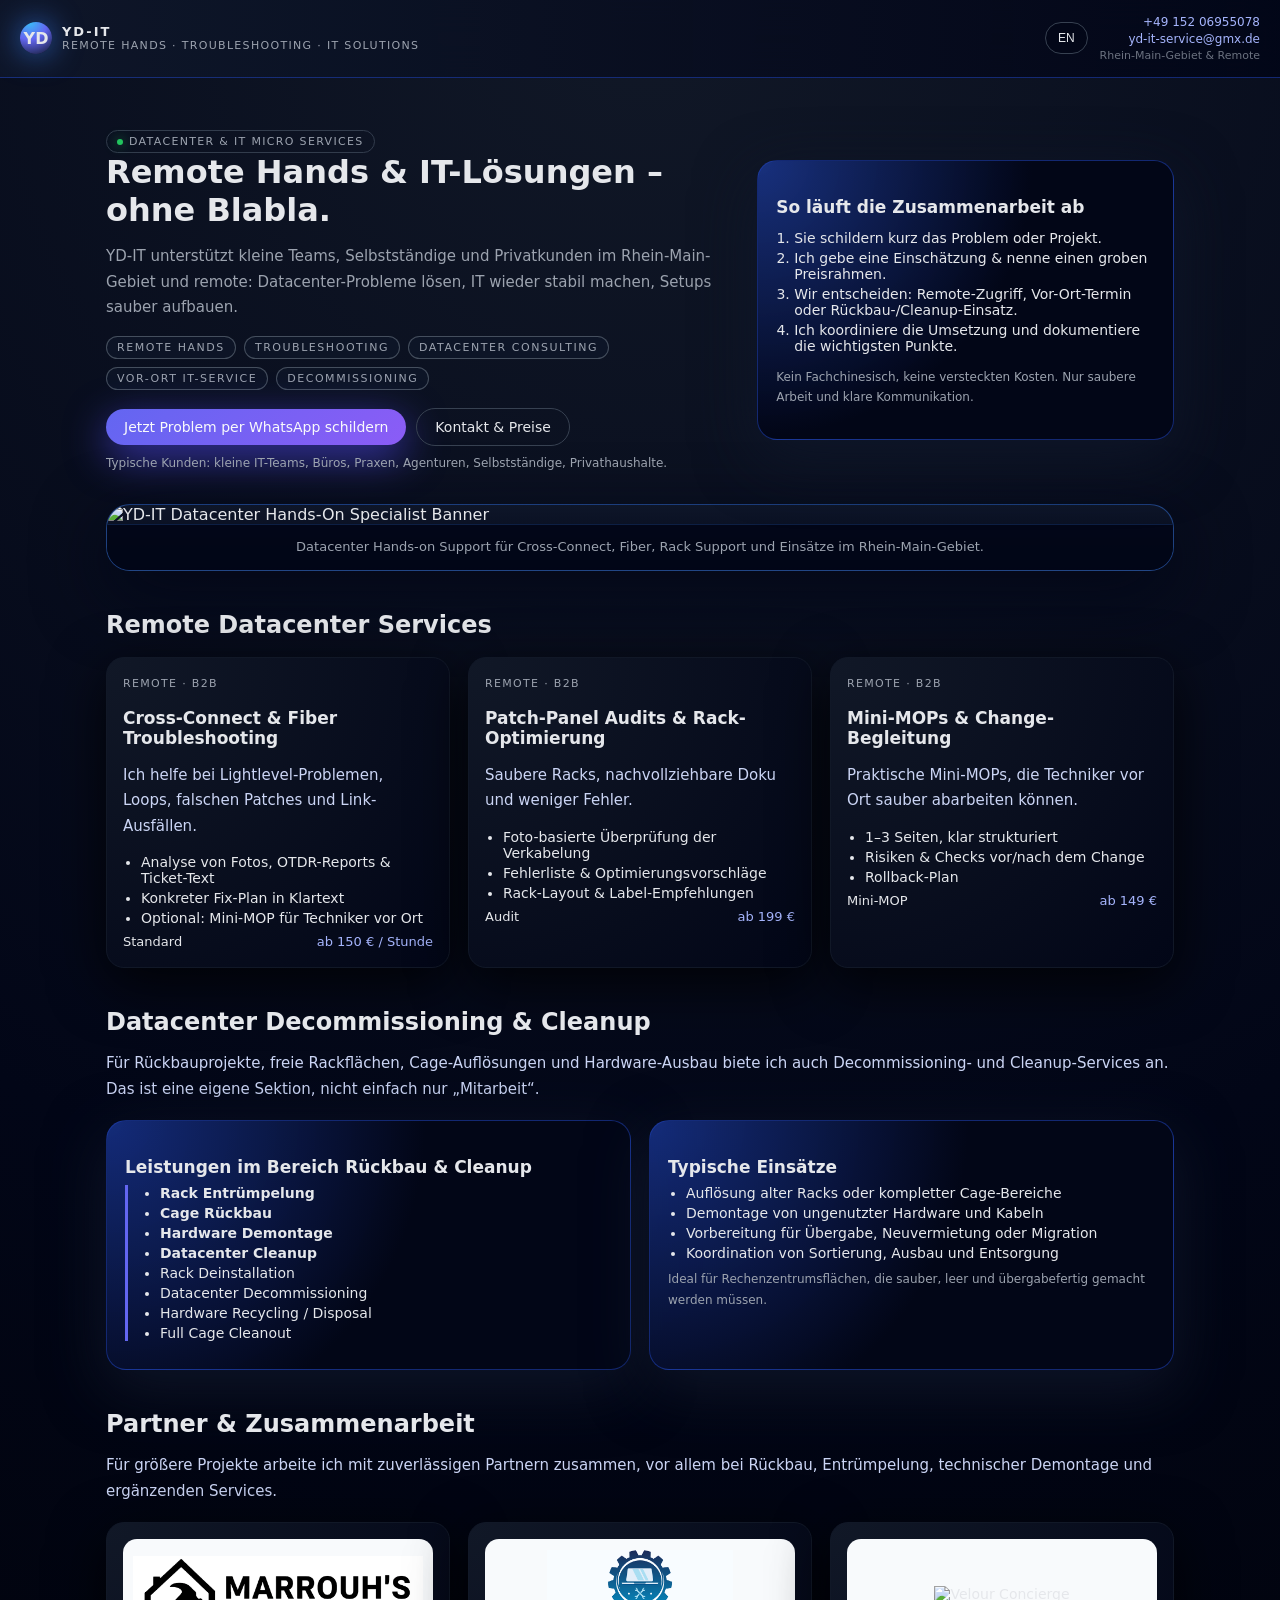
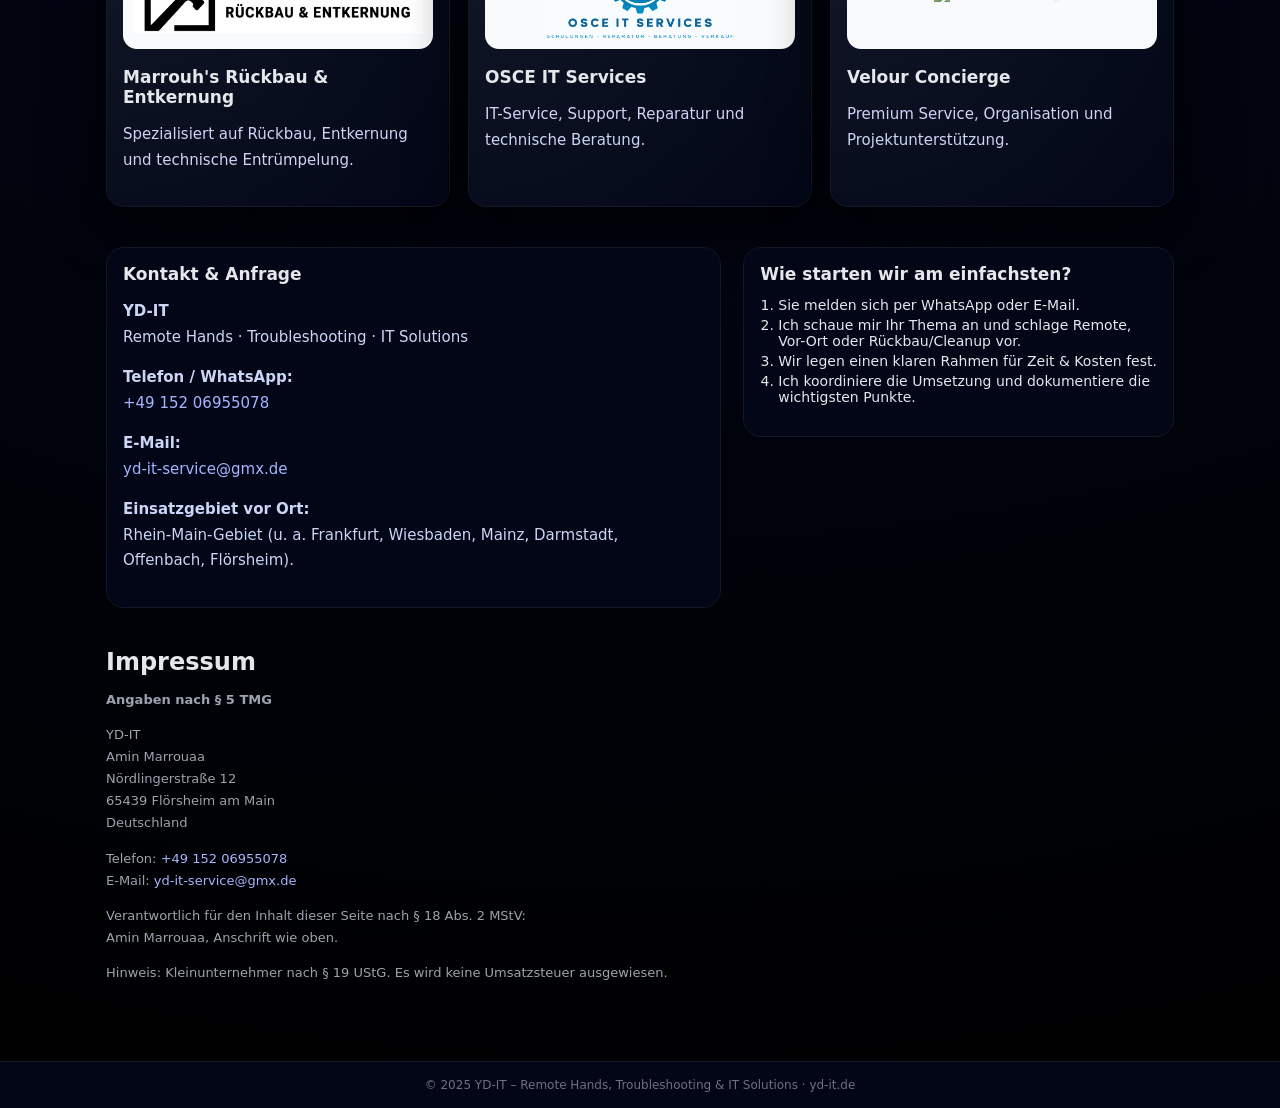
==== index.html @ 099ee05f "12.03 - 03:24" ====
<!DOCTYPE html>
<html lang="de">
<head>
  <meta charset="UTF-8" />
  <title>YD-IT – Remote Hands, Troubleshooting & IT Solutions</title>
  <meta name="viewport" content="width=device-width, initial-scale=1.0" />
  <meta name="description" content="YD-IT bietet Remote Hands, Troubleshooting, Datacenter-Consulting, Datacenter Decommissioning und IT-Lösungen im Rhein-Main-Gebiet und remote." />
  <link rel="icon" href="favicon.svg" type="image/svg+xml">
  <style>
    :root { color-scheme: dark; }
    * { box-sizing: border-box; }
    body {
      margin: 0;
      font-family: system-ui, -apple-system, BlinkMacSystemFont, "Segoe UI", sans-serif;
      background: radial-gradient(circle at top, #111827 0, #020617 45%, #000 100%);
      color: #e5e7eb;
    }
    a { color: #a5b4fc; text-decoration: none; }
    a:hover { text-decoration: underline; }
    header {
      position: sticky; top: 0; z-index: 20;
      backdrop-filter: blur(18px);
      background: linear-gradient(to right, rgba(15,23,42,0.95), rgba(2,6,23,0.9));
      border-bottom: 1px solid rgba(30,64,175,0.6);
      padding: 14px 20px;
      display: flex; align-items: center; justify-content: space-between;
      gap: 12px;
    }
    .logo-wrap { display: flex; align-items: center; gap: 10px; }
    .logo-mark {
      width: 32px; height: 32px; border-radius: 999px;
      background: radial-gradient(circle at 30% 0%, #38bdf8, #6366f1 45%, #0f172a 100%);
      display: flex; align-items: center; justify-content: center;
      box-shadow: 0 0 30px rgba(59,130,246,0.7);
      font-size: 16px; font-weight: 700;
    }
    .logo-text-main { font-weight: 700; letter-spacing: .15em; font-size: 13px; text-transform: uppercase; }
    .logo-text-sub { font-size: 11px; color: #9ca3af; letter-spacing: .12em; text-transform: uppercase; }
    .header-right { display: flex; align-items: center; gap: 12px; margin-left: auto; }
    .header-contact { text-align: right; font-size: 12px; line-height: 1.4; }
    .header-contact a { font-weight: 500; }
    .lang-btn {
      border-radius: 999px; padding: 8px 12px; font-size: 12px;
      border: 1px solid #374151; background: rgba(2,6,23,0.5);
      color: #e5e7eb; cursor: pointer; white-space: nowrap;
    }
    main { max-width: 1100px; margin: 0 auto; padding: 28px 16px 64px; }
    h1 { font-size: 32px; margin: 0 0 10px; }
    h2 { font-size: 24px; margin-top: 36px; margin-bottom: 10px; }
    h3 { font-size: 17px; margin-top: 18px; margin-bottom: 6px; }
    p { color: #cbd5f5; line-height: 1.7; font-size: 15px; }
    .tagline { font-size: 15px; color: #9ca3af; max-width: 700px; }
    .badge {
      display: inline-flex; align-items: center; gap: 6px;
      padding: 4px 10px; border-radius: 999px;
      border: 1px solid rgba(55,65,81,0.9);
      font-size: 11px; letter-spacing: .12em; text-transform: uppercase; color: #9ca3af;
    }
    .badge-dot { width: 6px; height: 6px; border-radius: 999px; background: #22c55e; box-shadow: 0 0 12px rgba(34,197,94,0.8); }
    .hero { display: grid; grid-template-columns: minmax(0, 2.1fr) minmax(0, 1.4fr); gap: 26px; margin-top: 24px; align-items: center; }
    .hero-card, .feature-card {
      border-radius: 20px; padding: 18px 18px 20px;
      background: radial-gradient(circle at top left, rgba(30,64,175,0.65), #020617 55%, #020617 100%);
      border: 1px solid rgba(30,64,175,0.6);
      box-shadow: 0 18px 60px rgba(15,23,42,0.9);
    }
    .pill-row { display: flex; flex-wrap: wrap; gap: 8px; margin-bottom: 10px; font-size: 11px; text-transform: uppercase; letter-spacing: .14em; color: #9ca3af; }
    .pill { padding: 4px 10px; border-radius: 999px; border: 1px solid rgba(75,85,99,0.9); background: rgba(15,23,42,0.7); }
    .cta-row { display: flex; flex-wrap: wrap; gap: 10px; margin-top: 18px; align-items: center; }
    .btn {
      border-radius: 999px; padding: 10px 18px; font-size: 14px; font-weight: 500;
      display: inline-flex; align-items: center; gap: 8px; border: none; cursor: pointer; text-decoration: none;
    }
    .btn-primary { background: linear-gradient(135deg, #6366f1, #8b5cf6); color: #f9fafb; box-shadow: 0 12px 40px rgba(79,70,229,0.7); }
    .btn-ghost { background: transparent; border: 1px solid #374151; color: #e5e7eb; }
    .kpi-text { margin-top: 10px; font-size: 12px; color: #9ca3af; }
    .card-grid { display: grid; grid-template-columns: repeat(auto-fit, minmax(260px, 1fr)); gap: 18px; margin-top: 18px; }
    .card {
      border-radius: 18px; padding: 16px 16px 18px;
      background: radial-gradient(circle at top left, #111827, #020617);
      border: 1px solid #111827; box-shadow: 0 16px 55px rgba(0,0,0,0.8); font-size: 14px;
    }
    .card small { font-size: 11px; color: #9ca3af; letter-spacing: .12em; text-transform: uppercase; }
    ul { padding-left: 18px; margin: 8px 0 8px; }
    li { margin-bottom: 4px; font-size: 14px; }
    .price-row { display: flex; justify-content: space-between; font-size: 13px; margin-top: 4px; color: #e5e7eb; }
    .price-row span:last-child { color: #a5b4fc; }
    .two-col { display: grid; grid-template-columns: minmax(0, 2fr) minmax(0,1.4fr); gap: 22px; margin-top: 22px; align-items: flex-start; }
    .box { border-radius: 18px; padding: 16px 16px 18px; background: #020617; border: 1px solid #111827; font-size: 14px; }
    .box h3 { margin-top: 0; }
    .meta { font-size: 12px; color: #9ca3af; margin-top: 6px; }
    .section { margin-top: 40px; }
    .partner-logo-wrap{
      background:#f8fafc; border-radius:14px; padding:10px; margin-bottom:12px;
      display:flex; align-items:center; justify-content:center; min-height:110px;
    }
    .partner-logo{
      max-width:100%; max-height:88px; object-fit:contain; display:block;
    }
    .service-highlight{
      border-left: 3px solid #6366f1;
      padding-left: 14px;
      margin-top: 8px;
    }
    .impressum p, .datenschutz p { font-size: 13px; color: #9ca3af; }

    .mid-banner-section { margin-top: 34px; }
    .mid-banner-wrap {
      border-radius: 24px;
      overflow: hidden;
      border: 1px solid rgba(59,130,246,0.45);
      box-shadow: 0 22px 70px rgba(2,6,23,0.95);
      background: linear-gradient(180deg, rgba(15,23,42,0.95), rgba(2,6,23,1));
    }
    .mid-banner-wrap img {
      width: 100%;
      display: block;
      height: auto;
    }
    .mid-banner-caption {
      padding: 14px 18px 16px;
      text-align: center;
      font-size: 13px;
      color: #9ca3af;
      background: rgba(2,6,23,0.92);
      border-top: 1px solid rgba(59,130,246,0.2);
    }
    footer { border-top: 1px solid #111827; padding: 16px; font-size: 12px; color: #6b7280; text-align: center; background: #020617; }
    #content-en { display:none; }
    @media (max-width: 840px) {
      header { flex-direction: column; align-items: flex-start; }
      .header-right { width: 100%; justify-content: space-between; }
      .hero, .two-col { grid-template-columns: minmax(0, 1fr); }
      main { padding: 20px 14px 40px; }
      h1 { font-size: 26px; }
      .header-contact { text-align: left; }
    }
  </style>
</head>
<body>
  <header>
    <div class="logo-wrap">
      <div class="logo-mark">YD</div>
      <div>
        <div class="logo-text-main">YD-IT</div>
        <div class="logo-text-sub">Remote Hands · Troubleshooting · IT Solutions</div>
      </div>
    </div>
    <div class="header-right">
      <button class="lang-btn" id="langToggle" type="button">EN</button>
      <div class="header-contact">
        <div><a href="tel:+4915206955078">+49 152 06955078</a></div>
        <div><a href="mailto:yd-it-service@gmx.de">yd-it-service@gmx.de</a></div>
        <div style="color:#6b7280;font-size:11px;" id="regionLine">Rhein-Main-Gebiet & Remote</div>
      </div>
    </div>
  </header>

  <main id="content-de">
    <section class="hero">
      <div>
        <span class="badge"><span class="badge-dot"></span> Datacenter & IT Micro Services</span>
        <h1>Remote Hands & IT-Lösungen – ohne Blabla.</h1>
        <p class="tagline">
          YD-IT unterstützt kleine Teams, Selbstständige und Privatkunden im Rhein-Main-Gebiet und remote:
          Datacenter-Probleme lösen, IT wieder stabil machen, Setups sauber aufbauen.
        </p>
        <div class="pill-row">
          <span class="pill">Remote Hands</span>
          <span class="pill">Troubleshooting</span>
          <span class="pill">Datacenter Consulting</span>
          <span class="pill">Vor-Ort IT-Service</span>
          <span class="pill">Decommissioning</span>
        </div>
        <div class="cta-row">
          <a href="https://wa.me/4915206955078" class="btn btn-primary">Jetzt Problem per WhatsApp schildern</a>
          <a href="#kontakt" class="btn btn-ghost">Kontakt & Preise</a>
        </div>
        <div class="kpi-text">Typische Kunden: kleine IT-Teams, Büros, Praxen, Agenturen, Selbstständige, Privathaushalte.</div>
      </div>
      <div class="hero-card">
        <h3>So läuft die Zusammenarbeit ab</h3>
        <ol style="padding-left:18px;font-size:13px;color:#e5e7eb;">
          <li>Sie schildern kurz das Problem oder Projekt.</li>
          <li>Ich gebe eine Einschätzung & nenne einen groben Preisrahmen.</li>
          <li>Wir entscheiden: Remote-Zugriff, Vor-Ort-Termin oder Rückbau-/Cleanup-Einsatz.</li>
          <li>Ich koordiniere die Umsetzung und dokumentiere die wichtigsten Punkte.</li>
        </ol>
        <p class="meta">Kein Fachchinesisch, keine versteckten Kosten. Nur saubere Arbeit und klare Kommunikation.</p>
      </div>
    </section>

    <section class="section mid-banner-section">
      <div class="mid-banner-wrap">
        <img src="yd-it-banner.png" alt="YD-IT Datacenter Hands-On Specialist Banner">
        <div class="mid-banner-caption">Datacenter Hands-on Support für Cross-Connect, Fiber, Rack Support und Einsätze im Rhein-Main-Gebiet.</div>
      </div>
    </section>

    <section class="section">
      <h2>Remote Datacenter Services</h2>
      <div class="card-grid">
        <div class="card">
          <small>Remote · B2B</small>
          <h3>Cross-Connect & Fiber Troubleshooting</h3>
          <p>Ich helfe bei Lightlevel-Problemen, Loops, falschen Patches und Link-Ausfällen.</p>
          <ul>
            <li>Analyse von Fotos, OTDR-Reports & Ticket-Text</li>
            <li>Konkreter Fix-Plan in Klartext</li>
            <li>Optional: Mini-MOP für Techniker vor Ort</li>
          </ul>
          <div class="price-row"><span>Standard</span><span>ab 150 € / Stunde</span></div>
        </div>
        <div class="card">
          <small>Remote · B2B</small>
          <h3>Patch-Panel Audits & Rack-Optimierung</h3>
          <p>Saubere Racks, nachvollziehbare Doku und weniger Fehler.</p>
          <ul>
            <li>Foto-basierte Überprüfung der Verkabelung</li>
            <li>Fehlerliste & Optimierungsvorschläge</li>
            <li>Rack-Layout & Label-Empfehlungen</li>
          </ul>
          <div class="price-row"><span>Audit</span><span>ab 199 €</span></div>
        </div>
        <div class="card">
          <small>Remote · B2B</small>
          <h3>Mini-MOPs & Change-Begleitung</h3>
          <p>Praktische Mini-MOPs, die Techniker vor Ort sauber abarbeiten können.</p>
          <ul>
            <li>1–3 Seiten, klar strukturiert</li>
            <li>Risiken & Checks vor/nach dem Change</li>
            <li>Rollback-Plan</li>
          </ul>
          <div class="price-row"><span>Mini-MOP</span><span>ab 149 €</span></div>
        </div>
      </div>
    </section>

    <section class="section" id="decommissioning">
      <h2>Datacenter Decommissioning & Cleanup</h2>
      <p>
        Für Rückbauprojekte, freie Rackflächen, Cage-Auflösungen und Hardware-Ausbau biete ich auch
        Decommissioning- und Cleanup-Services an. Das ist eine eigene Sektion, nicht einfach nur „Mitarbeit“.
      </p>
      <div class="card-grid">
        <div class="feature-card">
          <h3>Leistungen im Bereich Rückbau & Cleanup</h3>
          <div class="service-highlight">
            <ul>
              <li><strong>Rack Entrümpelung</strong></li>
              <li><strong>Cage Rückbau</strong></li>
              <li><strong>Hardware Demontage</strong></li>
              <li><strong>Datacenter Cleanup</strong></li>
              <li>Rack Deinstallation</li>
              <li>Datacenter Decommissioning</li>
              <li>Hardware Recycling / Disposal</li>
              <li>Full Cage Cleanout</li>
            </ul>
          </div>
        </div>
        <div class="feature-card">
          <h3>Typische Einsätze</h3>
          <ul>
            <li>Auflösung alter Racks oder kompletter Cage-Bereiche</li>
            <li>Demontage von ungenutzter Hardware und Kabeln</li>
            <li>Vorbereitung für Übergabe, Neuvermietung oder Migration</li>
            <li>Koordination von Sortierung, Ausbau und Entsorgung</li>
          </ul>
          <p class="meta">Ideal für Rechenzentrumsflächen, die sauber, leer und übergabefertig gemacht werden müssen.</p>
        </div>
      </div>
    </section>

    <section class="section" id="partner">
      <h2>Partner & Zusammenarbeit</h2>
      <p>
        Für größere Projekte arbeite ich mit zuverlässigen Partnern zusammen, vor allem bei Rückbau,
        Entrümpelung, technischer Demontage und ergänzenden Services.
      </p>

      <div class="card-grid">
        <div class="card">
          <div class="partner-logo-wrap">
            <img src="partner-marrouh.webp" alt="Marrouh's Rückbau & Entkernung" class="partner-logo">
          </div>
          <h3>Marrouh's Rückbau & Entkernung</h3>
          <p>Spezialisiert auf Rückbau, Entkernung und technische Entrümpelung.</p>
        </div>

        <div class="card">
          <div class="partner-logo-wrap">
            <img src="partner-osce.webp" alt="OSCE IT Services" class="partner-logo">
          </div>
          <h3>OSCE IT Services</h3>
          <p>IT-Service, Support, Reparatur und technische Beratung.</p>
        </div>

        <div class="card">
          <div class="partner-logo-wrap">
            <img src="partner-velour.png" alt="Velour Concierge" class="partner-logo">
          </div>
          <h3>Velour Concierge</h3>
          <p>Premium Service, Organisation und Projektunterstützung.</p>
        </div>
      </div>
    </section>

    <section class="section two-col" id="kontakt">
      <div class="box">
        <h3>Kontakt & Anfrage</h3>
        <p><strong>YD-IT</strong><br/>Remote Hands · Troubleshooting · IT Solutions</p>
        <p><strong>Telefon / WhatsApp:</strong><br/><a href="tel:+4915206955078">+49 152 06955078</a></p>
        <p><strong>E-Mail:</strong><br/><a href="mailto:yd-it-service@gmx.de">yd-it-service@gmx.de</a></p>
        <p><strong>Einsatzgebiet vor Ort:</strong><br/>Rhein-Main-Gebiet (u. a. Frankfurt, Wiesbaden, Mainz, Darmstadt, Offenbach, Flörsheim).</p>
      </div>
      <div class="box">
        <h3>Wie starten wir am einfachsten?</h3>
        <ol style="padding-left:18px;font-size:13px;color:#e5e7eb;">
          <li>Sie melden sich per WhatsApp oder E-Mail.</li>
          <li>Ich schaue mir Ihr Thema an und schlage Remote, Vor-Ort oder Rückbau/Cleanup vor.</li>
          <li>Wir legen einen klaren Rahmen für Zeit & Kosten fest.</li>
          <li>Ich koordiniere die Umsetzung und dokumentiere die wichtigsten Punkte.</li>
        </ol>
      </div>
    </section>

    <section class="section impressum" id="impressum">
      <h2>Impressum</h2>
      <p><strong>Angaben nach § 5 TMG</strong></p>
      <p>YD-IT<br/>Amin Marrouaa<br/>Nördlingerstraße 12<br/>65439 Flörsheim am Main<br/>Deutschland</p>
      <p>Telefon: <a href="tel:+4915206955078">+49 152 06955078</a><br/>E-Mail: <a href="mailto:yd-it-service@gmx.de">yd-it-service@gmx.de</a></p>
      <p>Verantwortlich für den Inhalt dieser Seite nach § 18 Abs. 2 MStV:<br/>Amin Marrouaa, Anschrift wie oben.</p>
      <p>Hinweis: Kleinunternehmer nach § 19 UStG. Es wird keine Umsatzsteuer ausgewiesen.</p>
    </section>
  </main>

  <main id="content-en">
    <section class="hero">
      <div>
        <span class="badge"><span class="badge-dot"></span> Datacenter & IT Micro Services</span>
        <h1>Remote Hands & IT Solutions — no fluff.</h1>
        <p class="tagline">
          YD-IT supports small teams, freelancers and private clients in the Rhine-Main area and remotely:
          fixing datacenter issues, stabilizing IT, and handling cleanup and decommissioning projects.
        </p>
        <div class="pill-row">
          <span class="pill">Remote Hands</span>
          <span class="pill">Troubleshooting</span>
          <span class="pill">Datacenter Consulting</span>
          <span class="pill">On-site IT Service</span>
          <span class="pill">Decommissioning</span>
        </div>
        <div class="cta-row">
          <a href="https://wa.me/4915206955078" class="btn btn-primary">Send your issue via WhatsApp</a>
          <a href="#contact-en" class="btn btn-ghost">Contact & pricing</a>
        </div>
      </div>
      <div class="hero-card">
        <h3>How it works</h3>
        <ol style="padding-left:18px;font-size:13px;color:#e5e7eb;">
          <li>You describe the issue or project.</li>
          <li>I give a quick assessment and a price range.</li>
          <li>We choose remote support, on-site service, or decommissioning/cleanup.</li>
          <li>I coordinate the work and document the key points.</li>
        </ol>
        <p class="meta">No buzzwords, no hidden fees. Just clean work and clear communication.</p>
      </div>
    </section>

    <section class="section mid-banner-section">
      <div class="mid-banner-wrap">
        <img src="yd-it-banner.png" alt="YD-IT Datacenter Hands-On Specialist Banner">
        <div class="mid-banner-caption">Hands-on datacenter support for cross-connects, fiber, rack support and Rhine-Main on-site jobs.</div>
      </div>
    </section>

    <section class="section">
      <h2>Remote Datacenter Services</h2>
      <div class="card-grid">
        <div class="card">
          <small>Remote · B2B</small>
          <h3>Cross-Connect & Fiber Troubleshooting</h3>
          <p>Help with light-level issues, loops, wrong patching and link failures.</p>
        </div>
        <div class="card">
          <small>Remote · B2B</small>
          <h3>Patch-Panel Audits & Rack Optimization</h3>
          <p>Cleaner racks, better documentation, fewer mistakes.</p>
        </div>
        <div class="card">
          <small>Remote · B2B</small>
          <h3>Mini-MOPs & Change Support</h3>
          <p>Clear change plans for on-site technicians.</p>
        </div>
      </div>
    </section>

    <section class="section">
      <h2>Datacenter Decommissioning & Cleanup</h2>
      <p>
        For rack shutdowns, cage clear-outs and hardware removal, I also provide dedicated
        decommissioning and cleanup services.
      </p>
      <div class="card-grid">
        <div class="feature-card">
          <h3>Included tasks</h3>
          <ul>
            <li><strong>Rack cleanout</strong></li>
            <li><strong>Cage dismantling</strong></li>
            <li><strong>Hardware removal</strong></li>
            <li><strong>Datacenter cleanup</strong></li>
            <li>Rack deinstallation</li>
            <li>Datacenter decommissioning</li>
            <li>Hardware recycling / disposal</li>
            <li>Full cage cleanout</li>
          </ul>
        </div>
        <div class="feature-card">
          <h3>Typical use cases</h3>
          <ul>
            <li>Closing old racks or full cage areas</li>
            <li>Removing unused hardware and cabling</li>
            <li>Preparing spaces for handover, migration or re-rental</li>
            <li>Coordinating sorting, removal and disposal</li>
          </ul>
        </div>
      </div>
    </section>

    <section class="section">
      <h2>Partners</h2>
      <p>For larger projects, I work with reliable partners for dismantling, cleanup, technical removal and related services.</p>
      <div class="card-grid">
        <div class="card">
          <div class="partner-logo-wrap"><img src="partner-marrouh.webp" alt="Marrouh's Rückbau & Entkernung" class="partner-logo"></div>
          <h3>Marrouh's Rückbau & Entkernung</h3>
          <p>Dismantling, strip-out and technical cleanout support.</p>
        </div>
        <div class="card">
          <div class="partner-logo-wrap"><img src="partner-osce.webp" alt="OSCE IT Services" class="partner-logo"></div>
          <h3>OSCE IT Services</h3>
          <p>IT support, repair and technical consulting.</p>
        </div>
        <div class="card">
          <div class="partner-logo-wrap"><img src="partner-velour.png" alt="Velour Concierge" class="partner-logo"></div>
          <h3>Velour Concierge</h3>
          <p>Premium service, organization and project support.</p>
        </div>
      </div>
    </section>

    <section class="section two-col" id="contact-en">
      <div class="box">
        <h3>Contact</h3>
        <p><strong>YD-IT</strong><br/>Remote Hands · Troubleshooting · IT Solutions</p>
        <p><strong>Phone / WhatsApp:</strong><br/><a href="tel:+4915206955078">+49 152 06955078</a></p>
        <p><strong>Email:</strong><br/><a href="mailto:yd-it-service@gmx.de">yd-it-service@gmx.de</a></p>
      </div>
      <div class="box">
        <h3>Getting started</h3>
        <ol style="padding-left:18px;font-size:13px;color:#e5e7eb;">
          <li>Message me via WhatsApp or email.</li>
          <li>I review your case and propose remote, on-site or cleanup/decommissioning support.</li>
          <li>We define a clear scope for time & cost.</li>
          <li>I coordinate the work and document the key points.</li>
        </ol>
      </div>
    </section>
  </main>

  <footer>© 2025 YD-IT – Remote Hands, Troubleshooting & IT Solutions · yd-it.de</footer>

  <script>
    const btn = document.getElementById('langToggle');
    const de = document.getElementById('content-de');
    const en = document.getElementById('content-en');
    const region = document.getElementById('regionLine');

    function setLang(lang){
      const isEN = lang === 'en';
      de.style.display = isEN ? 'none' : 'block';
      en.style.display = isEN ? 'block' : 'none';
      document.documentElement.lang = isEN ? 'en' : 'de';
      btn.textContent = isEN ? 'DE' : 'EN';
      region.textContent = isEN ? 'Rhine-Main area & Remote' : 'Rhein-Main-Gebiet & Remote';
      localStorage.setItem('yd_lang', lang);
    }

    btn.addEventListener('click', () => {
      const current = localStorage.getItem('yd_lang') || 'de';
      setLang(current === 'de' ? 'en' : 'de');
    });

    setLang(localStorage.getItem('yd_lang') || 'de');
  </script>
</body>
</html>
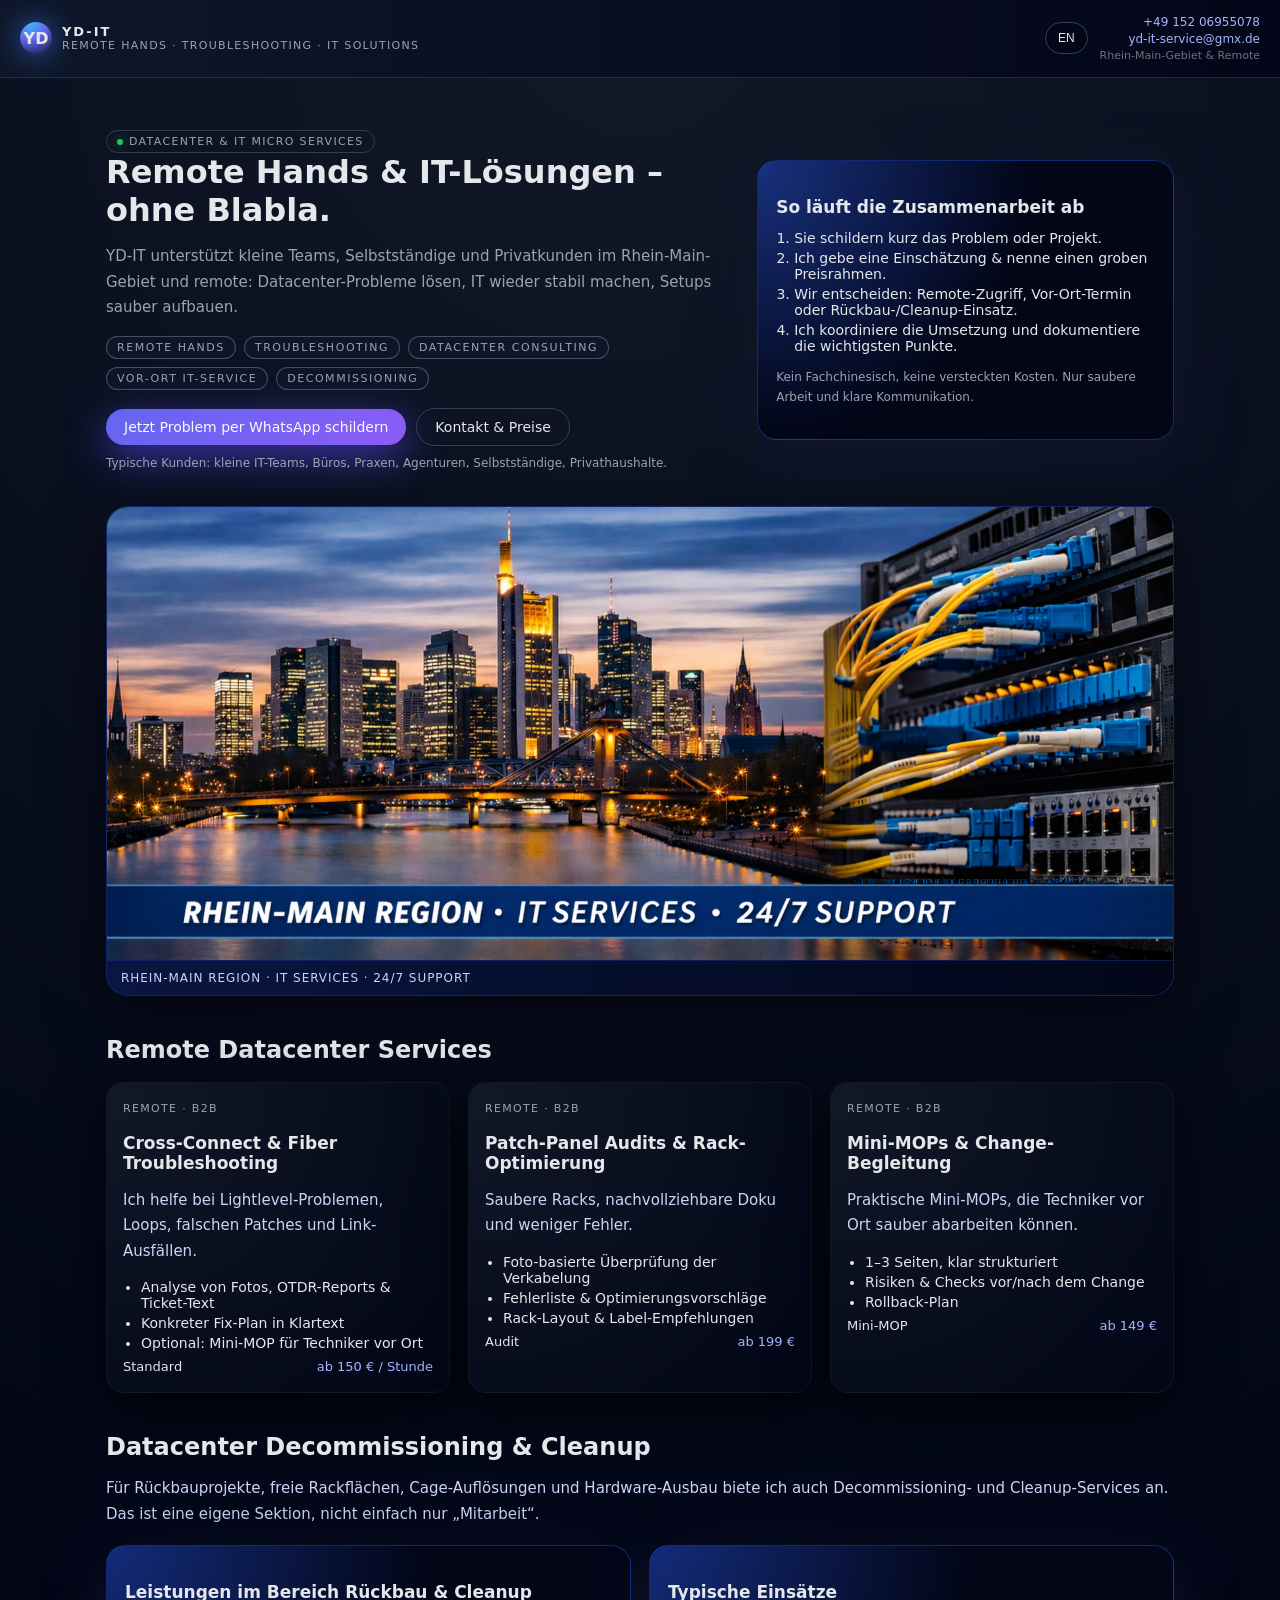
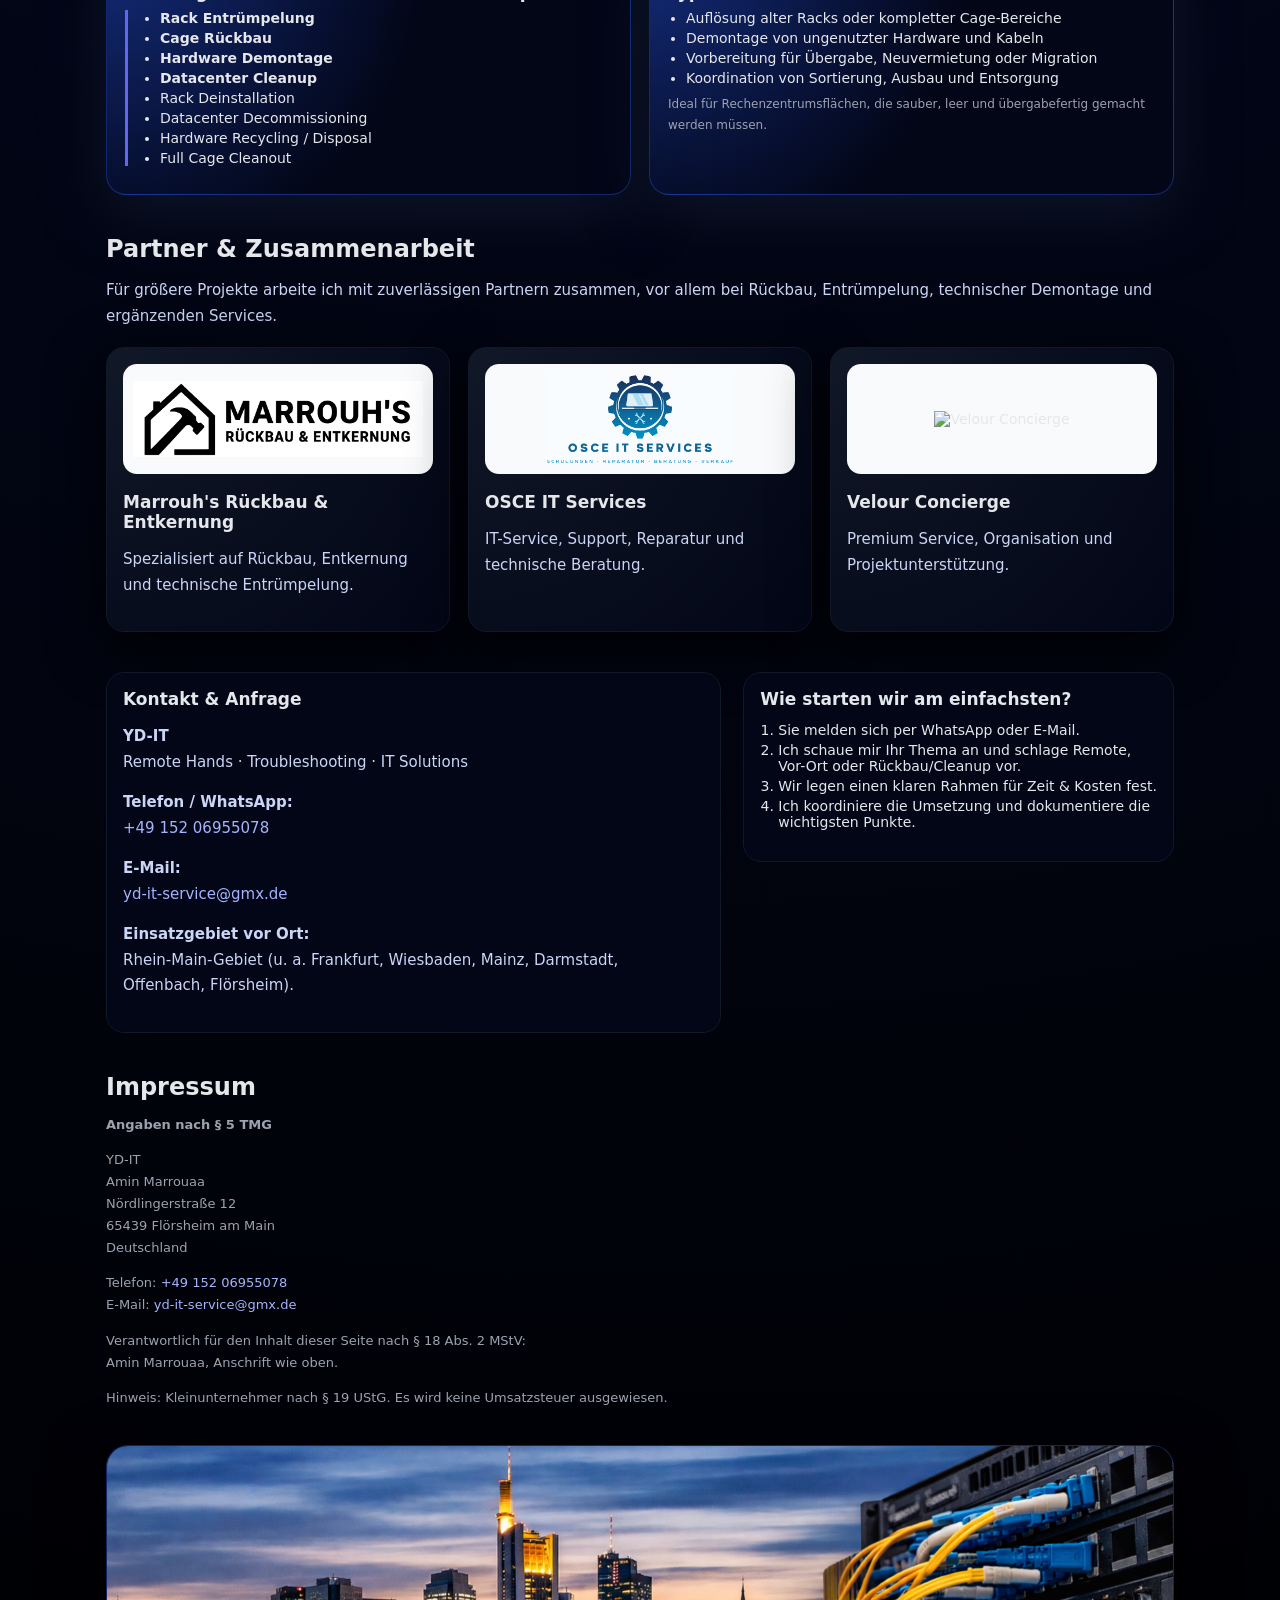
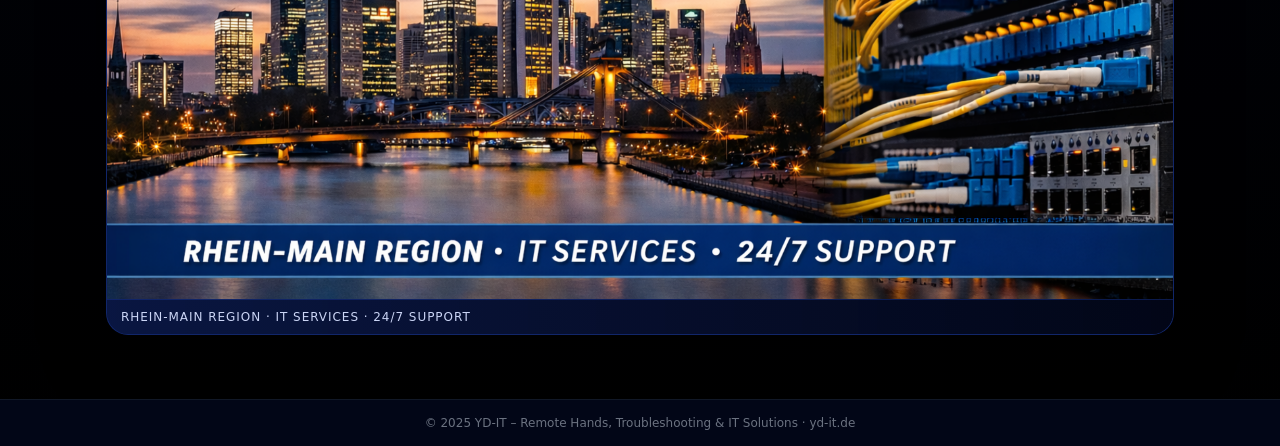
==== commit 58bb72ff: "Add files via upload" ====
--- a/index.html
+++ b/index.html
@@ -7,6 +7,29 @@
   <meta name="description" content="YD-IT bietet Remote Hands, Troubleshooting, Datacenter-Consulting, Datacenter Decommissioning und IT-Lösungen im Rhein-Main-Gebiet und remote." />
   <link rel="icon" href="favicon.svg" type="image/svg+xml">
   <style>
+
+    .footer-banner-wrap {
+      margin-top: 36px;
+      border-radius: 22px;
+      overflow: hidden;
+      border: 1px solid rgba(30,64,175,0.55);
+      box-shadow: 0 18px 60px rgba(0,0,0,0.55);
+      background: #020617;
+    }
+    .footer-banner {
+      display: block;
+      width: 100%;
+      height: auto;
+    }
+    .footer-banner-caption {
+      padding: 10px 14px;
+      font-size: 12px;
+      letter-spacing: .08em;
+      text-transform: uppercase;
+      color: #cbd5f5;
+      background: linear-gradient(to right, rgba(30,64,175,0.28), rgba(2,6,23,0.95));
+      border-top: 1px solid rgba(30,64,175,0.35);
+    }
     :root { color-scheme: dark; }
     * { box-sizing: border-box; }
     body {
@@ -103,28 +126,6 @@
       margin-top: 8px;
     }
     .impressum p, .datenschutz p { font-size: 13px; color: #9ca3af; }
-
-    .mid-banner-section { margin-top: 34px; }
-    .mid-banner-wrap {
-      border-radius: 24px;
-      overflow: hidden;
-      border: 1px solid rgba(59,130,246,0.45);
-      box-shadow: 0 22px 70px rgba(2,6,23,0.95);
-      background: linear-gradient(180deg, rgba(15,23,42,0.95), rgba(2,6,23,1));
-    }
-    .mid-banner-wrap img {
-      width: 100%;
-      display: block;
-      height: auto;
-    }
-    .mid-banner-caption {
-      padding: 14px 18px 16px;
-      text-align: center;
-      font-size: 13px;
-      color: #9ca3af;
-      background: rgba(2,6,23,0.92);
-      border-top: 1px solid rgba(59,130,246,0.2);
-    }
     footer { border-top: 1px solid #111827; padding: 16px; font-size: 12px; color: #6b7280; text-align: center; background: #020617; }
     #content-en { display:none; }
     @media (max-width: 840px) {
@@ -190,12 +191,12 @@
       </div>
     </section>
 
-    <section class="section mid-banner-section">
-      <div class="mid-banner-wrap">
-        <img src="yd-it-banner.png" alt="YD-IT Datacenter Hands-On Specialist Banner">
-        <div class="mid-banner-caption">Datacenter Hands-on Support für Cross-Connect, Fiber, Rack Support und Einsätze im Rhein-Main-Gebiet.</div>
-      </div>
-    </section>
+    <div class="footer-banner-wrap">
+      <img src="yd-it-banner.png.png" alt="YD-IT Banner Rhein-Main Region IT Services 24/7 Support" class="footer-banner" />
+      <div class="footer-banner-caption">Rhein-Main Region · IT Services · 24/7 Support</div>
+    </div>
+
+
 
     <section class="section">
       <h2>Remote Datacenter Services</h2>
@@ -332,6 +333,12 @@
       <p>Verantwortlich für den Inhalt dieser Seite nach § 18 Abs. 2 MStV:<br/>Amin Marrouaa, Anschrift wie oben.</p>
       <p>Hinweis: Kleinunternehmer nach § 19 UStG. Es wird keine Umsatzsteuer ausgewiesen.</p>
     </section>
+
+    <div class="footer-banner-wrap">
+      <img src="yd-it-banner.png.png" alt="YD-IT Banner Rhein-Main Region IT Services 24/7 Support" class="footer-banner" />
+      <div class="footer-banner-caption">Rhein-Main Region · IT Services · 24/7 Support</div>
+    </div>
+
   </main>
 
   <main id="content-en">
@@ -367,13 +374,6 @@
       </div>
     </section>
 
-    <section class="section mid-banner-section">
-      <div class="mid-banner-wrap">
-        <img src="yd-it-banner.png" alt="YD-IT Datacenter Hands-On Specialist Banner">
-        <div class="mid-banner-caption">Hands-on datacenter support for cross-connects, fiber, rack support and Rhine-Main on-site jobs.</div>
-      </div>
-    </section>
-
     <section class="section">
       <h2>Remote Datacenter Services</h2>
       <div class="card-grid">
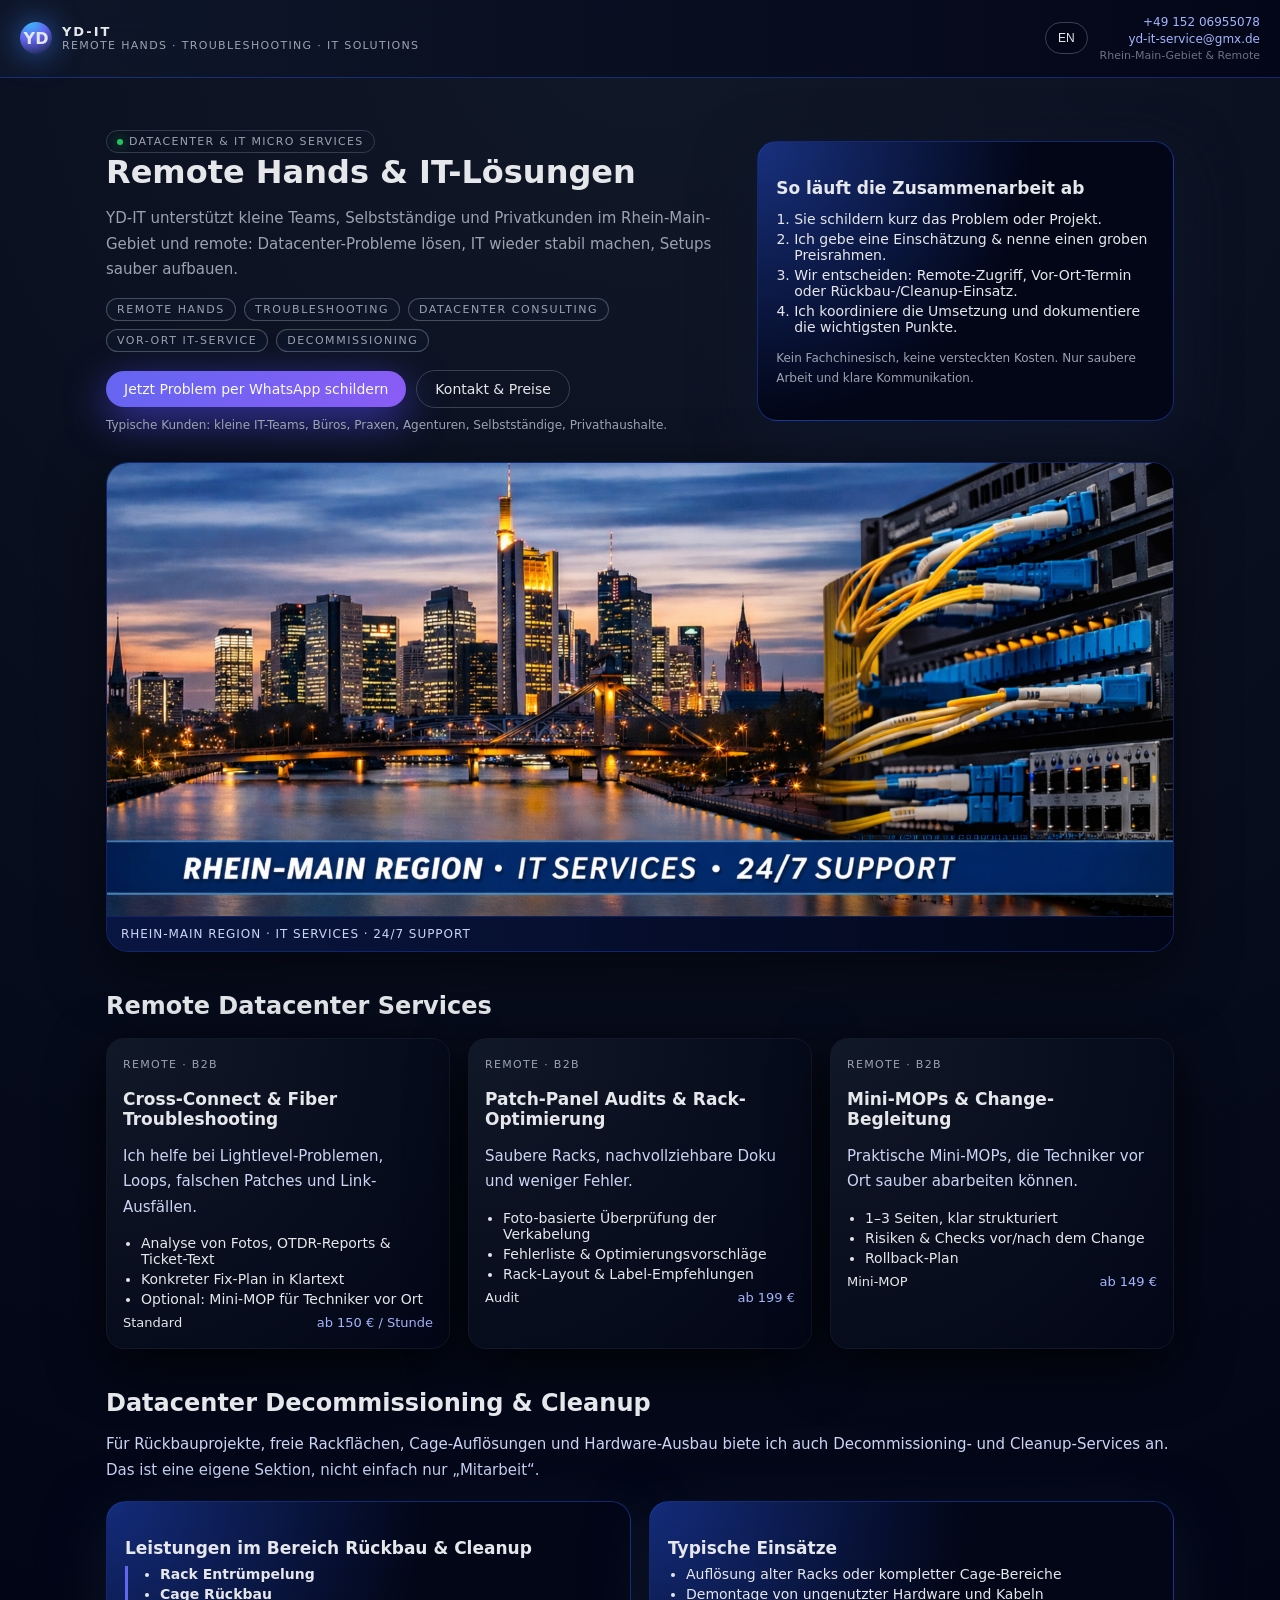
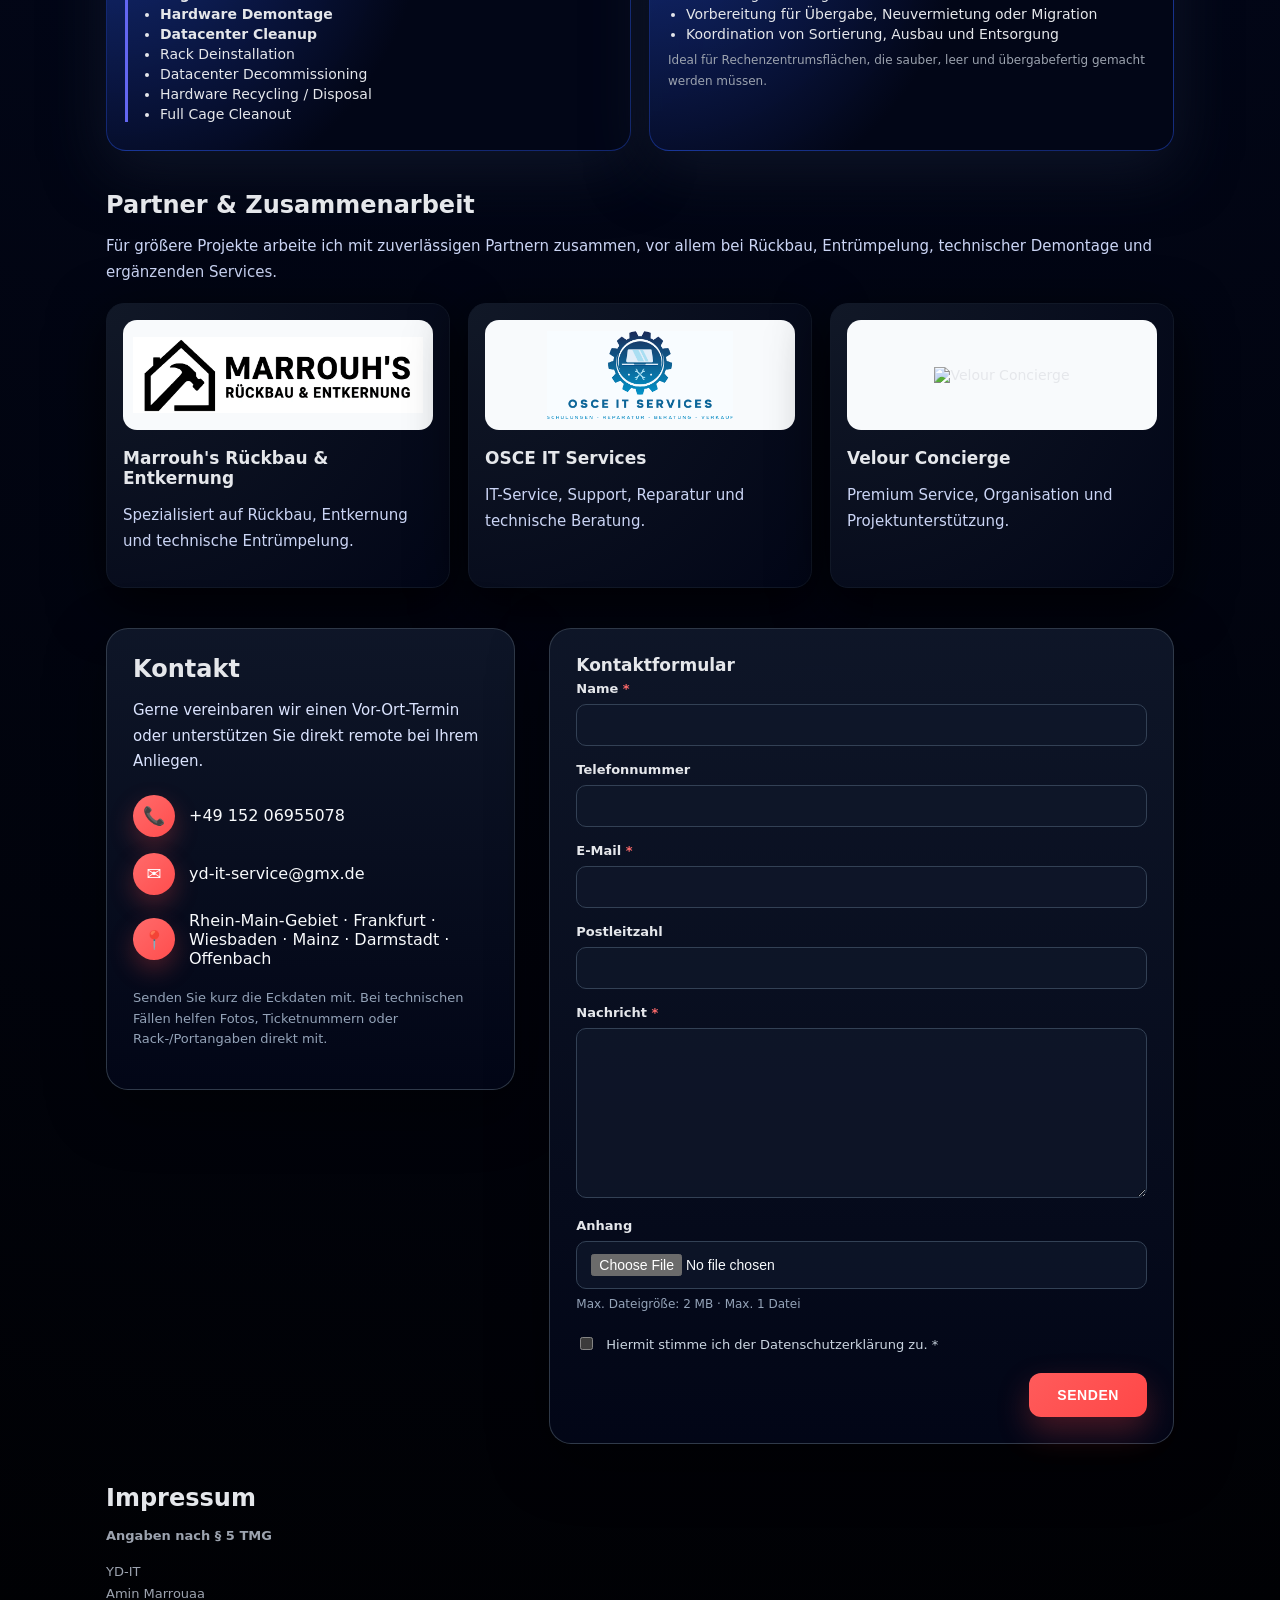
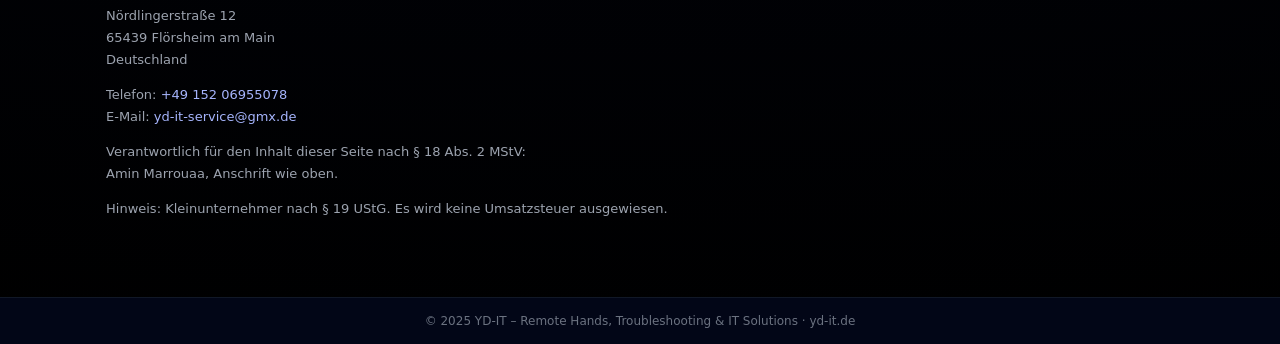
==== commit a5363a6e: "Add files via upload" ====
--- a/index.html
+++ b/index.html
@@ -9,7 +9,7 @@
   <style>
 
     .footer-banner-wrap {
-      margin-top: 36px;
+      margin: 30px 0 10px;
       border-radius: 22px;
       overflow: hidden;
       border: 1px solid rgba(30,64,175,0.55);
@@ -30,6 +30,157 @@
       background: linear-gradient(to right, rgba(30,64,175,0.28), rgba(2,6,23,0.95));
       border-top: 1px solid rgba(30,64,175,0.35);
     }
+    .contact-section {
+      display: grid;
+      grid-template-columns: minmax(280px, 0.95fr) minmax(0, 1.45fr);
+      gap: 34px;
+      margin-top: 28px;
+      align-items: start;
+    }
+    .contact-panel,
+    .contact-form-panel {
+      border-radius: 22px;
+      padding: 26px;
+      background: linear-gradient(180deg, rgba(15,23,42,0.94), rgba(2,6,23,0.98));
+      border: 1px solid rgba(55,65,81,0.85);
+      box-shadow: 0 18px 60px rgba(0,0,0,0.45);
+    }
+    .contact-panel h2,
+    .contact-form-panel h3 {
+      margin-top: 0;
+    }
+    .contact-intro {
+      font-size: 15px;
+      color: #dbe4ff;
+      margin-bottom: 20px;
+    }
+    .contact-list {
+      display: grid;
+      gap: 16px;
+      margin-top: 18px;
+    }
+    .contact-item {
+      display: flex;
+      align-items: center;
+      gap: 14px;
+      color: #f8fafc;
+      font-size: 16px;
+    }
+    .contact-icon {
+      width: 42px;
+      height: 42px;
+      border-radius: 999px;
+      display: inline-flex;
+      align-items: center;
+      justify-content: center;
+      background: linear-gradient(135deg, #ff6b6b, #ff4d4d);
+      color: #fff;
+      font-size: 18px;
+      flex: 0 0 42px;
+      box-shadow: 0 10px 24px rgba(255,77,77,0.28);
+    }
+    .contact-item a {
+      color: #f8fafc;
+      text-decoration: none;
+    }
+    .contact-item a:hover {
+      text-decoration: underline;
+    }
+    .contact-subnote {
+      margin-top: 20px;
+      font-size: 13px;
+      color: #94a3b8;
+      line-height: 1.6;
+    }
+    .styled-form {
+      margin-top: 4px;
+    }
+    .form-grid {
+      display: grid;
+      grid-template-columns: 1fr;
+      gap: 16px;
+    }
+    .form-field label {
+      display: block;
+      margin-bottom: 8px;
+      font-size: 13px;
+      color: #e5e7eb;
+      font-weight: 600;
+    }
+    .form-field .req {
+      color: #ff6b6b;
+    }
+    .styled-form input[type="text"],
+    .styled-form input[type="email"],
+    .styled-form input[type="tel"],
+    .styled-form textarea,
+    .styled-form input[type="file"] {
+      width: 100%;
+      border-radius: 10px;
+      border: 1px solid #334155;
+      background: rgba(15,23,42,0.75);
+      color: #f8fafc;
+      padding: 12px 14px;
+      font-size: 14px;
+      outline: none;
+    }
+    .styled-form input:focus,
+    .styled-form textarea:focus {
+      border-color: #6366f1;
+      box-shadow: 0 0 0 3px rgba(99,102,241,0.18);
+    }
+    .styled-form textarea {
+      min-height: 170px;
+      resize: vertical;
+    }
+    .file-note {
+      margin-top: 6px;
+      font-size: 12px;
+      color: #94a3b8;
+      line-height: 1.5;
+    }
+    .checkbox-row {
+      display: flex;
+      gap: 10px;
+      align-items: flex-start;
+      margin-top: 6px;
+      font-size: 13px;
+      color: #cbd5e1;
+      line-height: 1.55;
+    }
+    .checkbox-row input {
+      margin-top: 2px;
+    }
+    .submit-row {
+      display: flex;
+      justify-content: flex-end;
+      margin-top: 18px;
+    }
+    .submit-btn {
+      border: 0;
+      border-radius: 12px;
+      background: linear-gradient(135deg, #ff5b5b, #ff4747);
+      color: white;
+      padding: 14px 28px;
+      font-weight: 700;
+      font-size: 14px;
+      letter-spacing: .04em;
+      cursor: pointer;
+      box-shadow: 0 14px 32px rgba(255,71,71,0.28);
+    }
+    .submit-btn:hover { filter: brightness(1.05); }
+    @media (max-width: 840px) {
+      .contact-section {
+        grid-template-columns: 1fr;
+        gap: 18px;
+      }
+      .contact-panel,
+      .contact-form-panel {
+        padding: 20px;
+      }
+      .submit-btn { width: 100%; }
+    }
+
     :root { color-scheme: dark; }
     * { box-sizing: border-box; }
     body {
@@ -161,7 +312,7 @@
     <section class="hero">
       <div>
         <span class="badge"><span class="badge-dot"></span> Datacenter & IT Micro Services</span>
-        <h1>Remote Hands & IT-Lösungen – ohne Blabla.</h1>
+        <h1>Remote Hands & IT-Lösungen</h1>
         <p class="tagline">
           YD-IT unterstützt kleine Teams, Selbstständige und Privatkunden im Rhein-Main-Gebiet und remote:
           Datacenter-Probleme lösen, IT wieder stabil machen, Setups sauber aufbauen.
@@ -195,7 +346,6 @@
       <img src="yd-it-banner.png.png" alt="YD-IT Banner Rhein-Main Region IT Services 24/7 Support" class="footer-banner" />
       <div class="footer-banner-caption">Rhein-Main Region · IT Services · 24/7 Support</div>
     </div>
-
 
 
     <section class="section">
@@ -306,22 +456,72 @@
       </div>
     </section>
 
-    <section class="section two-col" id="kontakt">
-      <div class="box">
-        <h3>Kontakt & Anfrage</h3>
-        <p><strong>YD-IT</strong><br/>Remote Hands · Troubleshooting · IT Solutions</p>
-        <p><strong>Telefon / WhatsApp:</strong><br/><a href="tel:+4915206955078">+49 152 06955078</a></p>
-        <p><strong>E-Mail:</strong><br/><a href="mailto:yd-it-service@gmx.de">yd-it-service@gmx.de</a></p>
-        <p><strong>Einsatzgebiet vor Ort:</strong><br/>Rhein-Main-Gebiet (u. a. Frankfurt, Wiesbaden, Mainz, Darmstadt, Offenbach, Flörsheim).</p>
-      </div>
-      <div class="box">
-        <h3>Wie starten wir am einfachsten?</h3>
-        <ol style="padding-left:18px;font-size:13px;color:#e5e7eb;">
-          <li>Sie melden sich per WhatsApp oder E-Mail.</li>
-          <li>Ich schaue mir Ihr Thema an und schlage Remote, Vor-Ort oder Rückbau/Cleanup vor.</li>
-          <li>Wir legen einen klaren Rahmen für Zeit & Kosten fest.</li>
-          <li>Ich koordiniere die Umsetzung und dokumentiere die wichtigsten Punkte.</li>
-        </ol>
+    
+
+    
+    <section class="section" id="kontakt">
+      <div class="contact-section">
+        <div class="contact-panel">
+          <h2>Kontakt</h2>
+          <p class="contact-intro">Gerne vereinbaren wir einen Vor-Ort-Termin oder unterstützen Sie direkt remote bei Ihrem Anliegen.</p>
+          <div class="contact-list">
+            <div class="contact-item">
+              <span class="contact-icon">📞</span>
+              <a href="tel:+4915206955078">+49 152 06955078</a>
+            </div>
+            <div class="contact-item">
+              <span class="contact-icon">✉️</span>
+              <a href="mailto:yd-it-service@gmx.de">yd-it-service@gmx.de</a>
+            </div>
+            <div class="contact-item">
+              <span class="contact-icon">📍</span>
+              <span>Rhein-Main-Gebiet · Frankfurt · Wiesbaden · Mainz · Darmstadt · Offenbach</span>
+            </div>
+          </div>
+          <p class="contact-subnote">Senden Sie kurz die Eckdaten mit. Bei technischen Fällen helfen Fotos, Ticketnummern oder Rack-/Portangaben direkt mit.</p>
+        </div>
+        <div class="contact-form-panel">
+          <h3>Kontaktformular</h3>
+          <form class="styled-form" action="https://api.web3forms.com/submit" method="POST" enctype="multipart/form-data">
+            <input type="hidden" name="access_key" value="388847ca-49d5-41a4-97cc-47607b22eb28">
+            <input type="hidden" name="subject" value="Neue Anfrage über yd-it.de">
+            <input type="hidden" name="from_name" value="YD-IT Website">
+            <div class="form-grid">
+              <div class="form-field">
+                <label for="name">Name <span class="req">*</span></label>
+                <input id="name" type="text" name="name" required>
+              </div>
+              <div class="form-field">
+                <label for="phone">Telefonnummer</label>
+                <input id="phone" type="tel" name="phone">
+              </div>
+              <div class="form-field">
+                <label for="email">E-Mail <span class="req">*</span></label>
+                <input id="email" type="email" name="email" required>
+              </div>
+              <div class="form-field">
+                <label for="postal_code">Postleitzahl</label>
+                <input id="postal_code" type="text" name="postal_code">
+              </div>
+              <div class="form-field">
+                <label for="message">Nachricht <span class="req">*</span></label>
+                <textarea id="message" name="message" required></textarea>
+              </div>
+              <div class="form-field">
+                <label for="attachment">Anhang</label>
+                <input id="attachment" type="file" name="attachment" accept=".pdf,.jpg,.jpeg,.png,.webp,.txt">
+                <div class="file-note">Max. Dateigröße: 2 MB · Max. 1 Datei</div>
+              </div>
+              <label class="checkbox-row">
+                <input type="checkbox" name="privacy_consent" required>
+                <span>Hiermit stimme ich der Datenschutzerklärung zu. <span class="req">*</span></span>
+              </label>
+            </div>
+            <div class="submit-row">
+              <button type="submit" class="submit-btn">SENDEN</button>
+            </div>
+          </form>
+        </div>
       </div>
     </section>
 
@@ -333,19 +533,13 @@
       <p>Verantwortlich für den Inhalt dieser Seite nach § 18 Abs. 2 MStV:<br/>Amin Marrouaa, Anschrift wie oben.</p>
       <p>Hinweis: Kleinunternehmer nach § 19 UStG. Es wird keine Umsatzsteuer ausgewiesen.</p>
     </section>
-
-    <div class="footer-banner-wrap">
-      <img src="yd-it-banner.png.png" alt="YD-IT Banner Rhein-Main Region IT Services 24/7 Support" class="footer-banner" />
-      <div class="footer-banner-caption">Rhein-Main Region · IT Services · 24/7 Support</div>
-    </div>
-
   </main>
 
   <main id="content-en">
     <section class="hero">
       <div>
         <span class="badge"><span class="badge-dot"></span> Datacenter & IT Micro Services</span>
-        <h1>Remote Hands & IT Solutions — no fluff.</h1>
+        <h1>Remote Hands & IT Solutions</h1>
         <p class="tagline">
           YD-IT supports small teams, freelancers and private clients in the Rhine-Main area and remotely:
           fixing datacenter issues, stabilizing IT, and handling cleanup and decommissioning projects.
@@ -449,23 +643,74 @@
       </div>
     </section>
 
-    <section class="section two-col" id="contact-en">
-      <div class="box">
-        <h3>Contact</h3>
-        <p><strong>YD-IT</strong><br/>Remote Hands · Troubleshooting · IT Solutions</p>
-        <p><strong>Phone / WhatsApp:</strong><br/><a href="tel:+4915206955078">+49 152 06955078</a></p>
-        <p><strong>Email:</strong><br/><a href="mailto:yd-it-service@gmx.de">yd-it-service@gmx.de</a></p>
-      </div>
-      <div class="box">
-        <h3>Getting started</h3>
-        <ol style="padding-left:18px;font-size:13px;color:#e5e7eb;">
-          <li>Message me via WhatsApp or email.</li>
-          <li>I review your case and propose remote, on-site or cleanup/decommissioning support.</li>
-          <li>We define a clear scope for time & cost.</li>
-          <li>I coordinate the work and document the key points.</li>
-        </ol>
-      </div>
-    </section>
+    
+  
+    <section class="section" id="contact-en">
+      <div class="contact-section">
+        <div class="contact-panel">
+          <h2>Contact</h2>
+          <p class="contact-intro">We can arrange an on-site appointment or help you remotely right away, depending on the case.</p>
+          <div class="contact-list">
+            <div class="contact-item">
+              <span class="contact-icon">📞</span>
+              <a href="tel:+4915206955078">+49 152 06955078</a>
+            </div>
+            <div class="contact-item">
+              <span class="contact-icon">✉️</span>
+              <a href="mailto:yd-it-service@gmx.de">yd-it-service@gmx.de</a>
+            </div>
+            <div class="contact-item">
+              <span class="contact-icon">📍</span>
+              <span>Rhine-Main area · Frankfurt · Wiesbaden · Mainz · Darmstadt · Offenbach</span>
+            </div>
+          </div>
+          <p class="contact-subnote">Feel free to include photos, ticket IDs, rack labels or port details. That usually speeds things up immediately.</p>
+        </div>
+        <div class="contact-form-panel">
+          <h3>Contact form</h3>
+          <form class="styled-form" action="https://api.web3forms.com/submit" method="POST" enctype="multipart/form-data">
+            <input type="hidden" name="access_key" value="388847ca-49d5-41a4-97cc-47607b22eb28">
+            <input type="hidden" name="subject" value="New inquiry via yd-it.de">
+            <input type="hidden" name="from_name" value="YD-IT Website">
+            <div class="form-grid">
+              <div class="form-field">
+                <label for="name-en">Name <span class="req">*</span></label>
+                <input id="name-en" type="text" name="name" required>
+              </div>
+              <div class="form-field">
+                <label for="phone-en">Phone number</label>
+                <input id="phone-en" type="tel" name="phone">
+              </div>
+              <div class="form-field">
+                <label for="email-en">Email <span class="req">*</span></label>
+                <input id="email-en" type="email" name="email" required>
+              </div>
+              <div class="form-field">
+                <label for="postal_code-en">Postal code</label>
+                <input id="postal_code-en" type="text" name="postal_code">
+              </div>
+              <div class="form-field">
+                <label for="message-en">Message <span class="req">*</span></label>
+                <textarea id="message-en" name="message" required></textarea>
+              </div>
+              <div class="form-field">
+                <label for="attachment-en">Attachment</label>
+                <input id="attachment-en" type="file" name="attachment" accept=".pdf,.jpg,.jpeg,.png,.webp,.txt">
+                <div class="file-note">Max file size: 2 MB · Max 1 file</div>
+              </div>
+              <label class="checkbox-row">
+                <input type="checkbox" name="privacy_consent" required>
+                <span>I agree to the privacy policy. <span class="req">*</span></span>
+              </label>
+            </div>
+            <div class="submit-row">
+              <button type="submit" class="submit-btn">SEND</button>
+            </div>
+          </form>
+        </div>
+      </div>
+    </section>
+
   </main>
 
   <footer>© 2025 YD-IT – Remote Hands, Troubleshooting & IT Solutions · yd-it.de</footer>
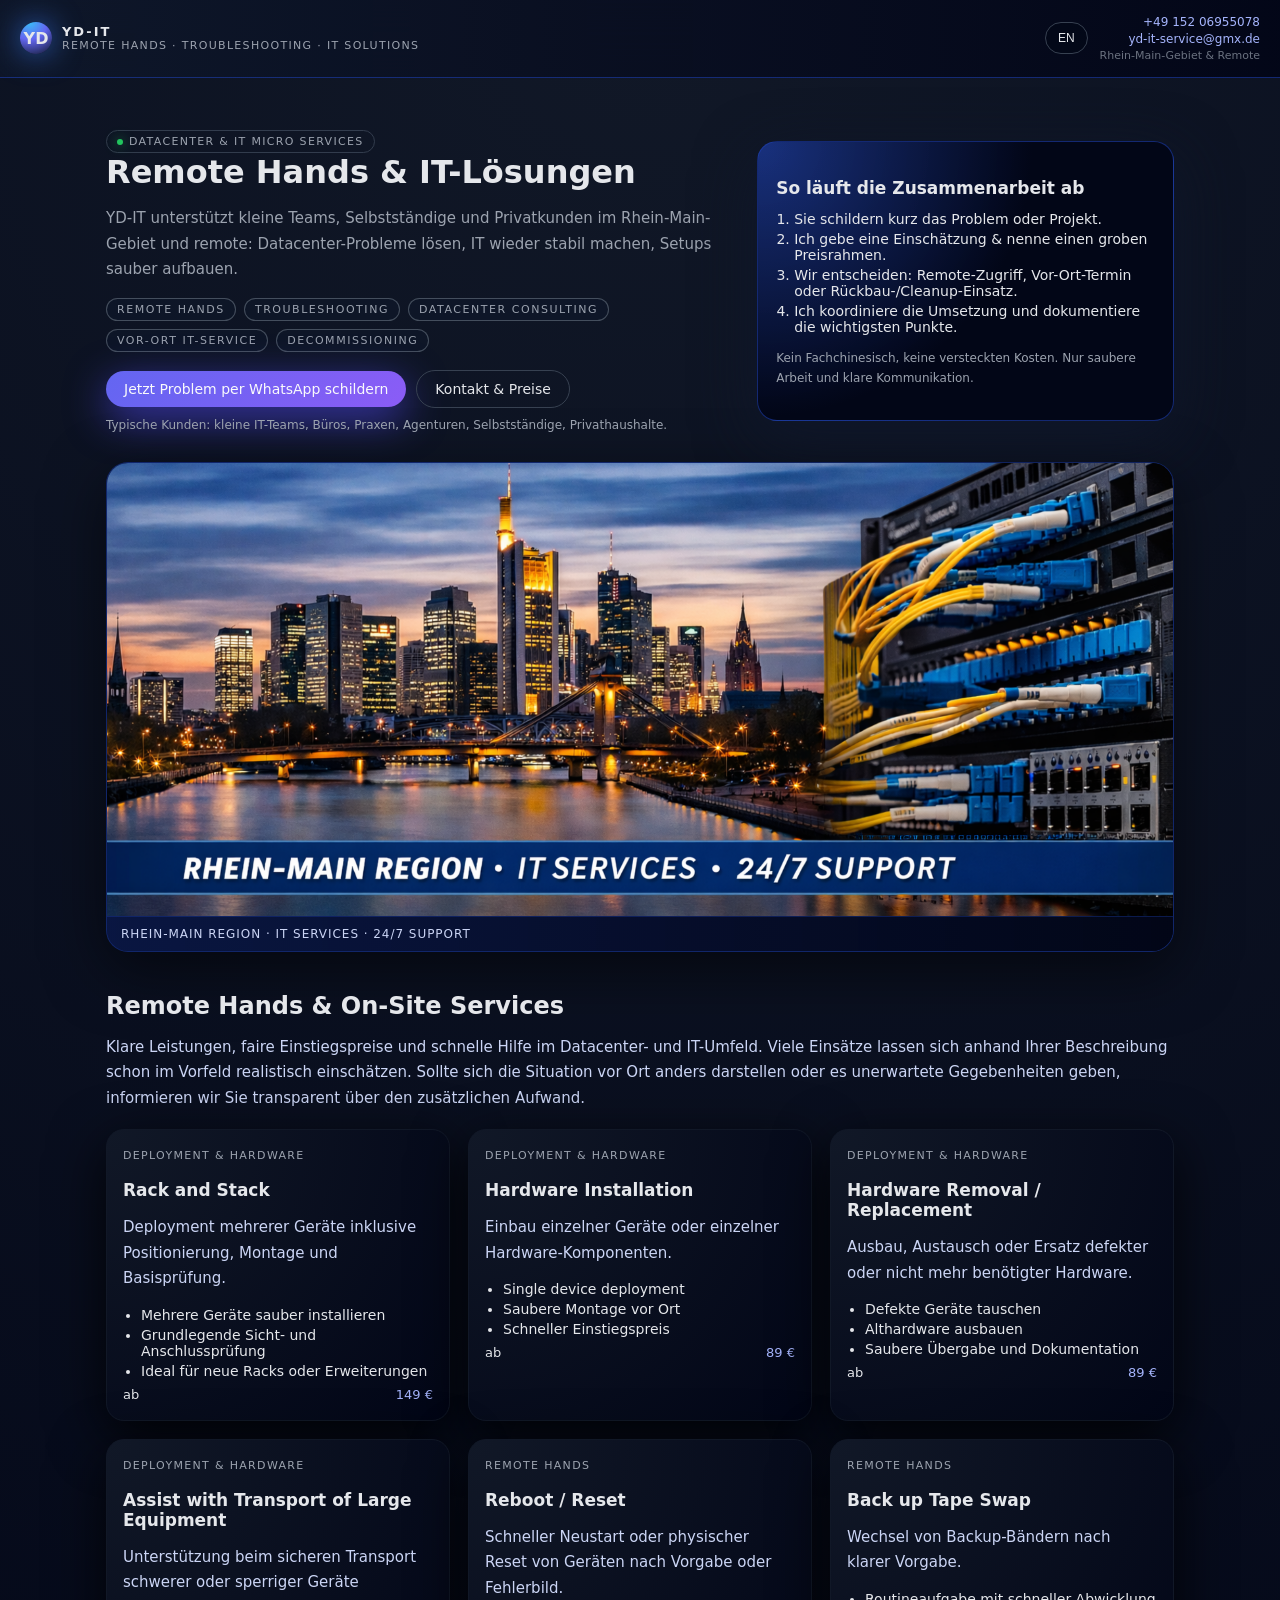
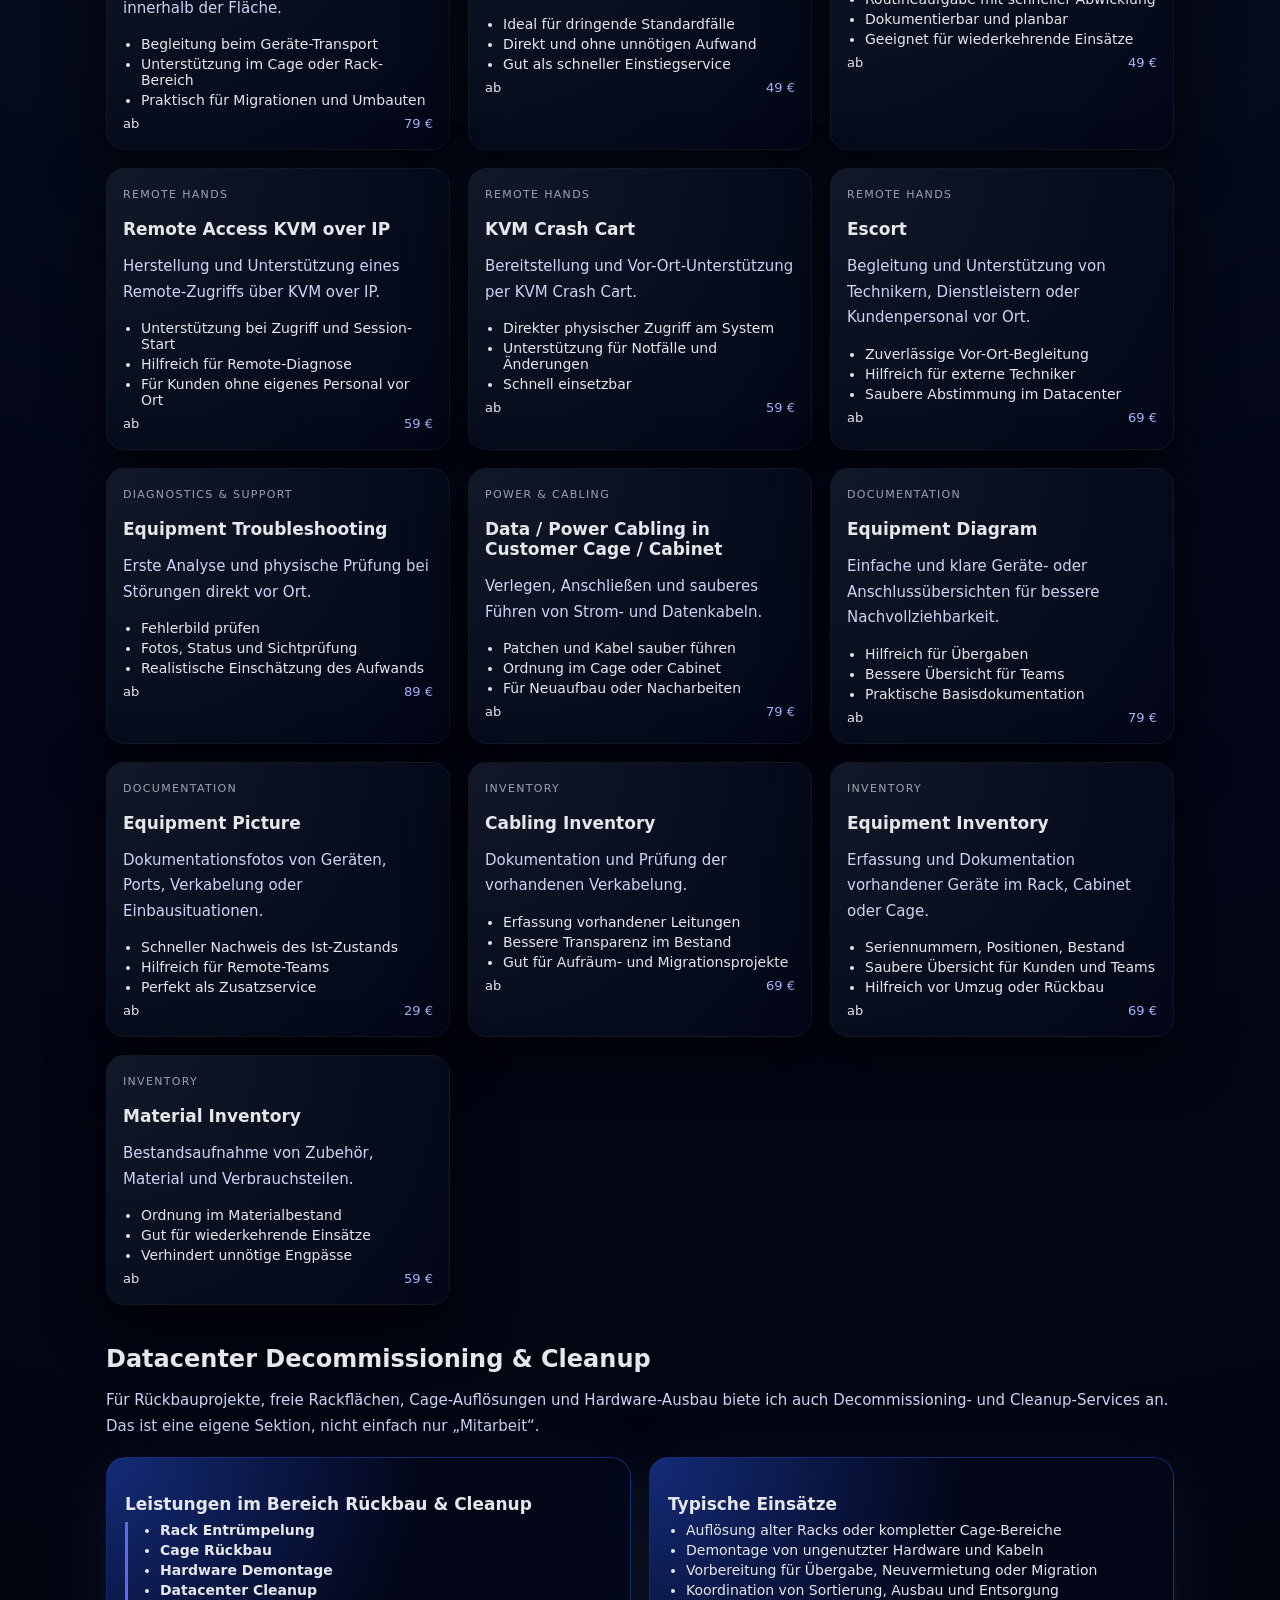
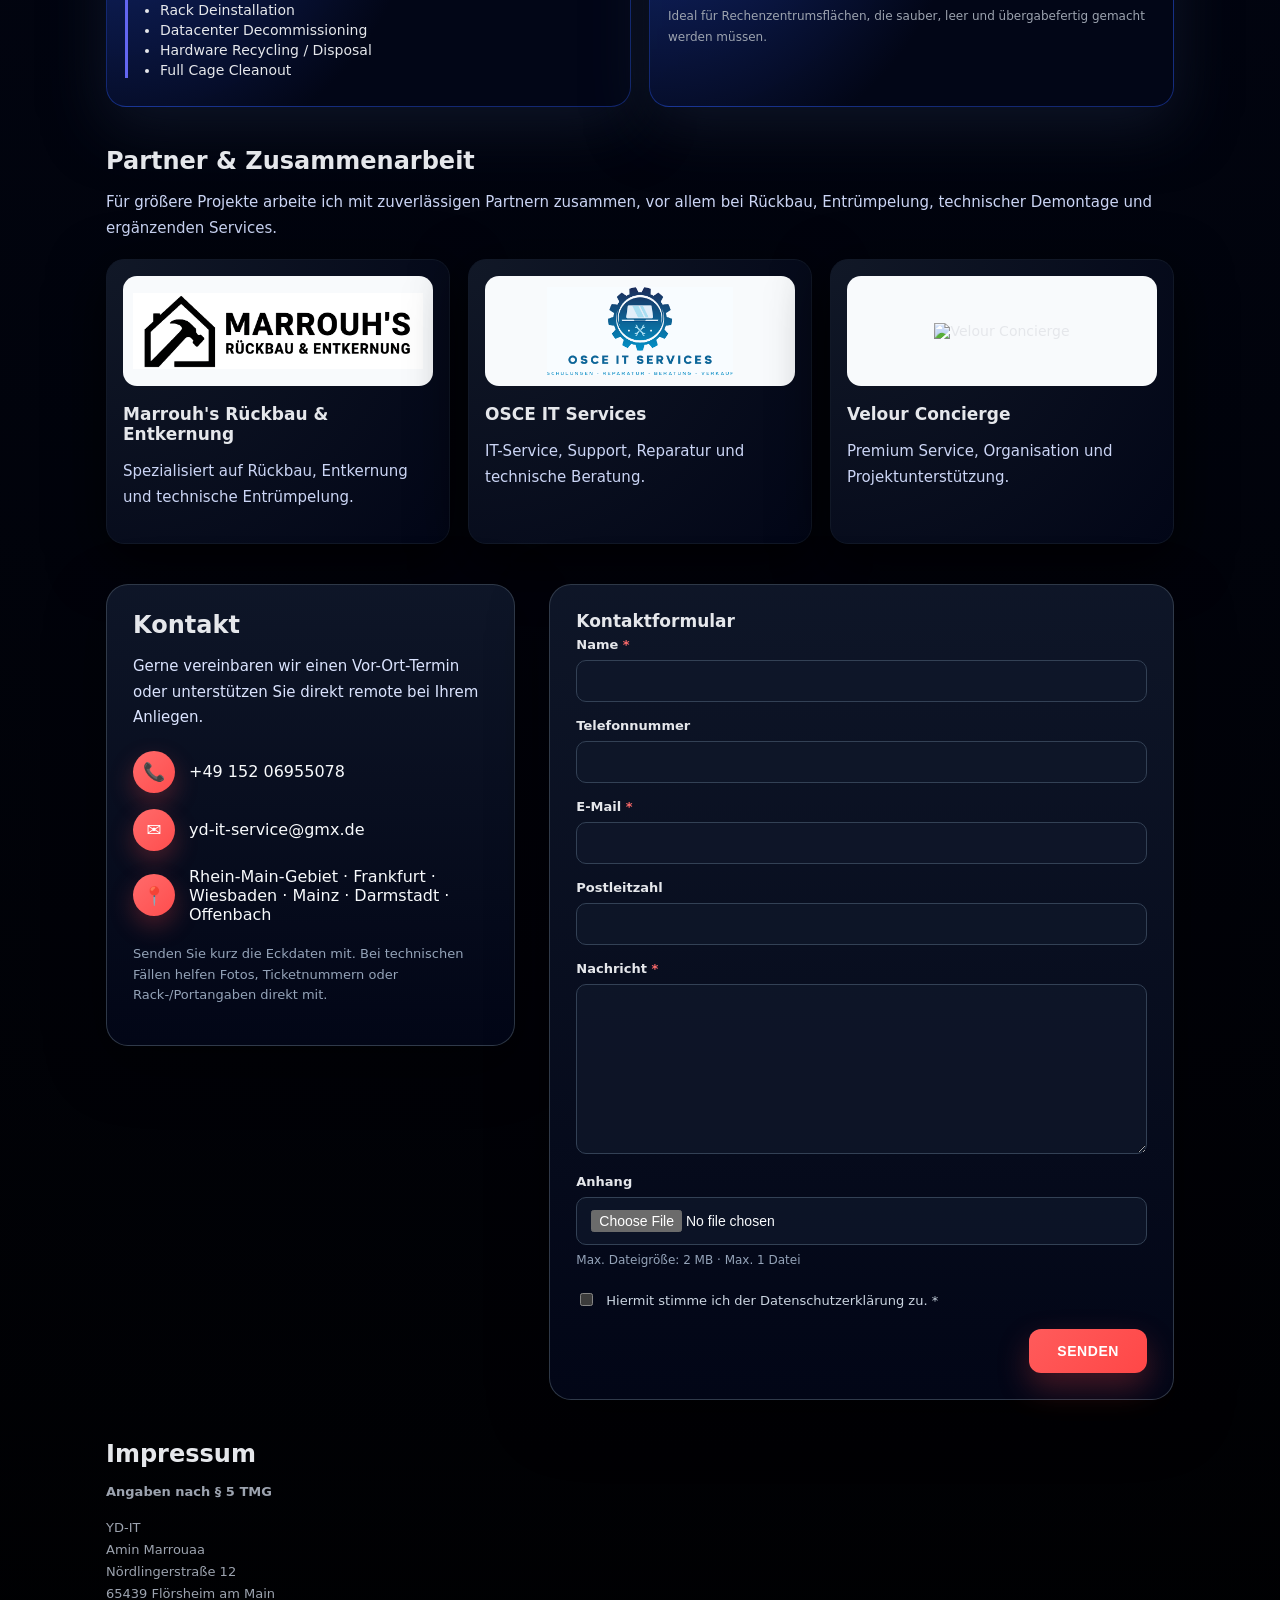
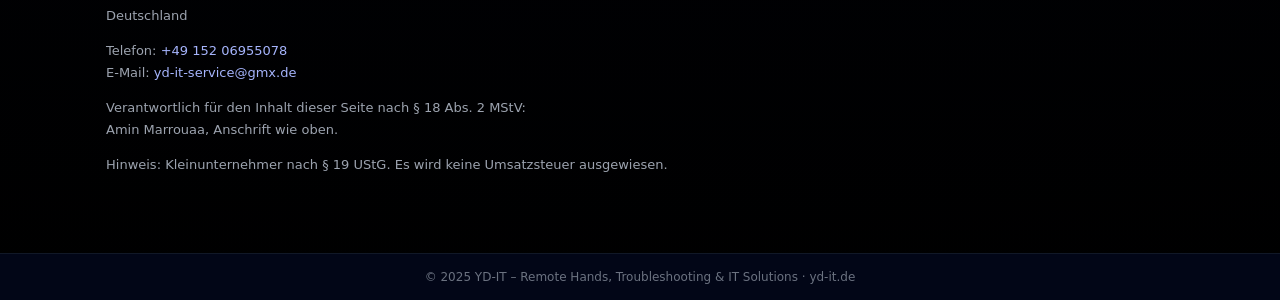
==== commit 8705159f: "Add files via upload" ====
--- a/index.html
+++ b/index.html
@@ -349,40 +349,189 @@
 
 
     <section class="section">
-      <h2>Remote Datacenter Services</h2>
+      <h2>Remote Hands & On-Site Services</h2>
+      <p>
+        Klare Leistungen, faire Einstiegspreise und schnelle Hilfe im Datacenter- und IT-Umfeld.
+        Viele Einsätze lassen sich anhand Ihrer Beschreibung schon im Vorfeld realistisch einschätzen.
+        Sollte sich die Situation vor Ort anders darstellen oder es unerwartete Gegebenheiten geben,
+        informieren wir Sie transparent über den zusätzlichen Aufwand.
+      </p>
       <div class="card-grid">
         <div class="card">
-          <small>Remote · B2B</small>
-          <h3>Cross-Connect & Fiber Troubleshooting</h3>
-          <p>Ich helfe bei Lightlevel-Problemen, Loops, falschen Patches und Link-Ausfällen.</p>
-          <ul>
-            <li>Analyse von Fotos, OTDR-Reports & Ticket-Text</li>
-            <li>Konkreter Fix-Plan in Klartext</li>
-            <li>Optional: Mini-MOP für Techniker vor Ort</li>
-          </ul>
-          <div class="price-row"><span>Standard</span><span>ab 150 € / Stunde</span></div>
-        </div>
-        <div class="card">
-          <small>Remote · B2B</small>
-          <h3>Patch-Panel Audits & Rack-Optimierung</h3>
-          <p>Saubere Racks, nachvollziehbare Doku und weniger Fehler.</p>
-          <ul>
-            <li>Foto-basierte Überprüfung der Verkabelung</li>
-            <li>Fehlerliste & Optimierungsvorschläge</li>
-            <li>Rack-Layout & Label-Empfehlungen</li>
-          </ul>
-          <div class="price-row"><span>Audit</span><span>ab 199 €</span></div>
-        </div>
-        <div class="card">
-          <small>Remote · B2B</small>
-          <h3>Mini-MOPs & Change-Begleitung</h3>
-          <p>Praktische Mini-MOPs, die Techniker vor Ort sauber abarbeiten können.</p>
-          <ul>
-            <li>1–3 Seiten, klar strukturiert</li>
-            <li>Risiken & Checks vor/nach dem Change</li>
-            <li>Rollback-Plan</li>
-          </ul>
-          <div class="price-row"><span>Mini-MOP</span><span>ab 149 €</span></div>
+          <small>Deployment & Hardware</small>
+          <h3>Rack and Stack</h3>
+          <p>Deployment mehrerer Geräte inklusive Positionierung, Montage und Basisprüfung.</p>
+          <ul>
+            <li>Mehrere Geräte sauber installieren</li>
+            <li>Grundlegende Sicht- und Anschlussprüfung</li>
+            <li>Ideal für neue Racks oder Erweiterungen</li>
+          </ul>
+          <div class="price-row"><span>ab</span><span>149 €</span></div>
+        </div>
+        <div class="card">
+          <small>Deployment & Hardware</small>
+          <h3>Hardware Installation</h3>
+          <p>Einbau einzelner Geräte oder einzelner Hardware-Komponenten.</p>
+          <ul>
+            <li>Single device deployment</li>
+            <li>Saubere Montage vor Ort</li>
+            <li>Schneller Einstiegspreis</li>
+          </ul>
+          <div class="price-row"><span>ab</span><span>89 €</span></div>
+        </div>
+        <div class="card">
+          <small>Deployment & Hardware</small>
+          <h3>Hardware Removal / Replacement</h3>
+          <p>Ausbau, Austausch oder Ersatz defekter oder nicht mehr benötigter Hardware.</p>
+          <ul>
+            <li>Defekte Geräte tauschen</li>
+            <li>Althardware ausbauen</li>
+            <li>Saubere Übergabe und Dokumentation</li>
+          </ul>
+          <div class="price-row"><span>ab</span><span>89 €</span></div>
+        </div>
+        <div class="card">
+          <small>Deployment & Hardware</small>
+          <h3>Assist with Transport of Large Equipment</h3>
+          <p>Unterstützung beim sicheren Transport schwerer oder sperriger Geräte innerhalb der Fläche.</p>
+          <ul>
+            <li>Begleitung beim Geräte-Transport</li>
+            <li>Unterstützung im Cage oder Rack-Bereich</li>
+            <li>Praktisch für Migrationen und Umbauten</li>
+          </ul>
+          <div class="price-row"><span>ab</span><span>79 €</span></div>
+        </div>
+        <div class="card">
+          <small>Remote Hands</small>
+          <h3>Reboot / Reset</h3>
+          <p>Schneller Neustart oder physischer Reset von Geräten nach Vorgabe oder Fehlerbild.</p>
+          <ul>
+            <li>Ideal für dringende Standardfälle</li>
+            <li>Direkt und ohne unnötigen Aufwand</li>
+            <li>Gut als schneller Einstiegservice</li>
+          </ul>
+          <div class="price-row"><span>ab</span><span>49 €</span></div>
+        </div>
+        <div class="card">
+          <small>Remote Hands</small>
+          <h3>Back up Tape Swap</h3>
+          <p>Wechsel von Backup-Bändern nach klarer Vorgabe.</p>
+          <ul>
+            <li>Routineaufgabe mit schneller Abwicklung</li>
+            <li>Dokumentierbar und planbar</li>
+            <li>Geeignet für wiederkehrende Einsätze</li>
+          </ul>
+          <div class="price-row"><span>ab</span><span>49 €</span></div>
+        </div>
+        <div class="card">
+          <small>Remote Hands</small>
+          <h3>Remote Access KVM over IP</h3>
+          <p>Herstellung und Unterstützung eines Remote-Zugriffs über KVM over IP.</p>
+          <ul>
+            <li>Unterstützung bei Zugriff und Session-Start</li>
+            <li>Hilfreich für Remote-Diagnose</li>
+            <li>Für Kunden ohne eigenes Personal vor Ort</li>
+          </ul>
+          <div class="price-row"><span>ab</span><span>59 €</span></div>
+        </div>
+        <div class="card">
+          <small>Remote Hands</small>
+          <h3>KVM Crash Cart</h3>
+          <p>Bereitstellung und Vor-Ort-Unterstützung per KVM Crash Cart.</p>
+          <ul>
+            <li>Direkter physischer Zugriff am System</li>
+            <li>Unterstützung für Notfälle und Änderungen</li>
+            <li>Schnell einsetzbar</li>
+          </ul>
+          <div class="price-row"><span>ab</span><span>59 €</span></div>
+        </div>
+        <div class="card">
+          <small>Remote Hands</small>
+          <h3>Escort</h3>
+          <p>Begleitung und Unterstützung von Technikern, Dienstleistern oder Kundenpersonal vor Ort.</p>
+          <ul>
+            <li>Zuverlässige Vor-Ort-Begleitung</li>
+            <li>Hilfreich für externe Techniker</li>
+            <li>Saubere Abstimmung im Datacenter</li>
+          </ul>
+          <div class="price-row"><span>ab</span><span>69 €</span></div>
+        </div>
+        <div class="card">
+          <small>Diagnostics & Support</small>
+          <h3>Equipment Troubleshooting</h3>
+          <p>Erste Analyse und physische Prüfung bei Störungen direkt vor Ort.</p>
+          <ul>
+            <li>Fehlerbild prüfen</li>
+            <li>Fotos, Status und Sichtprüfung</li>
+            <li>Realistische Einschätzung des Aufwands</li>
+          </ul>
+          <div class="price-row"><span>ab</span><span>89 €</span></div>
+        </div>
+        <div class="card">
+          <small>Power & Cabling</small>
+          <h3>Data / Power Cabling in Customer Cage / Cabinet</h3>
+          <p>Verlegen, Anschließen und sauberes Führen von Strom- und Datenkabeln.</p>
+          <ul>
+            <li>Patchen und Kabel sauber führen</li>
+            <li>Ordnung im Cage oder Cabinet</li>
+            <li>Für Neuaufbau oder Nacharbeiten</li>
+          </ul>
+          <div class="price-row"><span>ab</span><span>79 €</span></div>
+        </div>
+        <div class="card">
+          <small>Documentation</small>
+          <h3>Equipment Diagram</h3>
+          <p>Einfache und klare Geräte- oder Anschlussübersichten für bessere Nachvollziehbarkeit.</p>
+          <ul>
+            <li>Hilfreich für Übergaben</li>
+            <li>Bessere Übersicht für Teams</li>
+            <li>Praktische Basisdokumentation</li>
+          </ul>
+          <div class="price-row"><span>ab</span><span>79 €</span></div>
+        </div>
+        <div class="card">
+          <small>Documentation</small>
+          <h3>Equipment Picture</h3>
+          <p>Dokumentationsfotos von Geräten, Ports, Verkabelung oder Einbausituationen.</p>
+          <ul>
+            <li>Schneller Nachweis des Ist-Zustands</li>
+            <li>Hilfreich für Remote-Teams</li>
+            <li>Perfekt als Zusatzservice</li>
+          </ul>
+          <div class="price-row"><span>ab</span><span>29 €</span></div>
+        </div>
+        <div class="card">
+          <small>Inventory</small>
+          <h3>Cabling Inventory</h3>
+          <p>Dokumentation und Prüfung der vorhandenen Verkabelung.</p>
+          <ul>
+            <li>Erfassung vorhandener Leitungen</li>
+            <li>Bessere Transparenz im Bestand</li>
+            <li>Gut für Aufräum- und Migrationsprojekte</li>
+          </ul>
+          <div class="price-row"><span>ab</span><span>69 €</span></div>
+        </div>
+        <div class="card">
+          <small>Inventory</small>
+          <h3>Equipment Inventory</h3>
+          <p>Erfassung und Dokumentation vorhandener Geräte im Rack, Cabinet oder Cage.</p>
+          <ul>
+            <li>Seriennummern, Positionen, Bestand</li>
+            <li>Saubere Übersicht für Kunden und Teams</li>
+            <li>Hilfreich vor Umzug oder Rückbau</li>
+          </ul>
+          <div class="price-row"><span>ab</span><span>69 €</span></div>
+        </div>
+        <div class="card">
+          <small>Inventory</small>
+          <h3>Material Inventory</h3>
+          <p>Bestandsaufnahme von Zubehör, Material und Verbrauchsteilen.</p>
+          <ul>
+            <li>Ordnung im Materialbestand</li>
+            <li>Gut für wiederkehrende Einsätze</li>
+            <li>Verhindert unnötige Engpässe</li>
+          </ul>
+          <div class="price-row"><span>ab</span><span>59 €</span></div>
         </div>
       </div>
     </section>
@@ -569,22 +718,188 @@
     </section>
 
     <section class="section">
-      <h2>Remote Datacenter Services</h2>
+      <h2>Remote Hands & On-Site Services</h2>
+      <p>
+        Clear service blocks, fair entry-level pricing and fast support for datacenter and IT tasks.
+        In many cases, we can give a realistic estimate of the expected duration based on your description.
+        If unexpected conditions are found on site, we will communicate any additional effort clearly and transparently.
+      </p>
       <div class="card-grid">
         <div class="card">
-          <small>Remote · B2B</small>
-          <h3>Cross-Connect & Fiber Troubleshooting</h3>
-          <p>Help with light-level issues, loops, wrong patching and link failures.</p>
-        </div>
-        <div class="card">
-          <small>Remote · B2B</small>
-          <h3>Patch-Panel Audits & Rack Optimization</h3>
-          <p>Cleaner racks, better documentation, fewer mistakes.</p>
-        </div>
-        <div class="card">
-          <small>Remote · B2B</small>
-          <h3>Mini-MOPs & Change Support</h3>
-          <p>Clear change plans for on-site technicians.</p>
+          <small>Deployment & Hardware</small>
+          <h3>Rack and Stack</h3>
+          <p>Deployment of multiple devices including positioning, mounting and basic checks.</p>
+          <ul>
+            <li>Clean installation of multiple units</li>
+            <li>Basic visual and connection checks</li>
+            <li>Ideal for new racks or expansions</li>
+          </ul>
+          <div class="price-row"><span>from</span><span>149 €</span></div>
+        </div>
+        <div class="card">
+          <small>Deployment & Hardware</small>
+          <h3>Hardware Installation</h3>
+          <p>Installation of single devices or individual hardware components.</p>
+          <ul>
+            <li>Single device deployment</li>
+            <li>Clean on-site installation</li>
+            <li>Low-friction entry price</li>
+          </ul>
+          <div class="price-row"><span>from</span><span>89 €</span></div>
+        </div>
+        <div class="card">
+          <small>Deployment & Hardware</small>
+          <h3>Hardware Removal / Replacement</h3>
+          <p>Removal, swap or replacement of faulty or no longer needed hardware.</p>
+          <ul>
+            <li>Replace failed units</li>
+            <li>Remove old hardware</li>
+            <li>Clean handover and documentation</li>
+          </ul>
+          <div class="price-row"><span>from</span><span>89 €</span></div>
+        </div>
+        <div class="card">
+          <small>Deployment & Hardware</small>
+          <h3>Assist with Transport of Large Equipment</h3>
+          <p>Support with the safe movement of heavy or bulky equipment within the facility.</p>
+          <ul>
+            <li>Help with moving equipment</li>
+            <li>Support inside cage and rack areas</li>
+            <li>Useful for migrations and rebuilds</li>
+          </ul>
+          <div class="price-row"><span>from</span><span>79 €</span></div>
+        </div>
+        <div class="card">
+          <small>Remote Hands</small>
+          <h3>Reboot / Reset</h3>
+          <p>Fast device reboot or physical reset based on instructions or issue symptoms.</p>
+          <ul>
+            <li>Ideal for urgent standard cases</li>
+            <li>Direct and efficient</li>
+            <li>Good quick-turn entry service</li>
+          </ul>
+          <div class="price-row"><span>from</span><span>49 €</span></div>
+        </div>
+        <div class="card">
+          <small>Remote Hands</small>
+          <h3>Back up Tape Swap</h3>
+          <p>Tape exchange based on clear customer instructions.</p>
+          <ul>
+            <li>Routine task with fast turnaround</li>
+            <li>Easy to document and schedule</li>
+            <li>Suitable for recurring jobs</li>
+          </ul>
+          <div class="price-row"><span>from</span><span>49 €</span></div>
+        </div>
+        <div class="card">
+          <small>Remote Hands</small>
+          <h3>Remote Access KVM over IP</h3>
+          <p>Setup and support for remote access via KVM over IP.</p>
+          <ul>
+            <li>Support for access and session setup</li>
+            <li>Useful for remote diagnostics</li>
+            <li>Ideal when no staff is on site</li>
+          </ul>
+          <div class="price-row"><span>from</span><span>59 €</span></div>
+        </div>
+        <div class="card">
+          <small>Remote Hands</small>
+          <h3>KVM Crash Cart</h3>
+          <p>On-site access and support using a KVM crash cart.</p>
+          <ul>
+            <li>Direct physical console access</li>
+            <li>Helpful for incidents and changes</li>
+            <li>Fast to deploy</li>
+          </ul>
+          <div class="price-row"><span>from</span><span>59 €</span></div>
+        </div>
+        <div class="card">
+          <small>Remote Hands</small>
+          <h3>Escort</h3>
+          <p>On-site escort and support for technicians, vendors or customer staff.</p>
+          <ul>
+            <li>Reliable on-site guidance</li>
+            <li>Helpful for external technicians</li>
+            <li>Clear coordination inside the datacenter</li>
+          </ul>
+          <div class="price-row"><span>from</span><span>69 €</span></div>
+        </div>
+        <div class="card">
+          <small>Diagnostics & Support</small>
+          <h3>Equipment Troubleshooting</h3>
+          <p>Initial analysis and physical checks for equipment issues directly on site.</p>
+          <ul>
+            <li>Review symptoms and status</li>
+            <li>Photos, checks and first findings</li>
+            <li>Realistic estimate of the effort required</li>
+          </ul>
+          <div class="price-row"><span>from</span><span>89 €</span></div>
+        </div>
+        <div class="card">
+          <small>Power & Cabling</small>
+          <h3>Data / Power Cabling in Customer Cage / Cabinet</h3>
+          <p>Routing, connecting and organizing data and power cabling inside cages and cabinets.</p>
+          <ul>
+            <li>Patching and neat cable routing</li>
+            <li>Cleaner cage or cabinet layouts</li>
+            <li>Ideal for new installs or rework</li>
+          </ul>
+          <div class="price-row"><span>from</span><span>79 €</span></div>
+        </div>
+        <div class="card">
+          <small>Documentation</small>
+          <h3>Equipment Diagram</h3>
+          <p>Simple and clear equipment or connection overviews for better visibility.</p>
+          <ul>
+            <li>Helpful for handovers</li>
+            <li>Better visibility for teams</li>
+            <li>Practical baseline documentation</li>
+          </ul>
+          <div class="price-row"><span>from</span><span>79 €</span></div>
+        </div>
+        <div class="card">
+          <small>Documentation</small>
+          <h3>Equipment Picture</h3>
+          <p>Documentation photos of equipment, ports, cabling or installation details.</p>
+          <ul>
+            <li>Fast proof of current condition</li>
+            <li>Useful for remote teams</li>
+            <li>Perfect add-on service</li>
+          </ul>
+          <div class="price-row"><span>from</span><span>29 €</span></div>
+        </div>
+        <div class="card">
+          <small>Inventory</small>
+          <h3>Cabling Inventory</h3>
+          <p>Documentation and review of existing cabling.</p>
+          <ul>
+            <li>Capture existing cabling assets</li>
+            <li>Better visibility into the environment</li>
+            <li>Useful for cleanups and migrations</li>
+          </ul>
+          <div class="price-row"><span>from</span><span>69 €</span></div>
+        </div>
+        <div class="card">
+          <small>Inventory</small>
+          <h3>Equipment Inventory</h3>
+          <p>Recording and documenting installed equipment in racks, cabinets or cages.</p>
+          <ul>
+            <li>Serials, positions and asset overview</li>
+            <li>Clear overview for customers and teams</li>
+            <li>Helpful before moves or decommissioning</li>
+          </ul>
+          <div class="price-row"><span>from</span><span>69 €</span></div>
+        </div>
+        <div class="card">
+          <small>Inventory</small>
+          <h3>Material Inventory</h3>
+          <p>Inventory of accessories, materials and consumables.</p>
+          <ul>
+            <li>Better material control</li>
+            <li>Useful for recurring site work</li>
+            <li>Helps avoid unnecessary shortages</li>
+          </ul>
+          <div class="price-row"><span>from</span><span>59 €</span></div>
         </div>
       </div>
     </section>
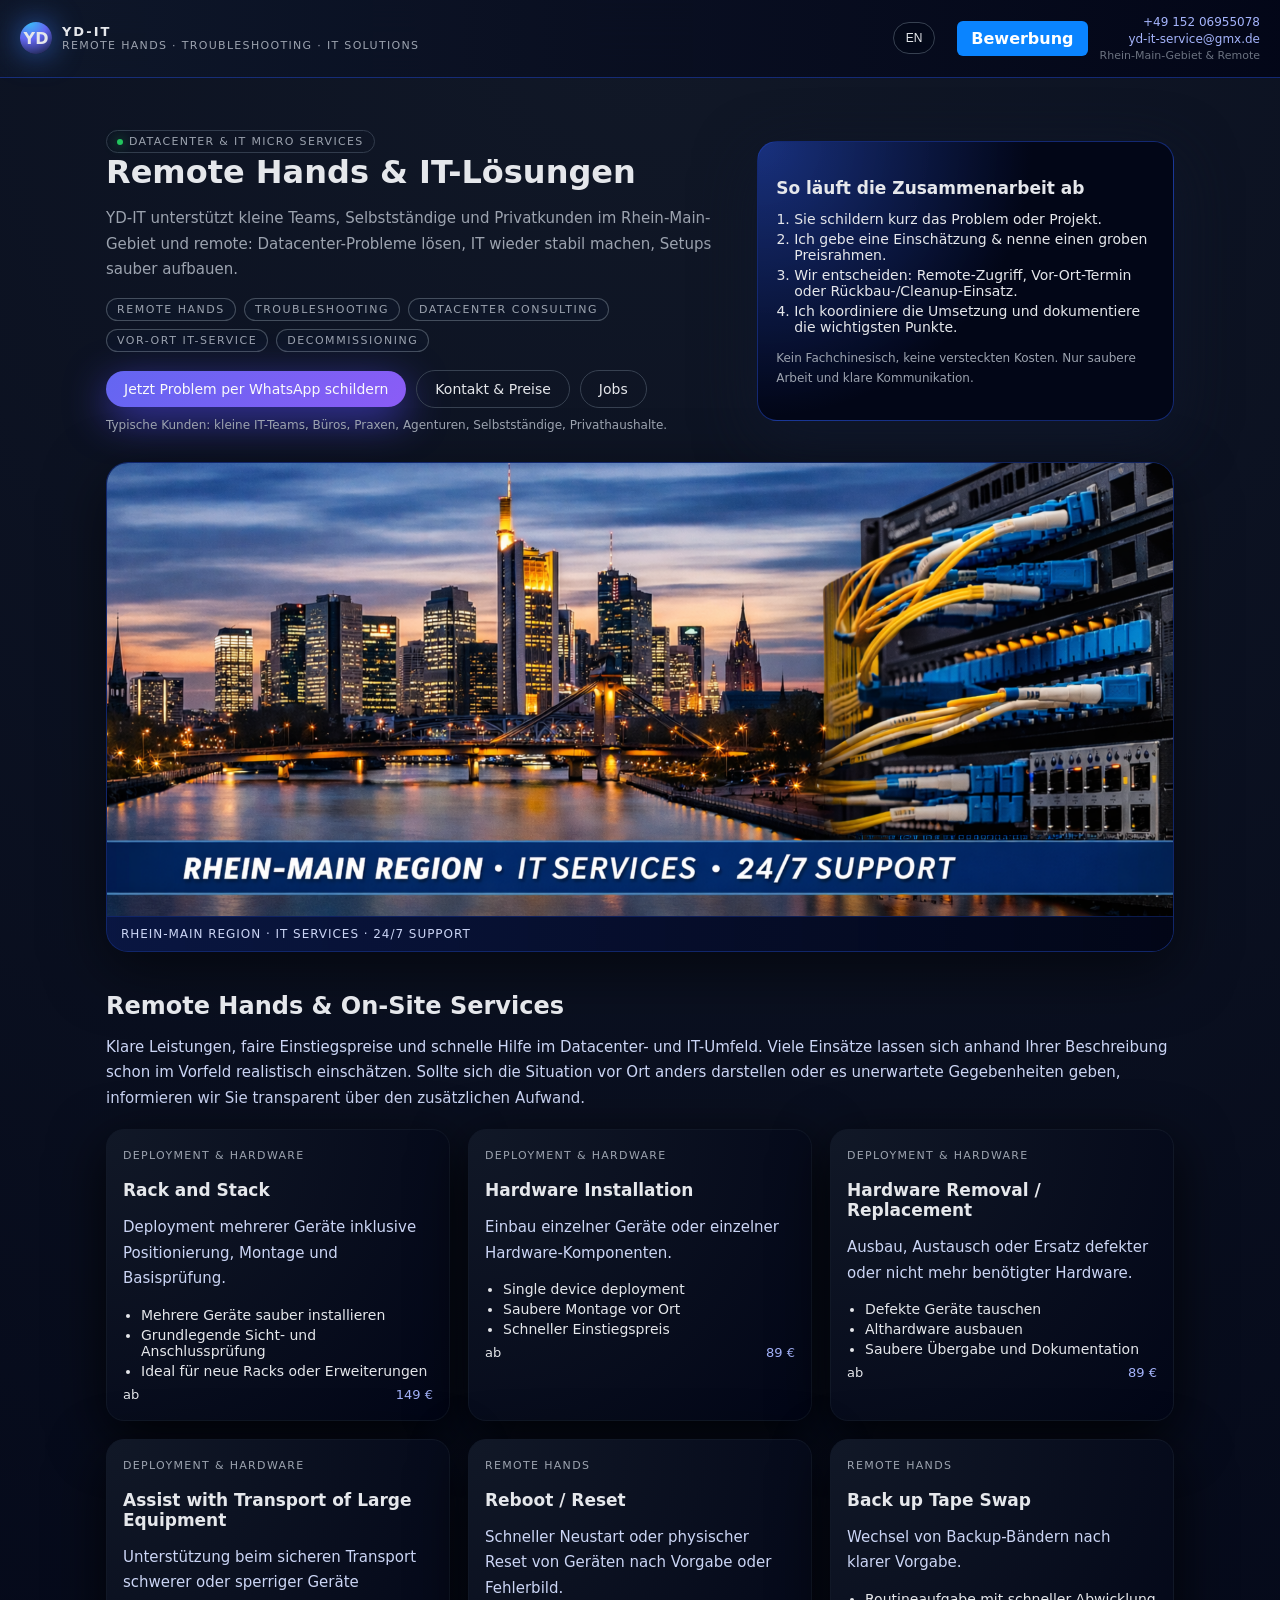
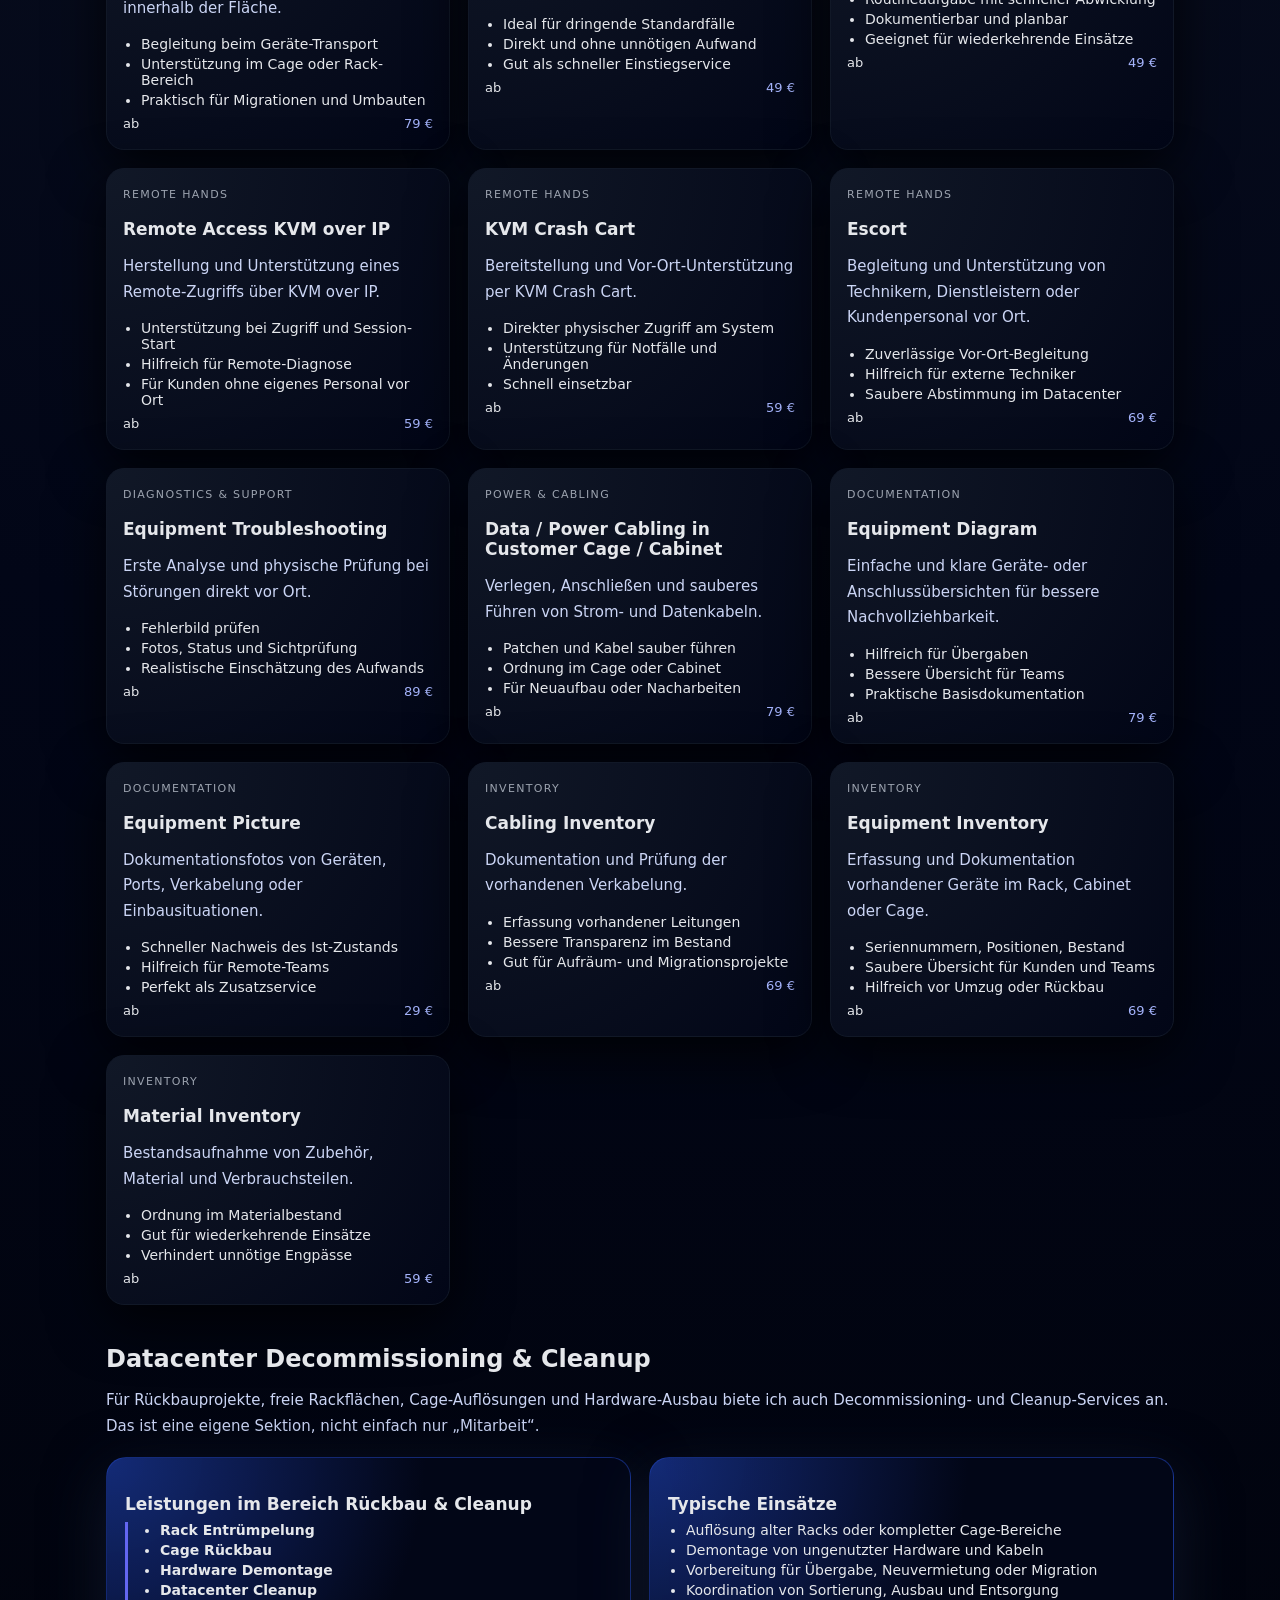
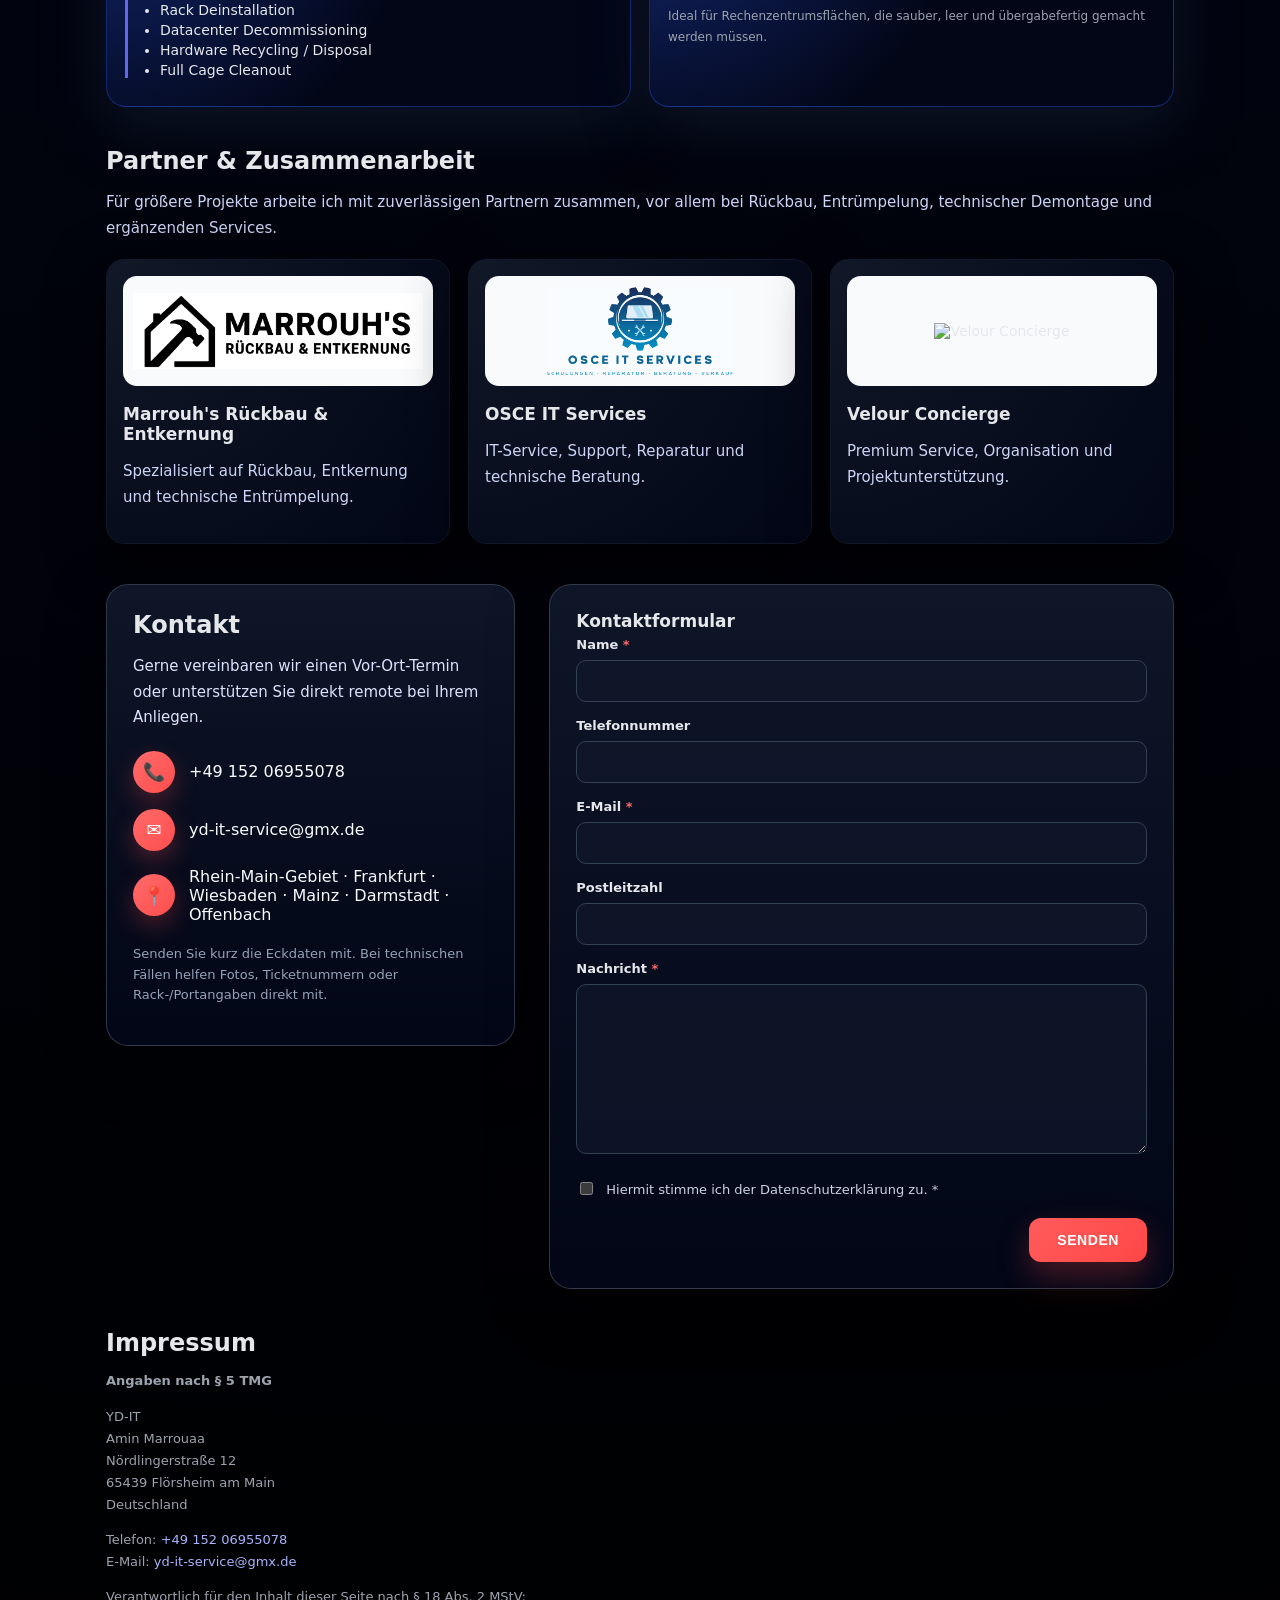
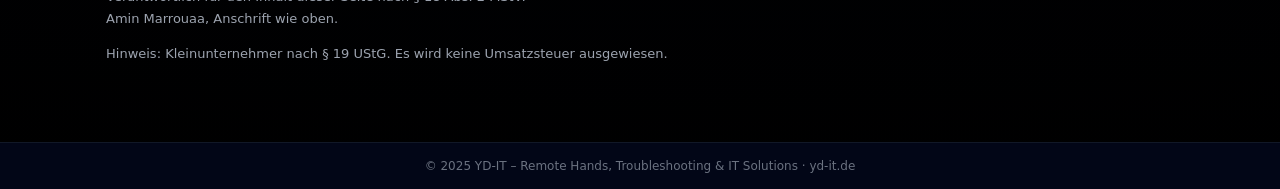
==== commit 9fb49322: "Add files via upload" ====
--- a/index.html
+++ b/index.html
@@ -1,12 +1,13 @@
 <!DOCTYPE html>
+
 <html lang="de">
 <head>
-  <meta charset="UTF-8" />
-  <title>YD-IT – Remote Hands, Troubleshooting & IT Solutions</title>
-  <meta name="viewport" content="width=device-width, initial-scale=1.0" />
-  <meta name="description" content="YD-IT bietet Remote Hands, Troubleshooting, Datacenter-Consulting, Datacenter Decommissioning und IT-Lösungen im Rhein-Main-Gebiet und remote." />
-  <link rel="icon" href="favicon.svg" type="image/svg+xml">
-  <style>
+<meta charset="utf-8"/>
+<title>YD-IT – Remote Hands, Troubleshooting &amp; IT Solutions</title>
+<meta content="width=device-width, initial-scale=1.0" name="viewport"/>
+<meta content="YD-IT bietet Remote Hands, Troubleshooting, Datacenter-Consulting, Datacenter Decommissioning und IT-Lösungen im Rhein-Main-Gebiet und remote." name="description"/>
+<link href="favicon.svg" rel="icon" type="image/svg+xml"/>
+<style>
 
     .footer-banner-wrap {
       margin: 30px 0 10px;
@@ -290,747 +291,719 @@
   </style>
 </head>
 <body>
-  <header>
-    <div class="logo-wrap">
-      <div class="logo-mark">YD</div>
-      <div>
-        <div class="logo-text-main">YD-IT</div>
-        <div class="logo-text-sub">Remote Hands · Troubleshooting · IT Solutions</div>
-      </div>
-    </div>
-    <div class="header-right">
-      <button class="lang-btn" id="langToggle" type="button">EN</button>
-      <div class="header-contact">
-        <div><a href="tel:+4915206955078">+49 152 06955078</a></div>
-        <div><a href="mailto:yd-it-service@gmx.de">yd-it-service@gmx.de</a></div>
-        <div style="color:#6b7280;font-size:11px;" id="regionLine">Rhein-Main-Gebiet & Remote</div>
-      </div>
-    </div>
-  </header>
-
-  <main id="content-de">
-    <section class="hero">
-      <div>
-        <span class="badge"><span class="badge-dot"></span> Datacenter & IT Micro Services</span>
-        <h1>Remote Hands & IT-Lösungen</h1>
-        <p class="tagline">
+<header>
+<div class="logo-wrap">
+<div class="logo-mark">YD</div>
+<div>
+<div class="logo-text-main">YD-IT</div>
+<div class="logo-text-sub">Remote Hands · Troubleshooting · IT Solutions</div>
+</div>
+</div>
+<div class="header-right">
+<button class="lang-btn" id="langToggle" type="button">EN</button><a href="jobs.html" style="margin-left:10px;padding:8px 14px;background:#0a84ff;color:white;border-radius:6px;text-decoration:none;font-weight:600;">Bewerbung</a>
+<div class="header-contact">
+<div><a href="tel:+4915206955078">+49 152 06955078</a></div>
+<div><a href="mailto:yd-it-service@gmx.de">yd-it-service@gmx.de</a></div>
+<div id="regionLine" style="color:#6b7280;font-size:11px;">Rhein-Main-Gebiet &amp; Remote</div>
+</div>
+</div>
+</header>
+<main id="content-de">
+<section class="hero">
+<div>
+<span class="badge"><span class="badge-dot"></span> Datacenter &amp; IT Micro Services</span>
+<h1>Remote Hands &amp; IT-Lösungen</h1>
+<p class="tagline">
           YD-IT unterstützt kleine Teams, Selbstständige und Privatkunden im Rhein-Main-Gebiet und remote:
           Datacenter-Probleme lösen, IT wieder stabil machen, Setups sauber aufbauen.
         </p>
-        <div class="pill-row">
-          <span class="pill">Remote Hands</span>
-          <span class="pill">Troubleshooting</span>
-          <span class="pill">Datacenter Consulting</span>
-          <span class="pill">Vor-Ort IT-Service</span>
-          <span class="pill">Decommissioning</span>
-        </div>
-        <div class="cta-row">
-          <a href="https://wa.me/4915206955078" class="btn btn-primary">Jetzt Problem per WhatsApp schildern</a>
-          <a href="#kontakt" class="btn btn-ghost">Kontakt & Preise</a>
-        </div>
-        <div class="kpi-text">Typische Kunden: kleine IT-Teams, Büros, Praxen, Agenturen, Selbstständige, Privathaushalte.</div>
-      </div>
-      <div class="hero-card">
-        <h3>So läuft die Zusammenarbeit ab</h3>
-        <ol style="padding-left:18px;font-size:13px;color:#e5e7eb;">
-          <li>Sie schildern kurz das Problem oder Projekt.</li>
-          <li>Ich gebe eine Einschätzung & nenne einen groben Preisrahmen.</li>
-          <li>Wir entscheiden: Remote-Zugriff, Vor-Ort-Termin oder Rückbau-/Cleanup-Einsatz.</li>
-          <li>Ich koordiniere die Umsetzung und dokumentiere die wichtigsten Punkte.</li>
-        </ol>
-        <p class="meta">Kein Fachchinesisch, keine versteckten Kosten. Nur saubere Arbeit und klare Kommunikation.</p>
-      </div>
-    </section>
-
-    <div class="footer-banner-wrap">
-      <img src="yd-it-banner.png.png" alt="YD-IT Banner Rhein-Main Region IT Services 24/7 Support" class="footer-banner" />
-      <div class="footer-banner-caption">Rhein-Main Region · IT Services · 24/7 Support</div>
-    </div>
-
-
-    <section class="section">
-      <h2>Remote Hands & On-Site Services</h2>
-      <p>
+<div class="pill-row">
+<span class="pill">Remote Hands</span>
+<span class="pill">Troubleshooting</span>
+<span class="pill">Datacenter Consulting</span>
+<span class="pill">Vor-Ort IT-Service</span>
+<span class="pill">Decommissioning</span>
+</div>
+<div class="cta-row">
+<a class="btn btn-primary" href="https://wa.me/4915206955078">Jetzt Problem per WhatsApp schildern</a>
+<a class="btn btn-ghost" href="#kontakt">Kontakt &amp; Preise</a>
+<a class="btn btn-ghost" href="jobs.html">Jobs</a>
+</div>
+<div class="kpi-text">Typische Kunden: kleine IT-Teams, Büros, Praxen, Agenturen, Selbstständige, Privathaushalte.</div>
+</div>
+<div class="hero-card">
+<h3>So läuft die Zusammenarbeit ab</h3>
+<ol style="padding-left:18px;font-size:13px;color:#e5e7eb;">
+<li>Sie schildern kurz das Problem oder Projekt.</li>
+<li>Ich gebe eine Einschätzung &amp; nenne einen groben Preisrahmen.</li>
+<li>Wir entscheiden: Remote-Zugriff, Vor-Ort-Termin oder Rückbau-/Cleanup-Einsatz.</li>
+<li>Ich koordiniere die Umsetzung und dokumentiere die wichtigsten Punkte.</li>
+</ol>
+<p class="meta">Kein Fachchinesisch, keine versteckten Kosten. Nur saubere Arbeit und klare Kommunikation.</p>
+</div>
+</section>
+<div class="footer-banner-wrap">
+<img alt="YD-IT Banner Rhein-Main Region IT Services 24/7 Support" class="footer-banner" src="yd-it-banner.png.png"/>
+<div class="footer-banner-caption">Rhein-Main Region · IT Services · 24/7 Support</div>
+</div>
+<section class="section">
+<h2>Remote Hands &amp; On-Site Services</h2>
+<p>
         Klare Leistungen, faire Einstiegspreise und schnelle Hilfe im Datacenter- und IT-Umfeld.
         Viele Einsätze lassen sich anhand Ihrer Beschreibung schon im Vorfeld realistisch einschätzen.
         Sollte sich die Situation vor Ort anders darstellen oder es unerwartete Gegebenheiten geben,
         informieren wir Sie transparent über den zusätzlichen Aufwand.
       </p>
-      <div class="card-grid">
-        <div class="card">
-          <small>Deployment & Hardware</small>
-          <h3>Rack and Stack</h3>
-          <p>Deployment mehrerer Geräte inklusive Positionierung, Montage und Basisprüfung.</p>
-          <ul>
-            <li>Mehrere Geräte sauber installieren</li>
-            <li>Grundlegende Sicht- und Anschlussprüfung</li>
-            <li>Ideal für neue Racks oder Erweiterungen</li>
-          </ul>
-          <div class="price-row"><span>ab</span><span>149 €</span></div>
-        </div>
-        <div class="card">
-          <small>Deployment & Hardware</small>
-          <h3>Hardware Installation</h3>
-          <p>Einbau einzelner Geräte oder einzelner Hardware-Komponenten.</p>
-          <ul>
-            <li>Single device deployment</li>
-            <li>Saubere Montage vor Ort</li>
-            <li>Schneller Einstiegspreis</li>
-          </ul>
-          <div class="price-row"><span>ab</span><span>89 €</span></div>
-        </div>
-        <div class="card">
-          <small>Deployment & Hardware</small>
-          <h3>Hardware Removal / Replacement</h3>
-          <p>Ausbau, Austausch oder Ersatz defekter oder nicht mehr benötigter Hardware.</p>
-          <ul>
-            <li>Defekte Geräte tauschen</li>
-            <li>Althardware ausbauen</li>
-            <li>Saubere Übergabe und Dokumentation</li>
-          </ul>
-          <div class="price-row"><span>ab</span><span>89 €</span></div>
-        </div>
-        <div class="card">
-          <small>Deployment & Hardware</small>
-          <h3>Assist with Transport of Large Equipment</h3>
-          <p>Unterstützung beim sicheren Transport schwerer oder sperriger Geräte innerhalb der Fläche.</p>
-          <ul>
-            <li>Begleitung beim Geräte-Transport</li>
-            <li>Unterstützung im Cage oder Rack-Bereich</li>
-            <li>Praktisch für Migrationen und Umbauten</li>
-          </ul>
-          <div class="price-row"><span>ab</span><span>79 €</span></div>
-        </div>
-        <div class="card">
-          <small>Remote Hands</small>
-          <h3>Reboot / Reset</h3>
-          <p>Schneller Neustart oder physischer Reset von Geräten nach Vorgabe oder Fehlerbild.</p>
-          <ul>
-            <li>Ideal für dringende Standardfälle</li>
-            <li>Direkt und ohne unnötigen Aufwand</li>
-            <li>Gut als schneller Einstiegservice</li>
-          </ul>
-          <div class="price-row"><span>ab</span><span>49 €</span></div>
-        </div>
-        <div class="card">
-          <small>Remote Hands</small>
-          <h3>Back up Tape Swap</h3>
-          <p>Wechsel von Backup-Bändern nach klarer Vorgabe.</p>
-          <ul>
-            <li>Routineaufgabe mit schneller Abwicklung</li>
-            <li>Dokumentierbar und planbar</li>
-            <li>Geeignet für wiederkehrende Einsätze</li>
-          </ul>
-          <div class="price-row"><span>ab</span><span>49 €</span></div>
-        </div>
-        <div class="card">
-          <small>Remote Hands</small>
-          <h3>Remote Access KVM over IP</h3>
-          <p>Herstellung und Unterstützung eines Remote-Zugriffs über KVM over IP.</p>
-          <ul>
-            <li>Unterstützung bei Zugriff und Session-Start</li>
-            <li>Hilfreich für Remote-Diagnose</li>
-            <li>Für Kunden ohne eigenes Personal vor Ort</li>
-          </ul>
-          <div class="price-row"><span>ab</span><span>59 €</span></div>
-        </div>
-        <div class="card">
-          <small>Remote Hands</small>
-          <h3>KVM Crash Cart</h3>
-          <p>Bereitstellung und Vor-Ort-Unterstützung per KVM Crash Cart.</p>
-          <ul>
-            <li>Direkter physischer Zugriff am System</li>
-            <li>Unterstützung für Notfälle und Änderungen</li>
-            <li>Schnell einsetzbar</li>
-          </ul>
-          <div class="price-row"><span>ab</span><span>59 €</span></div>
-        </div>
-        <div class="card">
-          <small>Remote Hands</small>
-          <h3>Escort</h3>
-          <p>Begleitung und Unterstützung von Technikern, Dienstleistern oder Kundenpersonal vor Ort.</p>
-          <ul>
-            <li>Zuverlässige Vor-Ort-Begleitung</li>
-            <li>Hilfreich für externe Techniker</li>
-            <li>Saubere Abstimmung im Datacenter</li>
-          </ul>
-          <div class="price-row"><span>ab</span><span>69 €</span></div>
-        </div>
-        <div class="card">
-          <small>Diagnostics & Support</small>
-          <h3>Equipment Troubleshooting</h3>
-          <p>Erste Analyse und physische Prüfung bei Störungen direkt vor Ort.</p>
-          <ul>
-            <li>Fehlerbild prüfen</li>
-            <li>Fotos, Status und Sichtprüfung</li>
-            <li>Realistische Einschätzung des Aufwands</li>
-          </ul>
-          <div class="price-row"><span>ab</span><span>89 €</span></div>
-        </div>
-        <div class="card">
-          <small>Power & Cabling</small>
-          <h3>Data / Power Cabling in Customer Cage / Cabinet</h3>
-          <p>Verlegen, Anschließen und sauberes Führen von Strom- und Datenkabeln.</p>
-          <ul>
-            <li>Patchen und Kabel sauber führen</li>
-            <li>Ordnung im Cage oder Cabinet</li>
-            <li>Für Neuaufbau oder Nacharbeiten</li>
-          </ul>
-          <div class="price-row"><span>ab</span><span>79 €</span></div>
-        </div>
-        <div class="card">
-          <small>Documentation</small>
-          <h3>Equipment Diagram</h3>
-          <p>Einfache und klare Geräte- oder Anschlussübersichten für bessere Nachvollziehbarkeit.</p>
-          <ul>
-            <li>Hilfreich für Übergaben</li>
-            <li>Bessere Übersicht für Teams</li>
-            <li>Praktische Basisdokumentation</li>
-          </ul>
-          <div class="price-row"><span>ab</span><span>79 €</span></div>
-        </div>
-        <div class="card">
-          <small>Documentation</small>
-          <h3>Equipment Picture</h3>
-          <p>Dokumentationsfotos von Geräten, Ports, Verkabelung oder Einbausituationen.</p>
-          <ul>
-            <li>Schneller Nachweis des Ist-Zustands</li>
-            <li>Hilfreich für Remote-Teams</li>
-            <li>Perfekt als Zusatzservice</li>
-          </ul>
-          <div class="price-row"><span>ab</span><span>29 €</span></div>
-        </div>
-        <div class="card">
-          <small>Inventory</small>
-          <h3>Cabling Inventory</h3>
-          <p>Dokumentation und Prüfung der vorhandenen Verkabelung.</p>
-          <ul>
-            <li>Erfassung vorhandener Leitungen</li>
-            <li>Bessere Transparenz im Bestand</li>
-            <li>Gut für Aufräum- und Migrationsprojekte</li>
-          </ul>
-          <div class="price-row"><span>ab</span><span>69 €</span></div>
-        </div>
-        <div class="card">
-          <small>Inventory</small>
-          <h3>Equipment Inventory</h3>
-          <p>Erfassung und Dokumentation vorhandener Geräte im Rack, Cabinet oder Cage.</p>
-          <ul>
-            <li>Seriennummern, Positionen, Bestand</li>
-            <li>Saubere Übersicht für Kunden und Teams</li>
-            <li>Hilfreich vor Umzug oder Rückbau</li>
-          </ul>
-          <div class="price-row"><span>ab</span><span>69 €</span></div>
-        </div>
-        <div class="card">
-          <small>Inventory</small>
-          <h3>Material Inventory</h3>
-          <p>Bestandsaufnahme von Zubehör, Material und Verbrauchsteilen.</p>
-          <ul>
-            <li>Ordnung im Materialbestand</li>
-            <li>Gut für wiederkehrende Einsätze</li>
-            <li>Verhindert unnötige Engpässe</li>
-          </ul>
-          <div class="price-row"><span>ab</span><span>59 €</span></div>
-        </div>
-      </div>
-    </section>
-
-    <section class="section" id="decommissioning">
-      <h2>Datacenter Decommissioning & Cleanup</h2>
-      <p>
+<div class="card-grid">
+<div class="card">
+<small>Deployment &amp; Hardware</small>
+<h3>Rack and Stack</h3>
+<p>Deployment mehrerer Geräte inklusive Positionierung, Montage und Basisprüfung.</p>
+<ul>
+<li>Mehrere Geräte sauber installieren</li>
+<li>Grundlegende Sicht- und Anschlussprüfung</li>
+<li>Ideal für neue Racks oder Erweiterungen</li>
+</ul>
+<div class="price-row"><span>ab</span><span>149 €</span></div>
+</div>
+<div class="card">
+<small>Deployment &amp; Hardware</small>
+<h3>Hardware Installation</h3>
+<p>Einbau einzelner Geräte oder einzelner Hardware-Komponenten.</p>
+<ul>
+<li>Single device deployment</li>
+<li>Saubere Montage vor Ort</li>
+<li>Schneller Einstiegspreis</li>
+</ul>
+<div class="price-row"><span>ab</span><span>89 €</span></div>
+</div>
+<div class="card">
+<small>Deployment &amp; Hardware</small>
+<h3>Hardware Removal / Replacement</h3>
+<p>Ausbau, Austausch oder Ersatz defekter oder nicht mehr benötigter Hardware.</p>
+<ul>
+<li>Defekte Geräte tauschen</li>
+<li>Althardware ausbauen</li>
+<li>Saubere Übergabe und Dokumentation</li>
+</ul>
+<div class="price-row"><span>ab</span><span>89 €</span></div>
+</div>
+<div class="card">
+<small>Deployment &amp; Hardware</small>
+<h3>Assist with Transport of Large Equipment</h3>
+<p>Unterstützung beim sicheren Transport schwerer oder sperriger Geräte innerhalb der Fläche.</p>
+<ul>
+<li>Begleitung beim Geräte-Transport</li>
+<li>Unterstützung im Cage oder Rack-Bereich</li>
+<li>Praktisch für Migrationen und Umbauten</li>
+</ul>
+<div class="price-row"><span>ab</span><span>79 €</span></div>
+</div>
+<div class="card">
+<small>Remote Hands</small>
+<h3>Reboot / Reset</h3>
+<p>Schneller Neustart oder physischer Reset von Geräten nach Vorgabe oder Fehlerbild.</p>
+<ul>
+<li>Ideal für dringende Standardfälle</li>
+<li>Direkt und ohne unnötigen Aufwand</li>
+<li>Gut als schneller Einstiegservice</li>
+</ul>
+<div class="price-row"><span>ab</span><span>49 €</span></div>
+</div>
+<div class="card">
+<small>Remote Hands</small>
+<h3>Back up Tape Swap</h3>
+<p>Wechsel von Backup-Bändern nach klarer Vorgabe.</p>
+<ul>
+<li>Routineaufgabe mit schneller Abwicklung</li>
+<li>Dokumentierbar und planbar</li>
+<li>Geeignet für wiederkehrende Einsätze</li>
+</ul>
+<div class="price-row"><span>ab</span><span>49 €</span></div>
+</div>
+<div class="card">
+<small>Remote Hands</small>
+<h3>Remote Access KVM over IP</h3>
+<p>Herstellung und Unterstützung eines Remote-Zugriffs über KVM over IP.</p>
+<ul>
+<li>Unterstützung bei Zugriff und Session-Start</li>
+<li>Hilfreich für Remote-Diagnose</li>
+<li>Für Kunden ohne eigenes Personal vor Ort</li>
+</ul>
+<div class="price-row"><span>ab</span><span>59 €</span></div>
+</div>
+<div class="card">
+<small>Remote Hands</small>
+<h3>KVM Crash Cart</h3>
+<p>Bereitstellung und Vor-Ort-Unterstützung per KVM Crash Cart.</p>
+<ul>
+<li>Direkter physischer Zugriff am System</li>
+<li>Unterstützung für Notfälle und Änderungen</li>
+<li>Schnell einsetzbar</li>
+</ul>
+<div class="price-row"><span>ab</span><span>59 €</span></div>
+</div>
+<div class="card">
+<small>Remote Hands</small>
+<h3>Escort</h3>
+<p>Begleitung und Unterstützung von Technikern, Dienstleistern oder Kundenpersonal vor Ort.</p>
+<ul>
+<li>Zuverlässige Vor-Ort-Begleitung</li>
+<li>Hilfreich für externe Techniker</li>
+<li>Saubere Abstimmung im Datacenter</li>
+</ul>
+<div class="price-row"><span>ab</span><span>69 €</span></div>
+</div>
+<div class="card">
+<small>Diagnostics &amp; Support</small>
+<h3>Equipment Troubleshooting</h3>
+<p>Erste Analyse und physische Prüfung bei Störungen direkt vor Ort.</p>
+<ul>
+<li>Fehlerbild prüfen</li>
+<li>Fotos, Status und Sichtprüfung</li>
+<li>Realistische Einschätzung des Aufwands</li>
+</ul>
+<div class="price-row"><span>ab</span><span>89 €</span></div>
+</div>
+<div class="card">
+<small>Power &amp; Cabling</small>
+<h3>Data / Power Cabling in Customer Cage / Cabinet</h3>
+<p>Verlegen, Anschließen und sauberes Führen von Strom- und Datenkabeln.</p>
+<ul>
+<li>Patchen und Kabel sauber führen</li>
+<li>Ordnung im Cage oder Cabinet</li>
+<li>Für Neuaufbau oder Nacharbeiten</li>
+</ul>
+<div class="price-row"><span>ab</span><span>79 €</span></div>
+</div>
+<div class="card">
+<small>Documentation</small>
+<h3>Equipment Diagram</h3>
+<p>Einfache und klare Geräte- oder Anschlussübersichten für bessere Nachvollziehbarkeit.</p>
+<ul>
+<li>Hilfreich für Übergaben</li>
+<li>Bessere Übersicht für Teams</li>
+<li>Praktische Basisdokumentation</li>
+</ul>
+<div class="price-row"><span>ab</span><span>79 €</span></div>
+</div>
+<div class="card">
+<small>Documentation</small>
+<h3>Equipment Picture</h3>
+<p>Dokumentationsfotos von Geräten, Ports, Verkabelung oder Einbausituationen.</p>
+<ul>
+<li>Schneller Nachweis des Ist-Zustands</li>
+<li>Hilfreich für Remote-Teams</li>
+<li>Perfekt als Zusatzservice</li>
+</ul>
+<div class="price-row"><span>ab</span><span>29 €</span></div>
+</div>
+<div class="card">
+<small>Inventory</small>
+<h3>Cabling Inventory</h3>
+<p>Dokumentation und Prüfung der vorhandenen Verkabelung.</p>
+<ul>
+<li>Erfassung vorhandener Leitungen</li>
+<li>Bessere Transparenz im Bestand</li>
+<li>Gut für Aufräum- und Migrationsprojekte</li>
+</ul>
+<div class="price-row"><span>ab</span><span>69 €</span></div>
+</div>
+<div class="card">
+<small>Inventory</small>
+<h3>Equipment Inventory</h3>
+<p>Erfassung und Dokumentation vorhandener Geräte im Rack, Cabinet oder Cage.</p>
+<ul>
+<li>Seriennummern, Positionen, Bestand</li>
+<li>Saubere Übersicht für Kunden und Teams</li>
+<li>Hilfreich vor Umzug oder Rückbau</li>
+</ul>
+<div class="price-row"><span>ab</span><span>69 €</span></div>
+</div>
+<div class="card">
+<small>Inventory</small>
+<h3>Material Inventory</h3>
+<p>Bestandsaufnahme von Zubehör, Material und Verbrauchsteilen.</p>
+<ul>
+<li>Ordnung im Materialbestand</li>
+<li>Gut für wiederkehrende Einsätze</li>
+<li>Verhindert unnötige Engpässe</li>
+</ul>
+<div class="price-row"><span>ab</span><span>59 €</span></div>
+</div>
+</div>
+</section>
+<section class="section" id="decommissioning">
+<h2>Datacenter Decommissioning &amp; Cleanup</h2>
+<p>
         Für Rückbauprojekte, freie Rackflächen, Cage-Auflösungen und Hardware-Ausbau biete ich auch
         Decommissioning- und Cleanup-Services an. Das ist eine eigene Sektion, nicht einfach nur „Mitarbeit“.
       </p>
-      <div class="card-grid">
-        <div class="feature-card">
-          <h3>Leistungen im Bereich Rückbau & Cleanup</h3>
-          <div class="service-highlight">
-            <ul>
-              <li><strong>Rack Entrümpelung</strong></li>
-              <li><strong>Cage Rückbau</strong></li>
-              <li><strong>Hardware Demontage</strong></li>
-              <li><strong>Datacenter Cleanup</strong></li>
-              <li>Rack Deinstallation</li>
-              <li>Datacenter Decommissioning</li>
-              <li>Hardware Recycling / Disposal</li>
-              <li>Full Cage Cleanout</li>
-            </ul>
-          </div>
-        </div>
-        <div class="feature-card">
-          <h3>Typische Einsätze</h3>
-          <ul>
-            <li>Auflösung alter Racks oder kompletter Cage-Bereiche</li>
-            <li>Demontage von ungenutzter Hardware und Kabeln</li>
-            <li>Vorbereitung für Übergabe, Neuvermietung oder Migration</li>
-            <li>Koordination von Sortierung, Ausbau und Entsorgung</li>
-          </ul>
-          <p class="meta">Ideal für Rechenzentrumsflächen, die sauber, leer und übergabefertig gemacht werden müssen.</p>
-        </div>
-      </div>
-    </section>
-
-    <section class="section" id="partner">
-      <h2>Partner & Zusammenarbeit</h2>
-      <p>
+<div class="card-grid">
+<div class="feature-card">
+<h3>Leistungen im Bereich Rückbau &amp; Cleanup</h3>
+<div class="service-highlight">
+<ul>
+<li><strong>Rack Entrümpelung</strong></li>
+<li><strong>Cage Rückbau</strong></li>
+<li><strong>Hardware Demontage</strong></li>
+<li><strong>Datacenter Cleanup</strong></li>
+<li>Rack Deinstallation</li>
+<li>Datacenter Decommissioning</li>
+<li>Hardware Recycling / Disposal</li>
+<li>Full Cage Cleanout</li>
+</ul>
+</div>
+</div>
+<div class="feature-card">
+<h3>Typische Einsätze</h3>
+<ul>
+<li>Auflösung alter Racks oder kompletter Cage-Bereiche</li>
+<li>Demontage von ungenutzter Hardware und Kabeln</li>
+<li>Vorbereitung für Übergabe, Neuvermietung oder Migration</li>
+<li>Koordination von Sortierung, Ausbau und Entsorgung</li>
+</ul>
+<p class="meta">Ideal für Rechenzentrumsflächen, die sauber, leer und übergabefertig gemacht werden müssen.</p>
+</div>
+</div>
+</section>
+<section class="section" id="partner">
+<h2>Partner &amp; Zusammenarbeit</h2>
+<p>
         Für größere Projekte arbeite ich mit zuverlässigen Partnern zusammen, vor allem bei Rückbau,
         Entrümpelung, technischer Demontage und ergänzenden Services.
       </p>
-
-      <div class="card-grid">
-        <div class="card">
-          <div class="partner-logo-wrap">
-            <img src="partner-marrouh.webp" alt="Marrouh's Rückbau & Entkernung" class="partner-logo">
-          </div>
-          <h3>Marrouh's Rückbau & Entkernung</h3>
-          <p>Spezialisiert auf Rückbau, Entkernung und technische Entrümpelung.</p>
-        </div>
-
-        <div class="card">
-          <div class="partner-logo-wrap">
-            <img src="partner-osce.webp" alt="OSCE IT Services" class="partner-logo">
-          </div>
-          <h3>OSCE IT Services</h3>
-          <p>IT-Service, Support, Reparatur und technische Beratung.</p>
-        </div>
-
-        <div class="card">
-          <div class="partner-logo-wrap">
-            <img src="partner-velour.png" alt="Velour Concierge" class="partner-logo">
-          </div>
-          <h3>Velour Concierge</h3>
-          <p>Premium Service, Organisation und Projektunterstützung.</p>
-        </div>
-      </div>
-    </section>
-
-    
-
-    
-    <section class="section" id="kontakt">
-      <div class="contact-section">
-        <div class="contact-panel">
-          <h2>Kontakt</h2>
-          <p class="contact-intro">Gerne vereinbaren wir einen Vor-Ort-Termin oder unterstützen Sie direkt remote bei Ihrem Anliegen.</p>
-          <div class="contact-list">
-            <div class="contact-item">
-              <span class="contact-icon">📞</span>
-              <a href="tel:+4915206955078">+49 152 06955078</a>
-            </div>
-            <div class="contact-item">
-              <span class="contact-icon">✉️</span>
-              <a href="mailto:yd-it-service@gmx.de">yd-it-service@gmx.de</a>
-            </div>
-            <div class="contact-item">
-              <span class="contact-icon">📍</span>
-              <span>Rhein-Main-Gebiet · Frankfurt · Wiesbaden · Mainz · Darmstadt · Offenbach</span>
-            </div>
-          </div>
-          <p class="contact-subnote">Senden Sie kurz die Eckdaten mit. Bei technischen Fällen helfen Fotos, Ticketnummern oder Rack-/Portangaben direkt mit.</p>
-        </div>
-        <div class="contact-form-panel">
-          <h3>Kontaktformular</h3>
-          <form class="styled-form" action="https://api.web3forms.com/submit" method="POST" enctype="multipart/form-data">
-            <input type="hidden" name="access_key" value="388847ca-49d5-41a4-97cc-47607b22eb28">
-            <input type="hidden" name="subject" value="Neue Anfrage über yd-it.de">
-            <input type="hidden" name="from_name" value="YD-IT Website">
-            <div class="form-grid">
-              <div class="form-field">
-                <label for="name">Name <span class="req">*</span></label>
-                <input id="name" type="text" name="name" required>
-              </div>
-              <div class="form-field">
-                <label for="phone">Telefonnummer</label>
-                <input id="phone" type="tel" name="phone">
-              </div>
-              <div class="form-field">
-                <label for="email">E-Mail <span class="req">*</span></label>
-                <input id="email" type="email" name="email" required>
-              </div>
-              <div class="form-field">
-                <label for="postal_code">Postleitzahl</label>
-                <input id="postal_code" type="text" name="postal_code">
-              </div>
-              <div class="form-field">
-                <label for="message">Nachricht <span class="req">*</span></label>
-                <textarea id="message" name="message" required></textarea>
-              </div>
-              <div class="form-field">
-                <label for="attachment">Anhang</label>
-                <input id="attachment" type="file" name="attachment" accept=".pdf,.jpg,.jpeg,.png,.webp,.txt">
-                <div class="file-note">Max. Dateigröße: 2 MB · Max. 1 Datei</div>
-              </div>
-              <label class="checkbox-row">
-                <input type="checkbox" name="privacy_consent" required>
-                <span>Hiermit stimme ich der Datenschutzerklärung zu. <span class="req">*</span></span>
-              </label>
-            </div>
-            <div class="submit-row">
-              <button type="submit" class="submit-btn">SENDEN</button>
-            </div>
-          </form>
-        </div>
-      </div>
-    </section>
-
-    <section class="section impressum" id="impressum">
-      <h2>Impressum</h2>
-      <p><strong>Angaben nach § 5 TMG</strong></p>
-      <p>YD-IT<br/>Amin Marrouaa<br/>Nördlingerstraße 12<br/>65439 Flörsheim am Main<br/>Deutschland</p>
-      <p>Telefon: <a href="tel:+4915206955078">+49 152 06955078</a><br/>E-Mail: <a href="mailto:yd-it-service@gmx.de">yd-it-service@gmx.de</a></p>
-      <p>Verantwortlich für den Inhalt dieser Seite nach § 18 Abs. 2 MStV:<br/>Amin Marrouaa, Anschrift wie oben.</p>
-      <p>Hinweis: Kleinunternehmer nach § 19 UStG. Es wird keine Umsatzsteuer ausgewiesen.</p>
-    </section>
-  </main>
-
-  <main id="content-en">
-    <section class="hero">
-      <div>
-        <span class="badge"><span class="badge-dot"></span> Datacenter & IT Micro Services</span>
-        <h1>Remote Hands & IT Solutions</h1>
-        <p class="tagline">
+<div class="card-grid">
+<div class="card">
+<div class="partner-logo-wrap">
+<img alt="Marrouh's Rückbau &amp; Entkernung" class="partner-logo" src="partner-marrouh.webp"/>
+</div>
+<h3>Marrouh's Rückbau &amp; Entkernung</h3>
+<p>Spezialisiert auf Rückbau, Entkernung und technische Entrümpelung.</p>
+</div>
+<div class="card">
+<div class="partner-logo-wrap">
+<img alt="OSCE IT Services" class="partner-logo" src="partner-osce.webp"/>
+</div>
+<h3>OSCE IT Services</h3>
+<p>IT-Service, Support, Reparatur und technische Beratung.</p>
+</div>
+<div class="card">
+<div class="partner-logo-wrap">
+<img alt="Velour Concierge" class="partner-logo" src="partner-velour.png"/>
+</div>
+<h3>Velour Concierge</h3>
+<p>Premium Service, Organisation und Projektunterstützung.</p>
+</div>
+</div>
+</section>
+<section class="section" id="kontakt">
+<div class="contact-section">
+<div class="contact-panel">
+<h2>Kontakt</h2>
+<p class="contact-intro">Gerne vereinbaren wir einen Vor-Ort-Termin oder unterstützen Sie direkt remote bei Ihrem Anliegen.</p>
+<div class="contact-list">
+<div class="contact-item">
+<span class="contact-icon">📞</span>
+<a href="tel:+4915206955078">+49 152 06955078</a>
+</div>
+<div class="contact-item">
+<span class="contact-icon">✉️</span>
+<a href="mailto:yd-it-service@gmx.de">yd-it-service@gmx.de</a>
+</div>
+<div class="contact-item">
+<span class="contact-icon">📍</span>
+<span>Rhein-Main-Gebiet · Frankfurt · Wiesbaden · Mainz · Darmstadt · Offenbach</span>
+</div>
+</div>
+<p class="contact-subnote">Senden Sie kurz die Eckdaten mit. Bei technischen Fällen helfen Fotos, Ticketnummern oder Rack-/Portangaben direkt mit.</p>
+</div>
+<div class="contact-form-panel">
+<h3>Kontaktformular</h3>
+<form action="https://api.web3forms.com/submit" class="styled-form" method="POST">
+<input name="access_key" type="hidden" value="388847ca-49d5-41a4-97cc-47607b22eb28"/>
+<input name="subject" type="hidden" value="Neue Anfrage über yd-it.de"/>
+<input name="from_name" type="hidden" value="YD-IT Website"/>
+<div class="form-grid">
+<div class="form-field">
+<label for="name">Name <span class="req">*</span></label>
+<input id="name" name="name" required="" type="text"/>
+</div>
+<div class="form-field">
+<label for="phone">Telefonnummer</label>
+<input id="phone" name="phone" type="tel"/>
+</div>
+<div class="form-field">
+<label for="email">E-Mail <span class="req">*</span></label>
+<input id="email" name="email" required="" type="email"/>
+</div>
+<div class="form-field">
+<label for="postal_code">Postleitzahl</label>
+<input id="postal_code" name="postal_code" type="text"/>
+</div>
+<div class="form-field">
+<label for="message">Nachricht <span class="req">*</span></label>
+<textarea id="message" name="message" required=""></textarea>
+</div>
+<label class="checkbox-row">
+<input name="privacy_consent" required="" type="checkbox"/>
+<span>Hiermit stimme ich der Datenschutzerklärung zu. <span class="req">*</span></span>
+</label>
+</div>
+<div class="submit-row">
+<button class="submit-btn" type="submit">SENDEN</button>
+</div>
+</form>
+</div>
+</div>
+</section>
+<section class="section impressum" id="impressum">
+<h2>Impressum</h2>
+<p><strong>Angaben nach § 5 TMG</strong></p>
+<p>YD-IT<br/>Amin Marrouaa<br/>Nördlingerstraße 12<br/>65439 Flörsheim am Main<br/>Deutschland</p>
+<p>Telefon: <a href="tel:+4915206955078">+49 152 06955078</a><br/>E-Mail: <a href="mailto:yd-it-service@gmx.de">yd-it-service@gmx.de</a></p>
+<p>Verantwortlich für den Inhalt dieser Seite nach § 18 Abs. 2 MStV:<br/>Amin Marrouaa, Anschrift wie oben.</p>
+<p>Hinweis: Kleinunternehmer nach § 19 UStG. Es wird keine Umsatzsteuer ausgewiesen.</p>
+</section>
+</main>
+<main id="content-en">
+<section class="hero">
+<div>
+<span class="badge"><span class="badge-dot"></span> Datacenter &amp; IT Micro Services</span>
+<h1>Remote Hands &amp; IT Solutions</h1>
+<p class="tagline">
           YD-IT supports small teams, freelancers and private clients in the Rhine-Main area and remotely:
           fixing datacenter issues, stabilizing IT, and handling cleanup and decommissioning projects.
         </p>
-        <div class="pill-row">
-          <span class="pill">Remote Hands</span>
-          <span class="pill">Troubleshooting</span>
-          <span class="pill">Datacenter Consulting</span>
-          <span class="pill">On-site IT Service</span>
-          <span class="pill">Decommissioning</span>
-        </div>
-        <div class="cta-row">
-          <a href="https://wa.me/4915206955078" class="btn btn-primary">Send your issue via WhatsApp</a>
-          <a href="#contact-en" class="btn btn-ghost">Contact & pricing</a>
-        </div>
-      </div>
-      <div class="hero-card">
-        <h3>How it works</h3>
-        <ol style="padding-left:18px;font-size:13px;color:#e5e7eb;">
-          <li>You describe the issue or project.</li>
-          <li>I give a quick assessment and a price range.</li>
-          <li>We choose remote support, on-site service, or decommissioning/cleanup.</li>
-          <li>I coordinate the work and document the key points.</li>
-        </ol>
-        <p class="meta">No buzzwords, no hidden fees. Just clean work and clear communication.</p>
-      </div>
-    </section>
-
-    <section class="section">
-      <h2>Remote Hands & On-Site Services</h2>
-      <p>
+<div class="pill-row">
+<span class="pill">Remote Hands</span>
+<span class="pill">Troubleshooting</span>
+<span class="pill">Datacenter Consulting</span>
+<span class="pill">On-site IT Service</span>
+<span class="pill">Decommissioning</span>
+</div>
+<div class="cta-row">
+<a class="btn btn-primary" href="https://wa.me/4915206955078">Send your issue via WhatsApp</a>
+<a class="btn btn-ghost" href="#contact-en">Contact &amp; pricing</a>
+<a class="btn btn-ghost" href="jobs.html">Jobs</a>
+</div>
+</div>
+<div class="hero-card">
+<h3>How it works</h3>
+<ol style="padding-left:18px;font-size:13px;color:#e5e7eb;">
+<li>You describe the issue or project.</li>
+<li>I give a quick assessment and a price range.</li>
+<li>We choose remote support, on-site service, or decommissioning/cleanup.</li>
+<li>I coordinate the work and document the key points.</li>
+</ol>
+<p class="meta">No buzzwords, no hidden fees. Just clean work and clear communication.</p>
+</div>
+</section>
+<div class="footer-banner-wrap">
+<img alt="YD-IT Banner Rhine-Main Region IT Services 24/7 Support" class="footer-banner" src="yd-it-banner.png.png">
+<div class="footer-banner-caption">Rhine-Main Region · IT Services · 24/7 Support</div>
+</img></div>
+<section class="section">
+<h2>Remote Hands &amp; On-Site Services</h2>
+<p>
         Clear service blocks, fair entry-level pricing and fast support for datacenter and IT tasks.
         In many cases, we can give a realistic estimate of the expected duration based on your description.
         If unexpected conditions are found on site, we will communicate any additional effort clearly and transparently.
       </p>
-      <div class="card-grid">
-        <div class="card">
-          <small>Deployment & Hardware</small>
-          <h3>Rack and Stack</h3>
-          <p>Deployment of multiple devices including positioning, mounting and basic checks.</p>
-          <ul>
-            <li>Clean installation of multiple units</li>
-            <li>Basic visual and connection checks</li>
-            <li>Ideal for new racks or expansions</li>
-          </ul>
-          <div class="price-row"><span>from</span><span>149 €</span></div>
-        </div>
-        <div class="card">
-          <small>Deployment & Hardware</small>
-          <h3>Hardware Installation</h3>
-          <p>Installation of single devices or individual hardware components.</p>
-          <ul>
-            <li>Single device deployment</li>
-            <li>Clean on-site installation</li>
-            <li>Low-friction entry price</li>
-          </ul>
-          <div class="price-row"><span>from</span><span>89 €</span></div>
-        </div>
-        <div class="card">
-          <small>Deployment & Hardware</small>
-          <h3>Hardware Removal / Replacement</h3>
-          <p>Removal, swap or replacement of faulty or no longer needed hardware.</p>
-          <ul>
-            <li>Replace failed units</li>
-            <li>Remove old hardware</li>
-            <li>Clean handover and documentation</li>
-          </ul>
-          <div class="price-row"><span>from</span><span>89 €</span></div>
-        </div>
-        <div class="card">
-          <small>Deployment & Hardware</small>
-          <h3>Assist with Transport of Large Equipment</h3>
-          <p>Support with the safe movement of heavy or bulky equipment within the facility.</p>
-          <ul>
-            <li>Help with moving equipment</li>
-            <li>Support inside cage and rack areas</li>
-            <li>Useful for migrations and rebuilds</li>
-          </ul>
-          <div class="price-row"><span>from</span><span>79 €</span></div>
-        </div>
-        <div class="card">
-          <small>Remote Hands</small>
-          <h3>Reboot / Reset</h3>
-          <p>Fast device reboot or physical reset based on instructions or issue symptoms.</p>
-          <ul>
-            <li>Ideal for urgent standard cases</li>
-            <li>Direct and efficient</li>
-            <li>Good quick-turn entry service</li>
-          </ul>
-          <div class="price-row"><span>from</span><span>49 €</span></div>
-        </div>
-        <div class="card">
-          <small>Remote Hands</small>
-          <h3>Back up Tape Swap</h3>
-          <p>Tape exchange based on clear customer instructions.</p>
-          <ul>
-            <li>Routine task with fast turnaround</li>
-            <li>Easy to document and schedule</li>
-            <li>Suitable for recurring jobs</li>
-          </ul>
-          <div class="price-row"><span>from</span><span>49 €</span></div>
-        </div>
-        <div class="card">
-          <small>Remote Hands</small>
-          <h3>Remote Access KVM over IP</h3>
-          <p>Setup and support for remote access via KVM over IP.</p>
-          <ul>
-            <li>Support for access and session setup</li>
-            <li>Useful for remote diagnostics</li>
-            <li>Ideal when no staff is on site</li>
-          </ul>
-          <div class="price-row"><span>from</span><span>59 €</span></div>
-        </div>
-        <div class="card">
-          <small>Remote Hands</small>
-          <h3>KVM Crash Cart</h3>
-          <p>On-site access and support using a KVM crash cart.</p>
-          <ul>
-            <li>Direct physical console access</li>
-            <li>Helpful for incidents and changes</li>
-            <li>Fast to deploy</li>
-          </ul>
-          <div class="price-row"><span>from</span><span>59 €</span></div>
-        </div>
-        <div class="card">
-          <small>Remote Hands</small>
-          <h3>Escort</h3>
-          <p>On-site escort and support for technicians, vendors or customer staff.</p>
-          <ul>
-            <li>Reliable on-site guidance</li>
-            <li>Helpful for external technicians</li>
-            <li>Clear coordination inside the datacenter</li>
-          </ul>
-          <div class="price-row"><span>from</span><span>69 €</span></div>
-        </div>
-        <div class="card">
-          <small>Diagnostics & Support</small>
-          <h3>Equipment Troubleshooting</h3>
-          <p>Initial analysis and physical checks for equipment issues directly on site.</p>
-          <ul>
-            <li>Review symptoms and status</li>
-            <li>Photos, checks and first findings</li>
-            <li>Realistic estimate of the effort required</li>
-          </ul>
-          <div class="price-row"><span>from</span><span>89 €</span></div>
-        </div>
-        <div class="card">
-          <small>Power & Cabling</small>
-          <h3>Data / Power Cabling in Customer Cage / Cabinet</h3>
-          <p>Routing, connecting and organizing data and power cabling inside cages and cabinets.</p>
-          <ul>
-            <li>Patching and neat cable routing</li>
-            <li>Cleaner cage or cabinet layouts</li>
-            <li>Ideal for new installs or rework</li>
-          </ul>
-          <div class="price-row"><span>from</span><span>79 €</span></div>
-        </div>
-        <div class="card">
-          <small>Documentation</small>
-          <h3>Equipment Diagram</h3>
-          <p>Simple and clear equipment or connection overviews for better visibility.</p>
-          <ul>
-            <li>Helpful for handovers</li>
-            <li>Better visibility for teams</li>
-            <li>Practical baseline documentation</li>
-          </ul>
-          <div class="price-row"><span>from</span><span>79 €</span></div>
-        </div>
-        <div class="card">
-          <small>Documentation</small>
-          <h3>Equipment Picture</h3>
-          <p>Documentation photos of equipment, ports, cabling or installation details.</p>
-          <ul>
-            <li>Fast proof of current condition</li>
-            <li>Useful for remote teams</li>
-            <li>Perfect add-on service</li>
-          </ul>
-          <div class="price-row"><span>from</span><span>29 €</span></div>
-        </div>
-        <div class="card">
-          <small>Inventory</small>
-          <h3>Cabling Inventory</h3>
-          <p>Documentation and review of existing cabling.</p>
-          <ul>
-            <li>Capture existing cabling assets</li>
-            <li>Better visibility into the environment</li>
-            <li>Useful for cleanups and migrations</li>
-          </ul>
-          <div class="price-row"><span>from</span><span>69 €</span></div>
-        </div>
-        <div class="card">
-          <small>Inventory</small>
-          <h3>Equipment Inventory</h3>
-          <p>Recording and documenting installed equipment in racks, cabinets or cages.</p>
-          <ul>
-            <li>Serials, positions and asset overview</li>
-            <li>Clear overview for customers and teams</li>
-            <li>Helpful before moves or decommissioning</li>
-          </ul>
-          <div class="price-row"><span>from</span><span>69 €</span></div>
-        </div>
-        <div class="card">
-          <small>Inventory</small>
-          <h3>Material Inventory</h3>
-          <p>Inventory of accessories, materials and consumables.</p>
-          <ul>
-            <li>Better material control</li>
-            <li>Useful for recurring site work</li>
-            <li>Helps avoid unnecessary shortages</li>
-          </ul>
-          <div class="price-row"><span>from</span><span>59 €</span></div>
-        </div>
-      </div>
-    </section>
-
-    <section class="section">
-      <h2>Datacenter Decommissioning & Cleanup</h2>
-      <p>
+<div class="card-grid">
+<div class="card">
+<small>Deployment &amp; Hardware</small>
+<h3>Rack and Stack</h3>
+<p>Deployment of multiple devices including positioning, mounting and basic checks.</p>
+<ul>
+<li>Clean installation of multiple units</li>
+<li>Basic visual and connection checks</li>
+<li>Ideal for new racks or expansions</li>
+</ul>
+<div class="price-row"><span>from</span><span>149 €</span></div>
+</div>
+<div class="card">
+<small>Deployment &amp; Hardware</small>
+<h3>Hardware Installation</h3>
+<p>Installation of single devices or individual hardware components.</p>
+<ul>
+<li>Single device deployment</li>
+<li>Clean on-site installation</li>
+<li>Low-friction entry price</li>
+</ul>
+<div class="price-row"><span>from</span><span>89 €</span></div>
+</div>
+<div class="card">
+<small>Deployment &amp; Hardware</small>
+<h3>Hardware Removal / Replacement</h3>
+<p>Removal, swap or replacement of faulty or no longer needed hardware.</p>
+<ul>
+<li>Replace failed units</li>
+<li>Remove old hardware</li>
+<li>Clean handover and documentation</li>
+</ul>
+<div class="price-row"><span>from</span><span>89 €</span></div>
+</div>
+<div class="card">
+<small>Deployment &amp; Hardware</small>
+<h3>Assist with Transport of Large Equipment</h3>
+<p>Support with the safe movement of heavy or bulky equipment within the facility.</p>
+<ul>
+<li>Help with moving equipment</li>
+<li>Support inside cage and rack areas</li>
+<li>Useful for migrations and rebuilds</li>
+</ul>
+<div class="price-row"><span>from</span><span>79 €</span></div>
+</div>
+<div class="card">
+<small>Remote Hands</small>
+<h3>Reboot / Reset</h3>
+<p>Fast device reboot or physical reset based on instructions or issue symptoms.</p>
+<ul>
+<li>Ideal for urgent standard cases</li>
+<li>Direct and efficient</li>
+<li>Good quick-turn entry service</li>
+</ul>
+<div class="price-row"><span>from</span><span>49 €</span></div>
+</div>
+<div class="card">
+<small>Remote Hands</small>
+<h3>Back up Tape Swap</h3>
+<p>Tape exchange based on clear customer instructions.</p>
+<ul>
+<li>Routine task with fast turnaround</li>
+<li>Easy to document and schedule</li>
+<li>Suitable for recurring jobs</li>
+</ul>
+<div class="price-row"><span>from</span><span>49 €</span></div>
+</div>
+<div class="card">
+<small>Remote Hands</small>
+<h3>Remote Access KVM over IP</h3>
+<p>Setup and support for remote access via KVM over IP.</p>
+<ul>
+<li>Support for access and session setup</li>
+<li>Useful for remote diagnostics</li>
+<li>Ideal when no staff is on site</li>
+</ul>
+<div class="price-row"><span>from</span><span>59 €</span></div>
+</div>
+<div class="card">
+<small>Remote Hands</small>
+<h3>KVM Crash Cart</h3>
+<p>On-site access and support using a KVM crash cart.</p>
+<ul>
+<li>Direct physical console access</li>
+<li>Helpful for incidents and changes</li>
+<li>Fast to deploy</li>
+</ul>
+<div class="price-row"><span>from</span><span>59 €</span></div>
+</div>
+<div class="card">
+<small>Remote Hands</small>
+<h3>Escort</h3>
+<p>On-site escort and support for technicians, vendors or customer staff.</p>
+<ul>
+<li>Reliable on-site guidance</li>
+<li>Helpful for external technicians</li>
+<li>Clear coordination inside the datacenter</li>
+</ul>
+<div class="price-row"><span>from</span><span>69 €</span></div>
+</div>
+<div class="card">
+<small>Diagnostics &amp; Support</small>
+<h3>Equipment Troubleshooting</h3>
+<p>Initial analysis and physical checks for equipment issues directly on site.</p>
+<ul>
+<li>Review symptoms and status</li>
+<li>Photos, checks and first findings</li>
+<li>Realistic estimate of the effort required</li>
+</ul>
+<div class="price-row"><span>from</span><span>89 €</span></div>
+</div>
+<div class="card">
+<small>Power &amp; Cabling</small>
+<h3>Data / Power Cabling in Customer Cage / Cabinet</h3>
+<p>Routing, connecting and organizing data and power cabling inside cages and cabinets.</p>
+<ul>
+<li>Patching and neat cable routing</li>
+<li>Cleaner cage or cabinet layouts</li>
+<li>Ideal for new installs or rework</li>
+</ul>
+<div class="price-row"><span>from</span><span>79 €</span></div>
+</div>
+<div class="card">
+<small>Documentation</small>
+<h3>Equipment Diagram</h3>
+<p>Simple and clear equipment or connection overviews for better visibility.</p>
+<ul>
+<li>Helpful for handovers</li>
+<li>Better visibility for teams</li>
+<li>Practical baseline documentation</li>
+</ul>
+<div class="price-row"><span>from</span><span>79 €</span></div>
+</div>
+<div class="card">
+<small>Documentation</small>
+<h3>Equipment Picture</h3>
+<p>Documentation photos of equipment, ports, cabling or installation details.</p>
+<ul>
+<li>Fast proof of current condition</li>
+<li>Useful for remote teams</li>
+<li>Perfect add-on service</li>
+</ul>
+<div class="price-row"><span>from</span><span>29 €</span></div>
+</div>
+<div class="card">
+<small>Inventory</small>
+<h3>Cabling Inventory</h3>
+<p>Documentation and review of existing cabling.</p>
+<ul>
+<li>Capture existing cabling assets</li>
+<li>Better visibility into the environment</li>
+<li>Useful for cleanups and migrations</li>
+</ul>
+<div class="price-row"><span>from</span><span>69 €</span></div>
+</div>
+<div class="card">
+<small>Inventory</small>
+<h3>Equipment Inventory</h3>
+<p>Recording and documenting installed equipment in racks, cabinets or cages.</p>
+<ul>
+<li>Serials, positions and asset overview</li>
+<li>Clear overview for customers and teams</li>
+<li>Helpful before moves or decommissioning</li>
+</ul>
+<div class="price-row"><span>from</span><span>69 €</span></div>
+</div>
+<div class="card">
+<small>Inventory</small>
+<h3>Material Inventory</h3>
+<p>Inventory of accessories, materials and consumables.</p>
+<ul>
+<li>Better material control</li>
+<li>Useful for recurring site work</li>
+<li>Helps avoid unnecessary shortages</li>
+</ul>
+<div class="price-row"><span>from</span><span>59 €</span></div>
+</div>
+</div>
+</section>
+<section class="section">
+<h2>Datacenter Decommissioning &amp; Cleanup</h2>
+<p>
         For rack shutdowns, cage clear-outs and hardware removal, I also provide dedicated
         decommissioning and cleanup services.
       </p>
-      <div class="card-grid">
-        <div class="feature-card">
-          <h3>Included tasks</h3>
-          <ul>
-            <li><strong>Rack cleanout</strong></li>
-            <li><strong>Cage dismantling</strong></li>
-            <li><strong>Hardware removal</strong></li>
-            <li><strong>Datacenter cleanup</strong></li>
-            <li>Rack deinstallation</li>
-            <li>Datacenter decommissioning</li>
-            <li>Hardware recycling / disposal</li>
-            <li>Full cage cleanout</li>
-          </ul>
-        </div>
-        <div class="feature-card">
-          <h3>Typical use cases</h3>
-          <ul>
-            <li>Closing old racks or full cage areas</li>
-            <li>Removing unused hardware and cabling</li>
-            <li>Preparing spaces for handover, migration or re-rental</li>
-            <li>Coordinating sorting, removal and disposal</li>
-          </ul>
-        </div>
-      </div>
-    </section>
-
-    <section class="section">
-      <h2>Partners</h2>
-      <p>For larger projects, I work with reliable partners for dismantling, cleanup, technical removal and related services.</p>
-      <div class="card-grid">
-        <div class="card">
-          <div class="partner-logo-wrap"><img src="partner-marrouh.webp" alt="Marrouh's Rückbau & Entkernung" class="partner-logo"></div>
-          <h3>Marrouh's Rückbau & Entkernung</h3>
-          <p>Dismantling, strip-out and technical cleanout support.</p>
-        </div>
-        <div class="card">
-          <div class="partner-logo-wrap"><img src="partner-osce.webp" alt="OSCE IT Services" class="partner-logo"></div>
-          <h3>OSCE IT Services</h3>
-          <p>IT support, repair and technical consulting.</p>
-        </div>
-        <div class="card">
-          <div class="partner-logo-wrap"><img src="partner-velour.png" alt="Velour Concierge" class="partner-logo"></div>
-          <h3>Velour Concierge</h3>
-          <p>Premium service, organization and project support.</p>
-        </div>
-      </div>
-    </section>
-
-    
-  
-    <section class="section" id="contact-en">
-      <div class="contact-section">
-        <div class="contact-panel">
-          <h2>Contact</h2>
-          <p class="contact-intro">We can arrange an on-site appointment or help you remotely right away, depending on the case.</p>
-          <div class="contact-list">
-            <div class="contact-item">
-              <span class="contact-icon">📞</span>
-              <a href="tel:+4915206955078">+49 152 06955078</a>
-            </div>
-            <div class="contact-item">
-              <span class="contact-icon">✉️</span>
-              <a href="mailto:yd-it-service@gmx.de">yd-it-service@gmx.de</a>
-            </div>
-            <div class="contact-item">
-              <span class="contact-icon">📍</span>
-              <span>Rhine-Main area · Frankfurt · Wiesbaden · Mainz · Darmstadt · Offenbach</span>
-            </div>
-          </div>
-          <p class="contact-subnote">Feel free to include photos, ticket IDs, rack labels or port details. That usually speeds things up immediately.</p>
-        </div>
-        <div class="contact-form-panel">
-          <h3>Contact form</h3>
-          <form class="styled-form" action="https://api.web3forms.com/submit" method="POST" enctype="multipart/form-data">
-            <input type="hidden" name="access_key" value="388847ca-49d5-41a4-97cc-47607b22eb28">
-            <input type="hidden" name="subject" value="New inquiry via yd-it.de">
-            <input type="hidden" name="from_name" value="YD-IT Website">
-            <div class="form-grid">
-              <div class="form-field">
-                <label for="name-en">Name <span class="req">*</span></label>
-                <input id="name-en" type="text" name="name" required>
-              </div>
-              <div class="form-field">
-                <label for="phone-en">Phone number</label>
-                <input id="phone-en" type="tel" name="phone">
-              </div>
-              <div class="form-field">
-                <label for="email-en">Email <span class="req">*</span></label>
-                <input id="email-en" type="email" name="email" required>
-              </div>
-              <div class="form-field">
-                <label for="postal_code-en">Postal code</label>
-                <input id="postal_code-en" type="text" name="postal_code">
-              </div>
-              <div class="form-field">
-                <label for="message-en">Message <span class="req">*</span></label>
-                <textarea id="message-en" name="message" required></textarea>
-              </div>
-              <div class="form-field">
-                <label for="attachment-en">Attachment</label>
-                <input id="attachment-en" type="file" name="attachment" accept=".pdf,.jpg,.jpeg,.png,.webp,.txt">
-                <div class="file-note">Max file size: 2 MB · Max 1 file</div>
-              </div>
-              <label class="checkbox-row">
-                <input type="checkbox" name="privacy_consent" required>
-                <span>I agree to the privacy policy. <span class="req">*</span></span>
-              </label>
-            </div>
-            <div class="submit-row">
-              <button type="submit" class="submit-btn">SEND</button>
-            </div>
-          </form>
-        </div>
-      </div>
-    </section>
-
-  </main>
-
-  <footer>© 2025 YD-IT – Remote Hands, Troubleshooting & IT Solutions · yd-it.de</footer>
-
-  <script>
+<div class="card-grid">
+<div class="feature-card">
+<h3>Included tasks</h3>
+<ul>
+<li><strong>Rack cleanout</strong></li>
+<li><strong>Cage dismantling</strong></li>
+<li><strong>Hardware removal</strong></li>
+<li><strong>Datacenter cleanup</strong></li>
+<li>Rack deinstallation</li>
+<li>Datacenter decommissioning</li>
+<li>Hardware recycling / disposal</li>
+<li>Full cage cleanout</li>
+</ul>
+</div>
+<div class="feature-card">
+<h3>Typical use cases</h3>
+<ul>
+<li>Closing old racks or full cage areas</li>
+<li>Removing unused hardware and cabling</li>
+<li>Preparing spaces for handover, migration or re-rental</li>
+<li>Coordinating sorting, removal and disposal</li>
+</ul>
+</div>
+</div>
+</section>
+<section class="section">
+<h2>Partners</h2>
+<p>For larger projects, I work with reliable partners for dismantling, cleanup, technical removal and related services.</p>
+<div class="card-grid">
+<div class="card">
+<div class="partner-logo-wrap"><img alt="Marrouh's Rückbau &amp; Entkernung" class="partner-logo" src="partner-marrouh.webp"/></div>
+<h3>Marrouh's Rückbau &amp; Entkernung</h3>
+<p>Dismantling, strip-out and technical cleanout support.</p>
+</div>
+<div class="card">
+<div class="partner-logo-wrap"><img alt="OSCE IT Services" class="partner-logo" src="partner-osce.webp"/></div>
+<h3>OSCE IT Services</h3>
+<p>IT support, repair and technical consulting.</p>
+</div>
+<div class="card">
+<div class="partner-logo-wrap"><img alt="Velour Concierge" class="partner-logo" src="partner-velour.png"/></div>
+<h3>Velour Concierge</h3>
+<p>Premium service, organization and project support.</p>
+</div>
+</div>
+</section>
+<section class="section" id="contact-en">
+<div class="contact-section">
+<div class="contact-panel">
+<h2>Contact</h2>
+<p class="contact-intro">We can arrange an on-site appointment or help you remotely right away, depending on the case.</p>
+<div class="contact-list">
+<div class="contact-item">
+<span class="contact-icon">📞</span>
+<a href="tel:+4915206955078">+49 152 06955078</a>
+</div>
+<div class="contact-item">
+<span class="contact-icon">✉️</span>
+<a href="mailto:yd-it-service@gmx.de">yd-it-service@gmx.de</a>
+</div>
+<div class="contact-item">
+<span class="contact-icon">📍</span>
+<span>Rhine-Main area · Frankfurt · Wiesbaden · Mainz · Darmstadt · Offenbach</span>
+</div>
+</div>
+<p class="contact-subnote">Feel free to include photos, ticket IDs, rack labels or port details. That usually speeds things up immediately.</p>
+</div>
+<div class="contact-form-panel">
+<h3>Contact form</h3>
+<form action="https://api.web3forms.com/submit" class="styled-form" method="POST">
+<input name="access_key" type="hidden" value="388847ca-49d5-41a4-97cc-47607b22eb28"/>
+<input name="subject" type="hidden" value="New inquiry via yd-it.de"/>
+<input name="from_name" type="hidden" value="YD-IT Website"/>
+<div class="form-grid">
+<div class="form-field">
+<label for="name-en">Name <span class="req">*</span></label>
+<input id="name-en" name="name" required="" type="text"/>
+</div>
+<div class="form-field">
+<label for="phone-en">Phone number</label>
+<input id="phone-en" name="phone" type="tel"/>
+</div>
+<div class="form-field">
+<label for="email-en">Email <span class="req">*</span></label>
+<input id="email-en" name="email" required="" type="email"/>
+</div>
+<div class="form-field">
+<label for="postal_code-en">Postal code</label>
+<input id="postal_code-en" name="postal_code" type="text"/>
+</div>
+<div class="form-field">
+<label for="message-en">Message <span class="req">*</span></label>
+<textarea id="message-en" name="message" required=""></textarea>
+</div>
+<label class="checkbox-row">
+<input name="privacy_consent" required="" type="checkbox"/>
+<span>I agree to the privacy policy. <span class="req">*</span></span>
+</label>
+</div>
+<div class="submit-row">
+<button class="submit-btn" type="submit">SEND</button>
+</div>
+</form>
+</div>
+</div>
+</section>
+</main>
+<footer>© 2025 YD-IT – Remote Hands, Troubleshooting &amp; IT Solutions · yd-it.de</footer>
+<script>
     const btn = document.getElementById('langToggle');
     const de = document.getElementById('content-de');
     const en = document.getElementById('content-en');
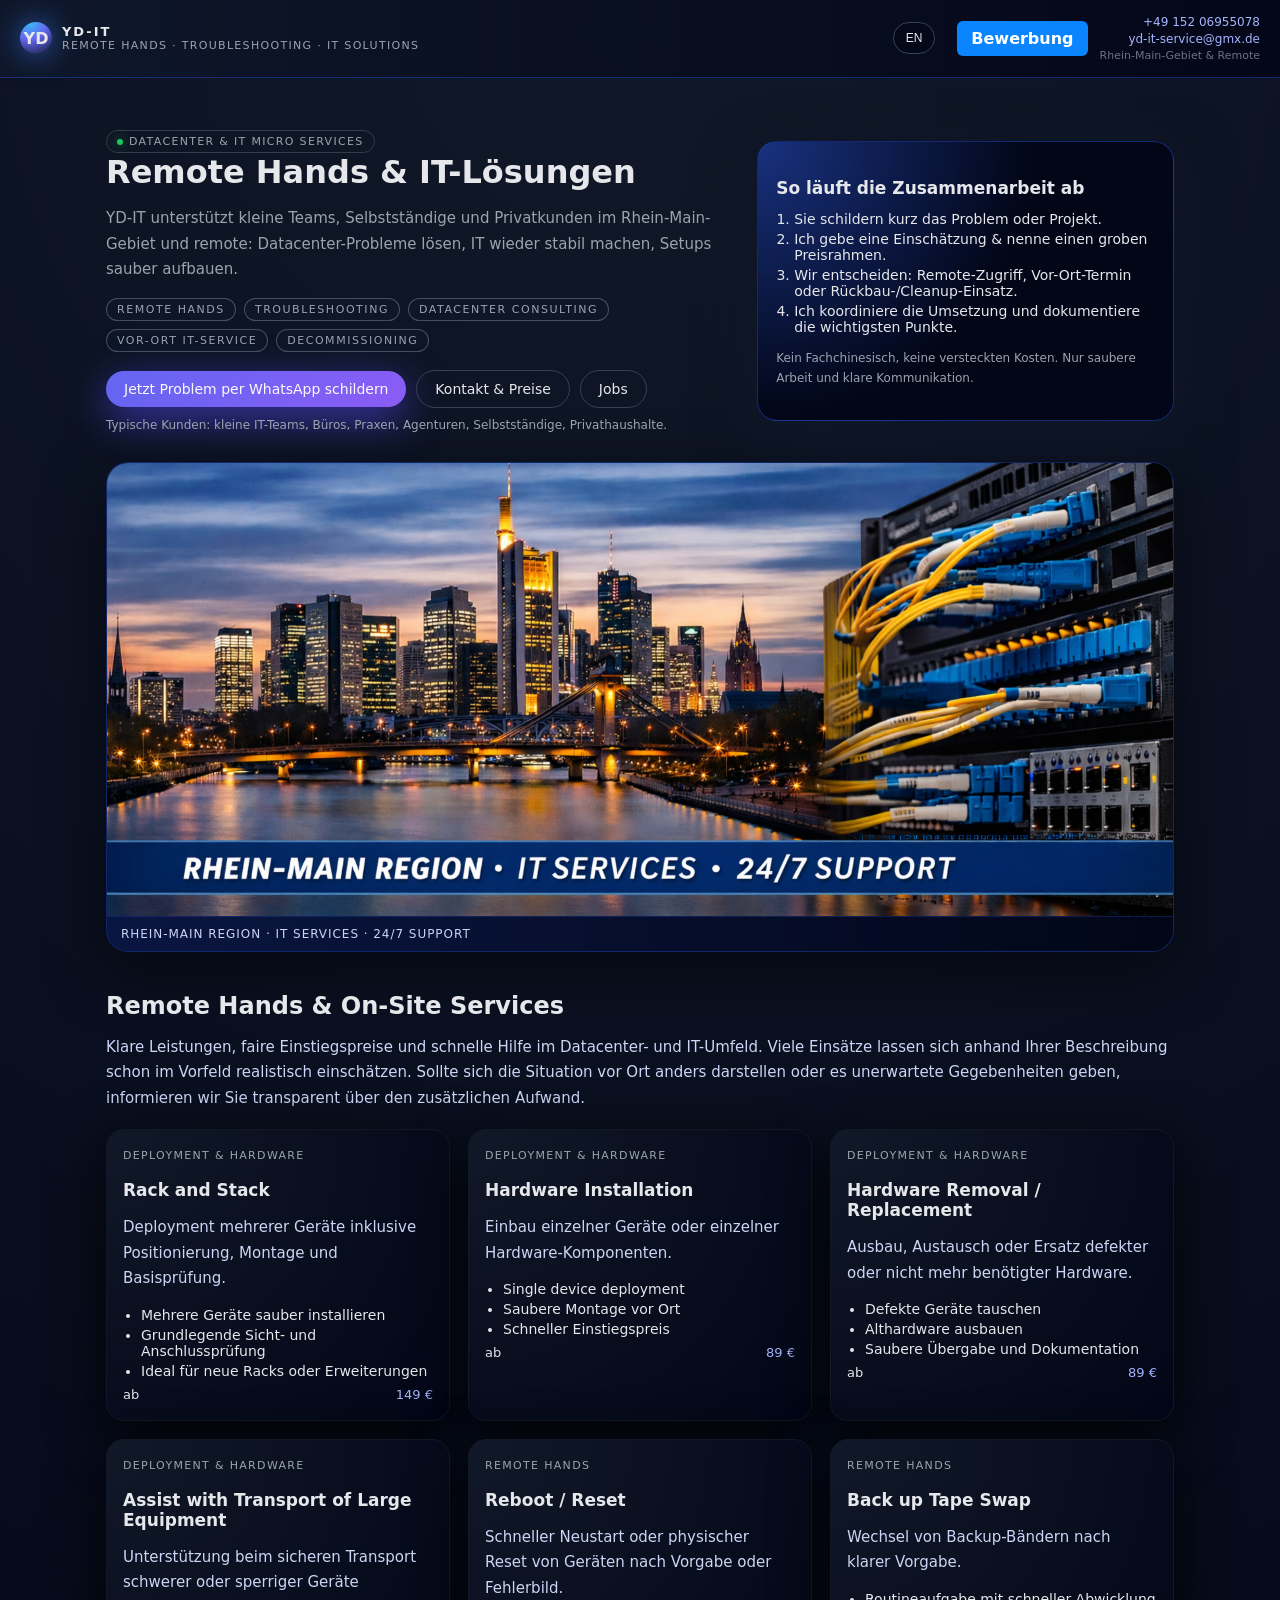
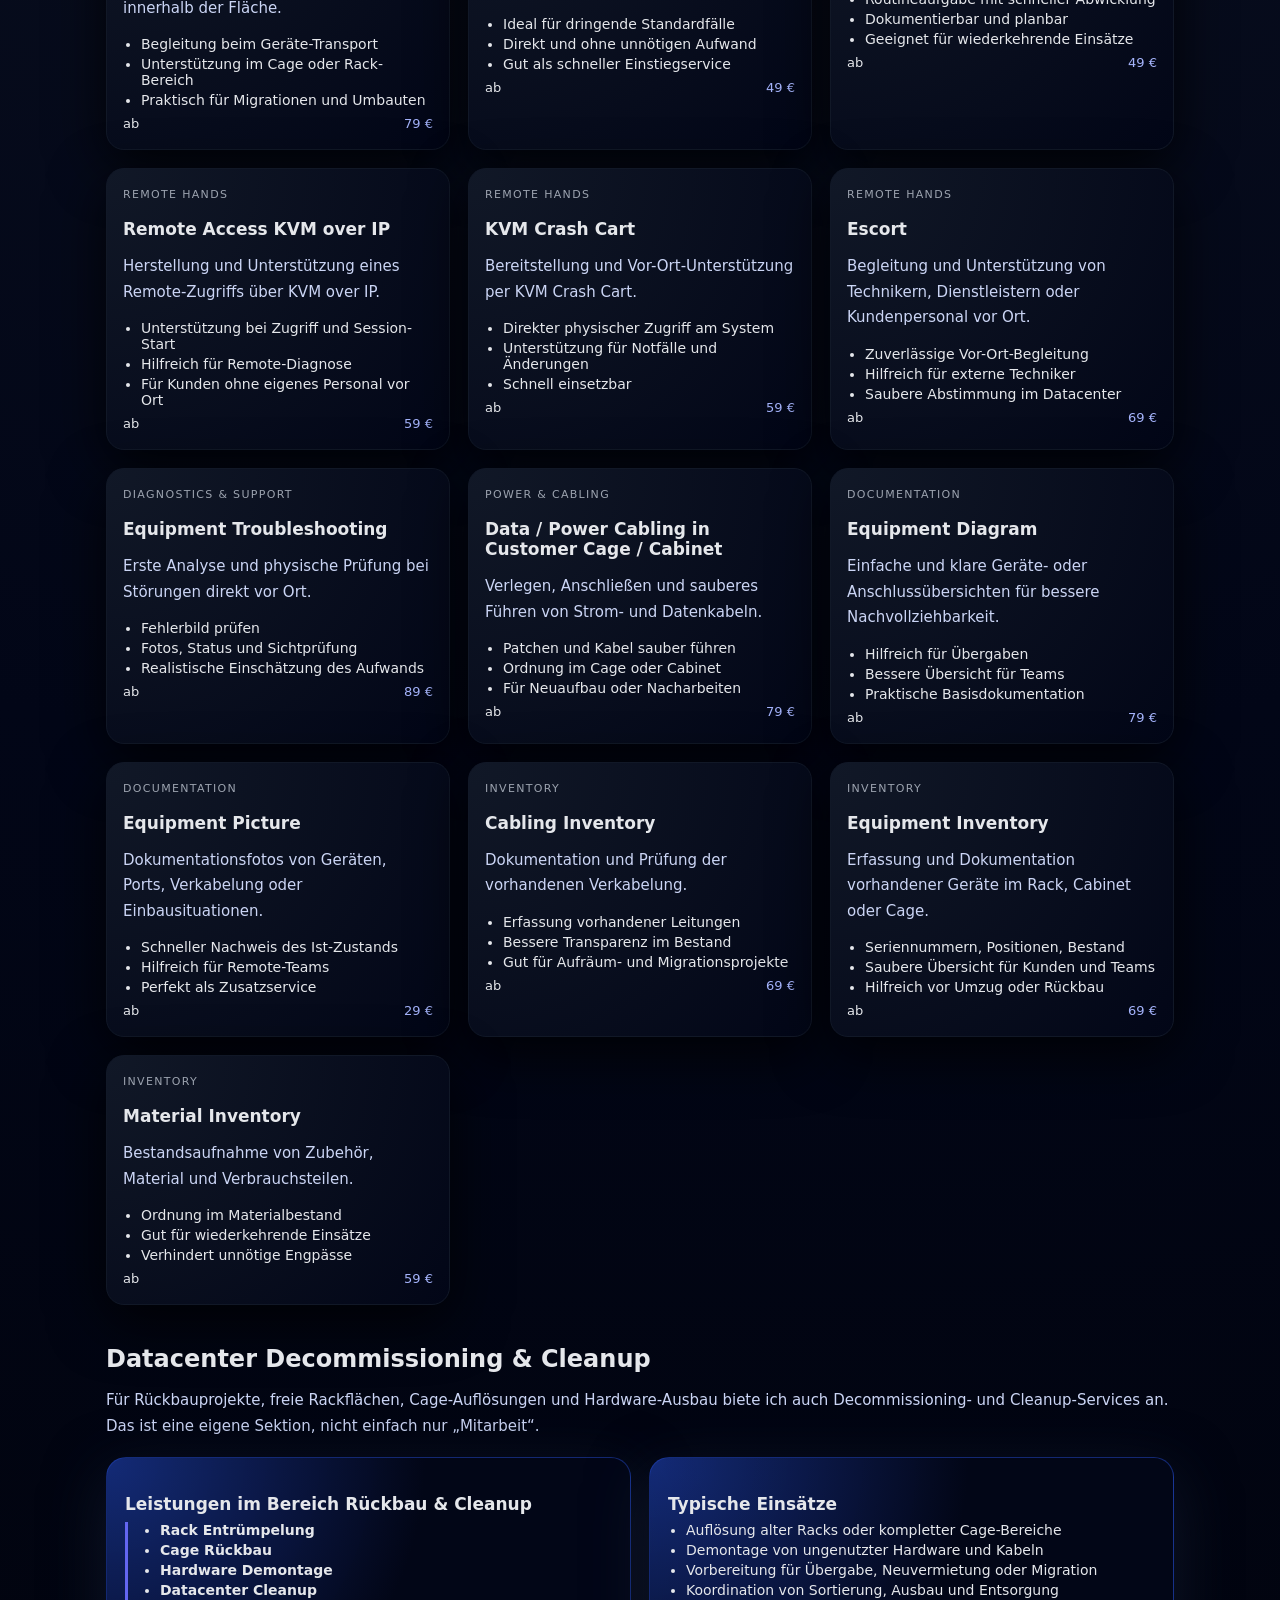
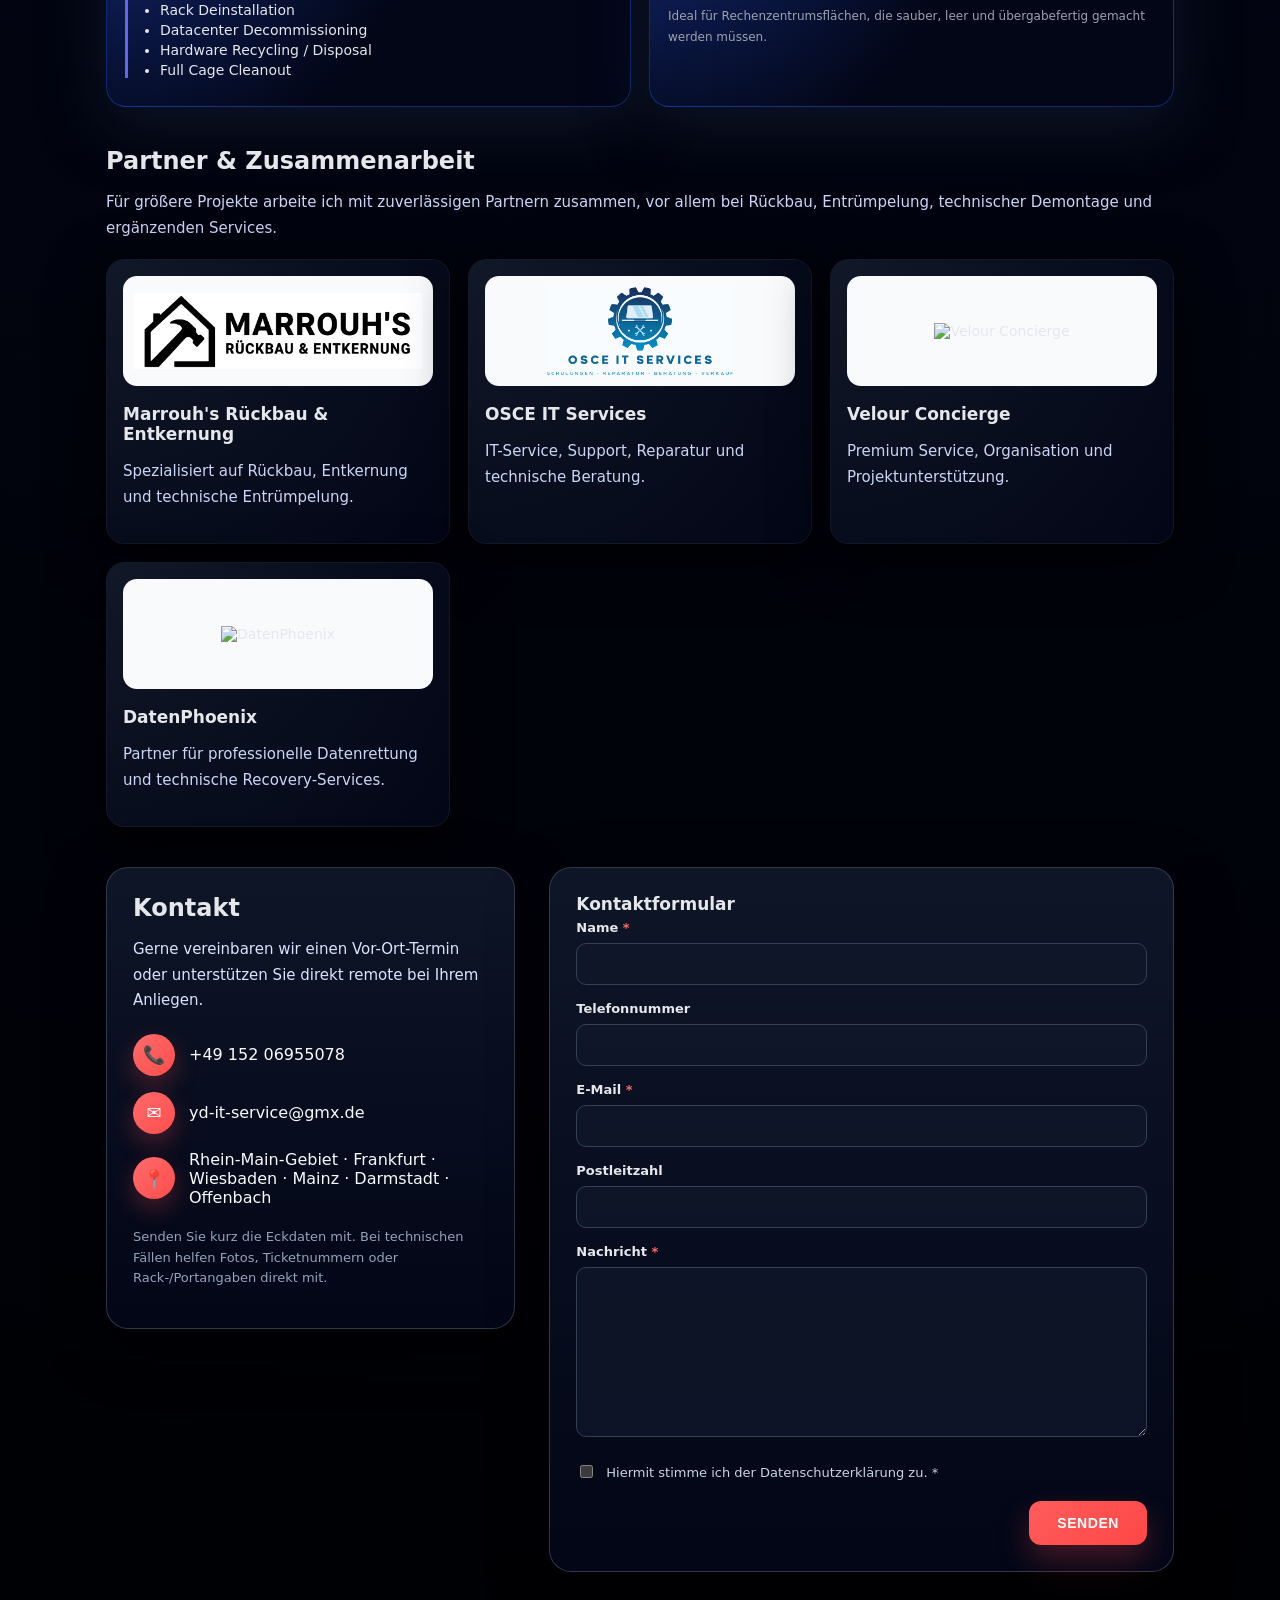
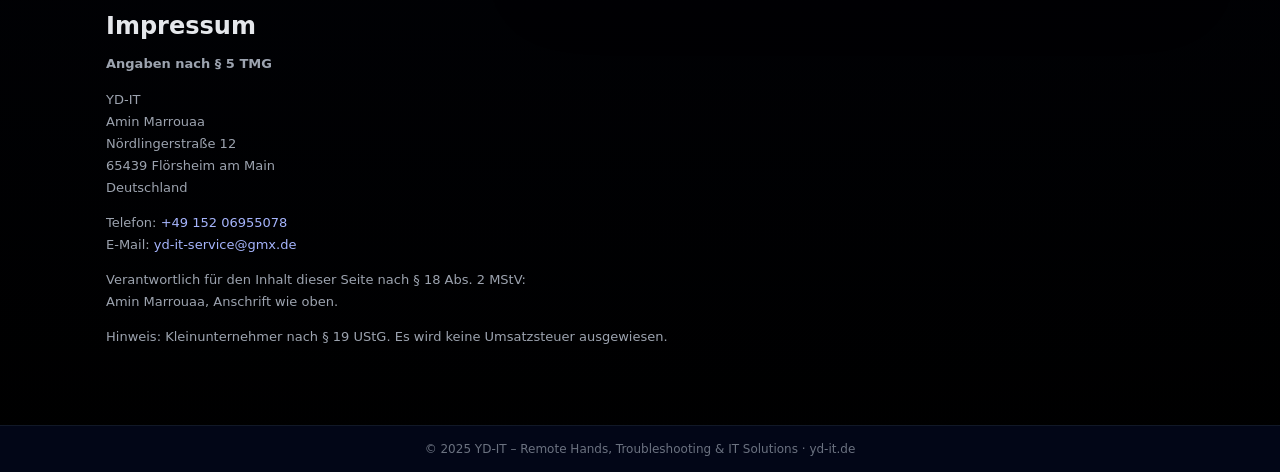
==== commit 553673f2: "Show DatenPhoenix in partner section" ====
--- a/index.html
+++ b/index.html
@@ -594,6 +594,13 @@
 </div>
 <h3>Velour Concierge</h3>
 <p>Premium Service, Organisation und Projektunterstützung.</p>
+</div>
+<div class="card">
+<div class="partner-logo-wrap">
+<img alt="DatenPhoenix" class="partner-logo" src="datenphoenix.jpg"/>
+</div>
+<h3>DatenPhoenix</h3>
+<p>Partner für professionelle Datenrettung und technische Recovery-Services.</p>
 </div>
 </div>
 </section>
@@ -939,6 +946,11 @@
 <h3>Velour Concierge</h3>
 <p>Premium service, organization and project support.</p>
 </div>
+<div class="card">
+<div class="partner-logo-wrap"><img alt="DatenPhoenix" class="partner-logo" src="datenphoenix.jpg"/></div>
+<h3>DatenPhoenix</h3>
+<p>Professional data recovery and technical recovery services.</p>
+</div>
 </div>
 </section>
 <section class="section" id="contact-en">
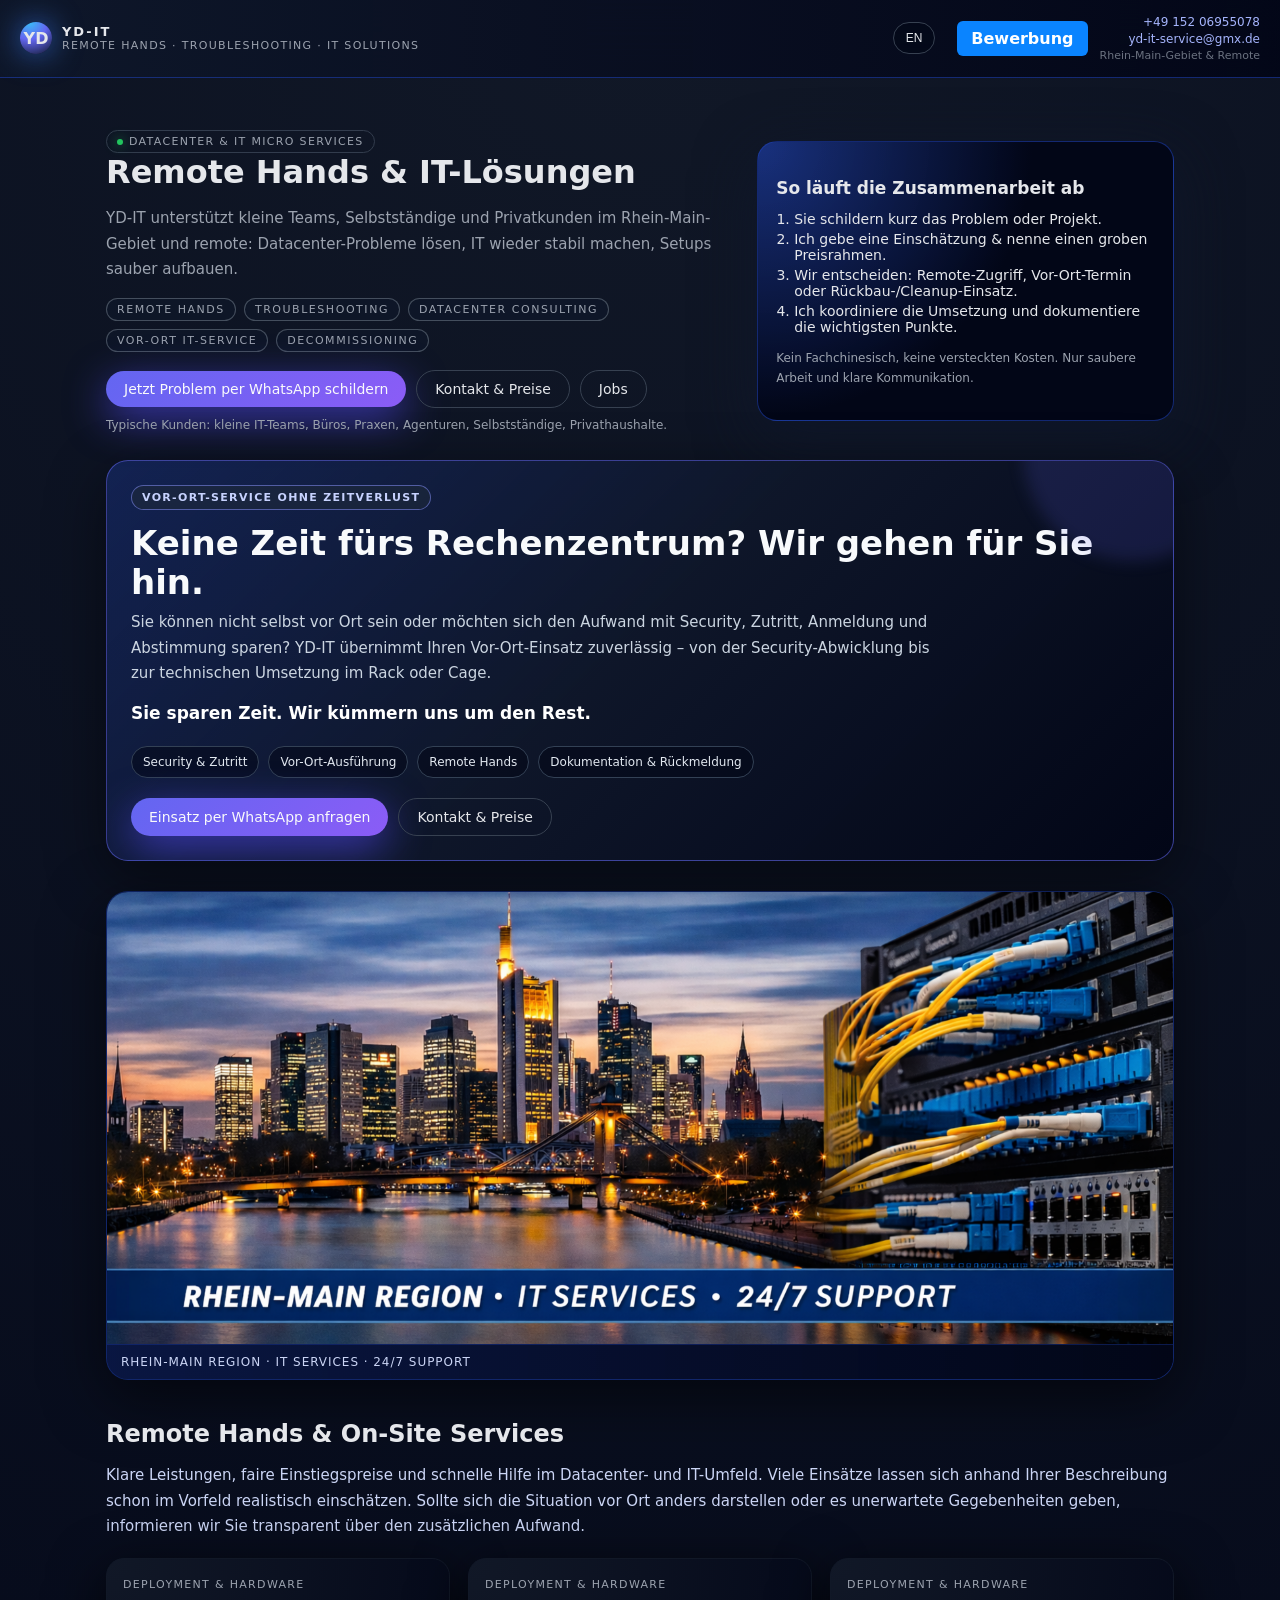
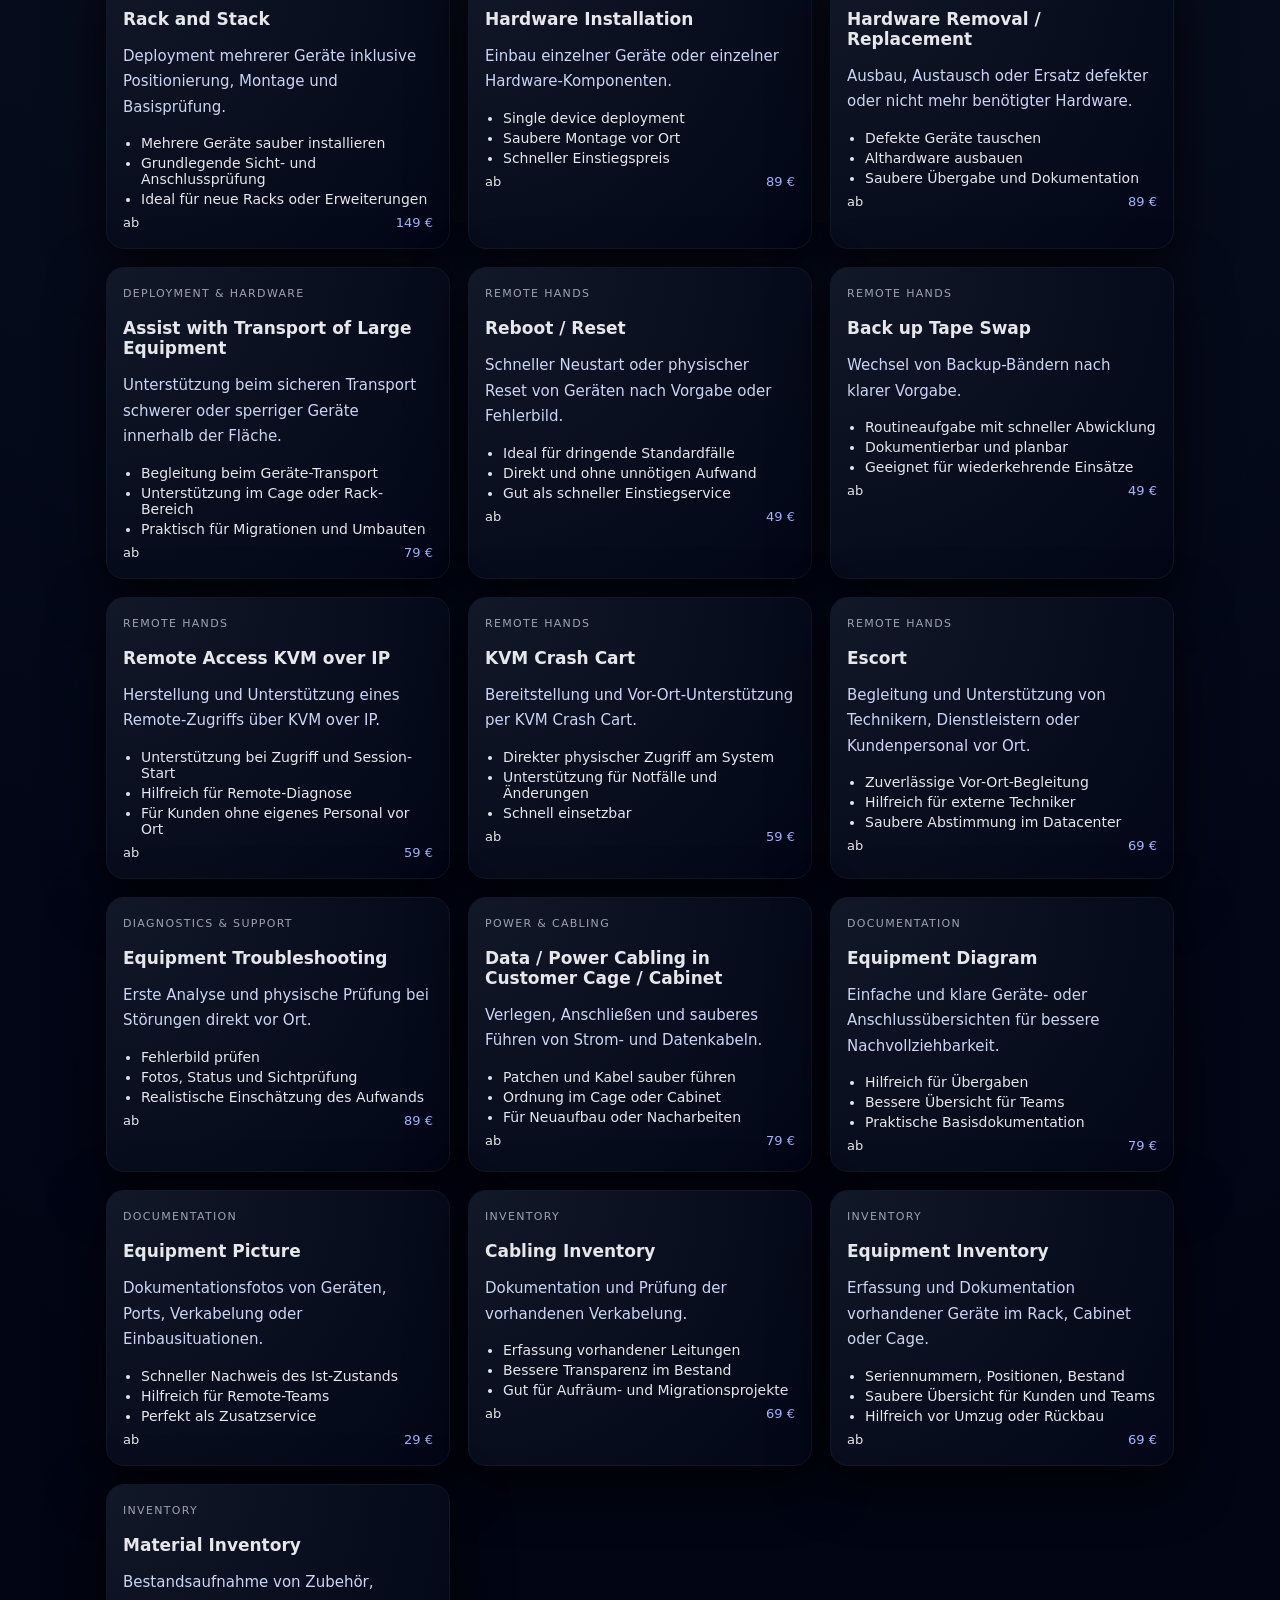
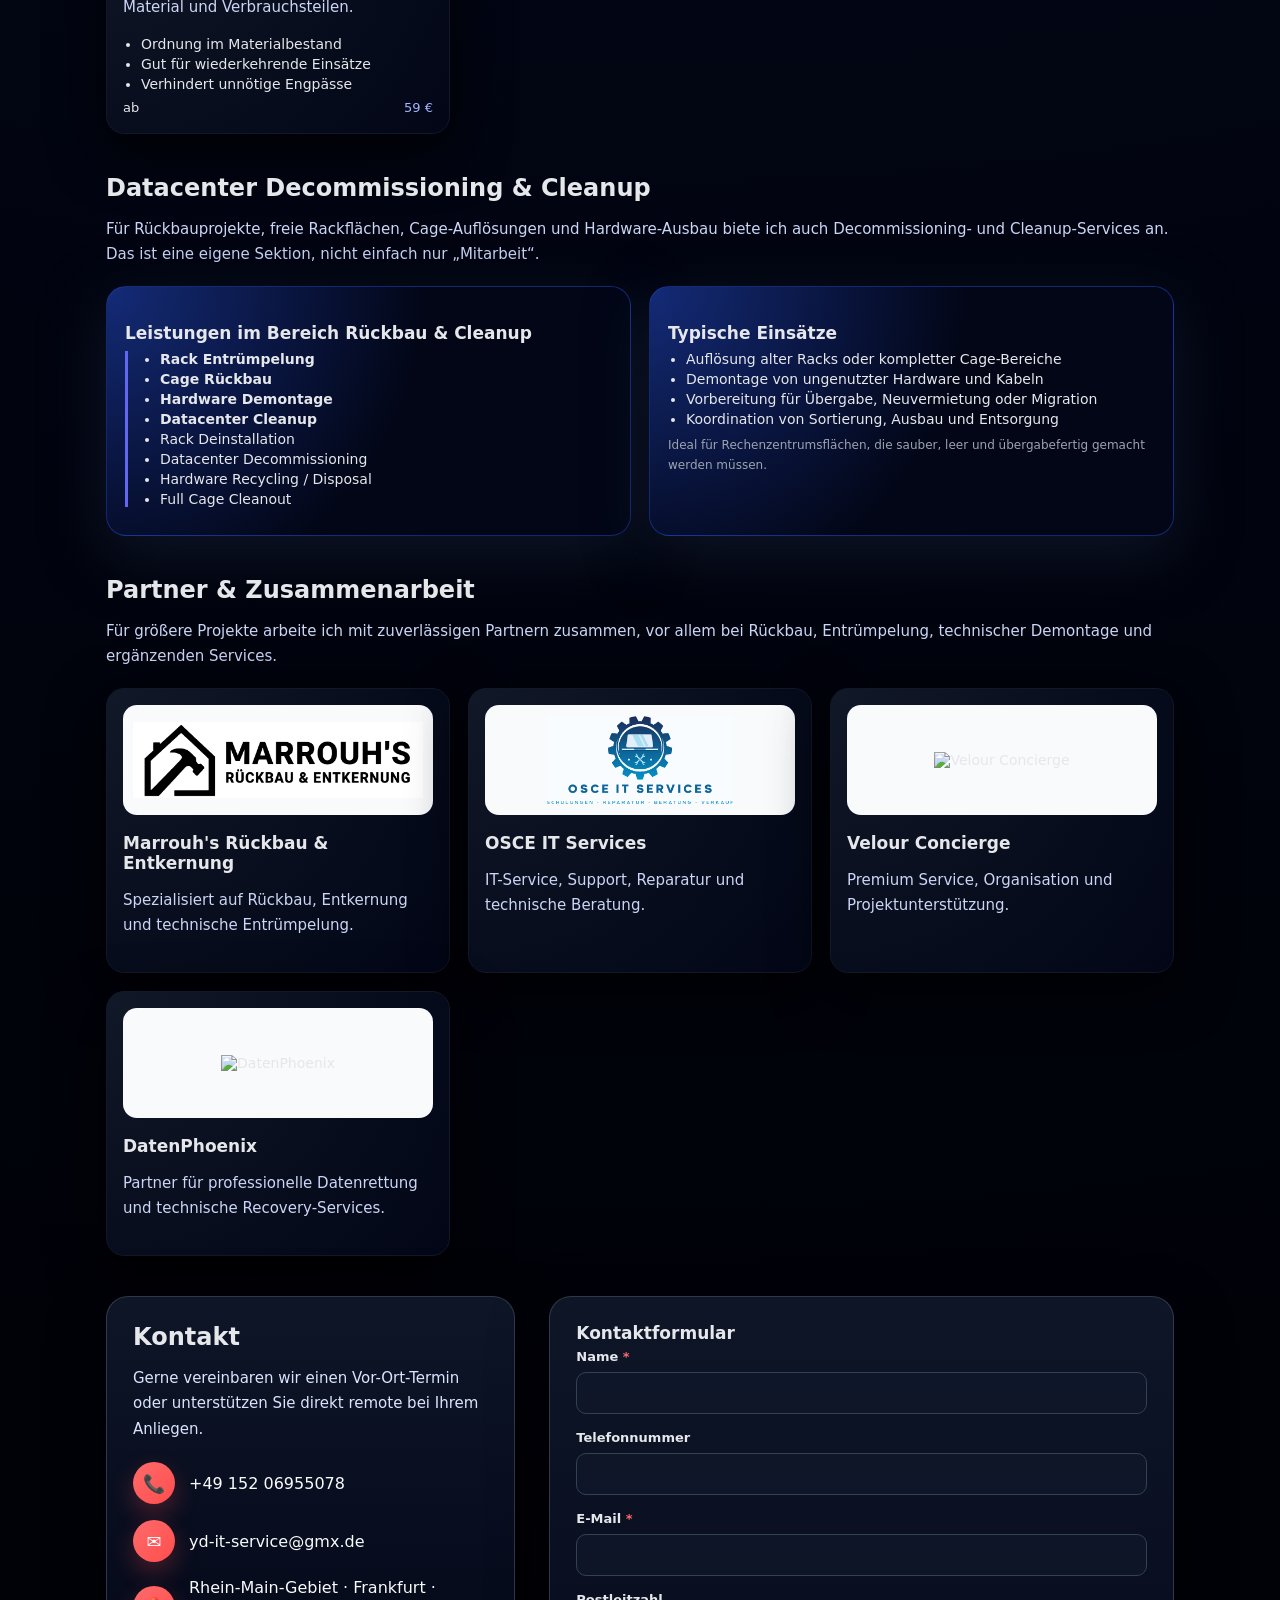
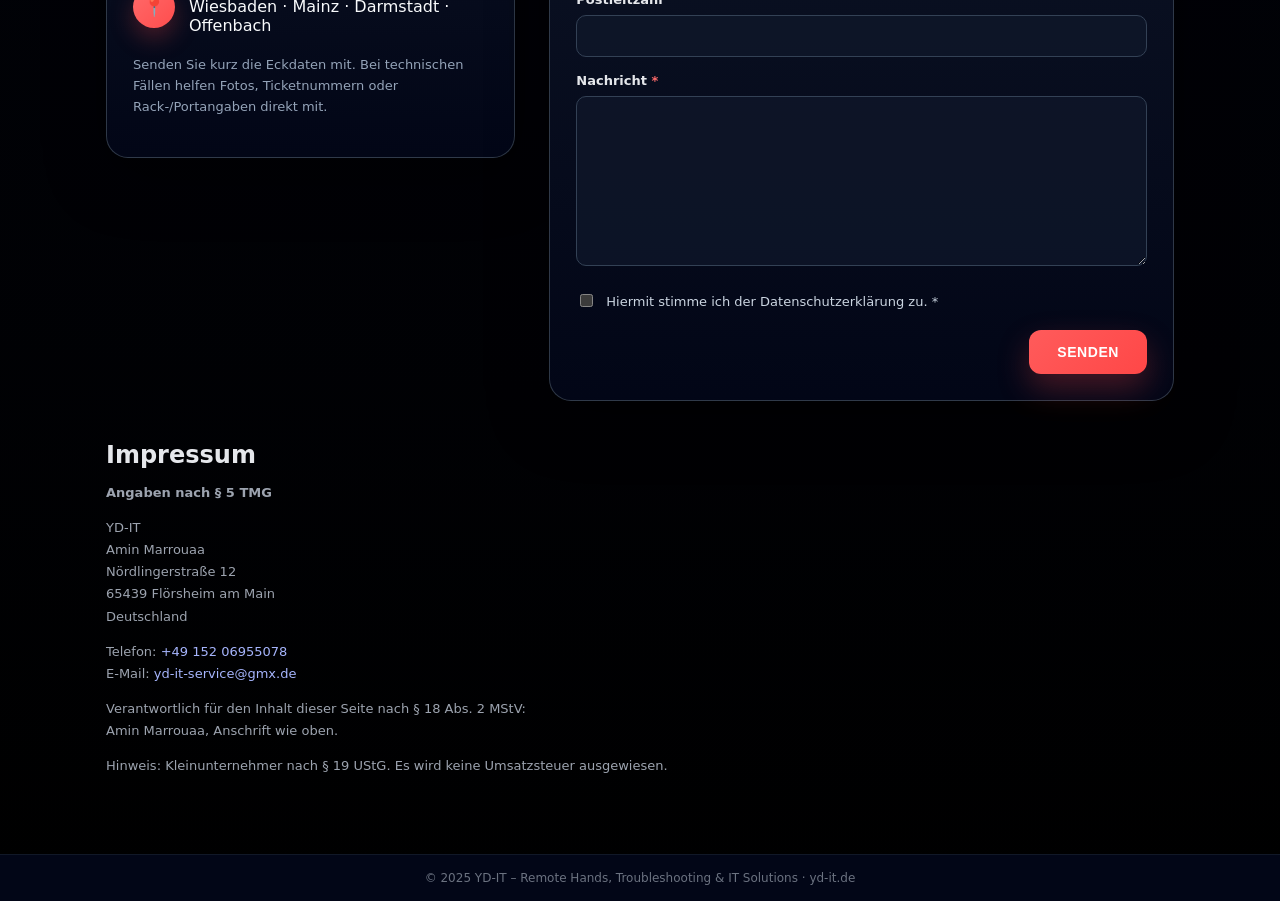
==== commit 46afe2e6: "Fix bilingual time-saver section placement" ====
--- a/index.html
+++ b/index.html
@@ -288,6 +288,88 @@
       h1 { font-size: 26px; }
       .header-contact { text-align: left; }
     }
+  
+    .time-saver-section {
+      margin-top: 28px;
+      border-radius: 22px;
+      padding: 24px;
+      background: linear-gradient(135deg, rgba(30,64,175,.34), rgba(15,23,42,.96) 48%, rgba(2,6,23,.99));
+      border: 1px solid rgba(99,102,241,.55);
+      box-shadow: 0 18px 60px rgba(0,0,0,.48);
+      position: relative;
+      overflow: hidden;
+    }
+    .time-saver-section::before {
+      content: '';
+      position: absolute;
+      width: 220px;
+      height: 220px;
+      border-radius: 999px;
+      background: rgba(99,102,241,.16);
+      filter: blur(8px);
+      top: -120px;
+      right: -70px;
+      pointer-events: none;
+    }
+    .time-saver-kicker {
+      display: inline-flex;
+      align-items: center;
+      gap: 7px;
+      padding: 5px 10px;
+      border-radius: 999px;
+      border: 1px solid rgba(129,140,248,.55);
+      color: #c7d2fe;
+      background: rgba(30,41,59,.65);
+      font-size: 11px;
+      letter-spacing: .12em;
+      text-transform: uppercase;
+      font-weight: 700;
+    }
+    .time-saver-section h2 {
+      margin: 14px 0 8px;
+      font-size: clamp(24px, 4vw, 34px);
+      line-height: 1.15;
+      color: #f8fafc;
+    }
+    .time-saver-copy {
+      max-width: 820px;
+      margin: 0;
+      color: #cbd5e1;
+      font-size: 15px;
+      line-height: 1.7;
+    }
+    .time-saver-highlight {
+      display: block;
+      margin-top: 12px;
+      color: #fff;
+      font-size: 17px;
+      font-weight: 800;
+    }
+    .time-saver-points {
+      display: flex;
+      flex-wrap: wrap;
+      gap: 9px;
+      margin: 18px 0 0;
+    }
+    .time-saver-point {
+      padding: 8px 11px;
+      border-radius: 999px;
+      border: 1px solid #334155;
+      background: rgba(2,6,23,.55);
+      color: #e2e8f0;
+      font-size: 12px;
+    }
+    .time-saver-actions {
+      display: flex;
+      flex-wrap: wrap;
+      gap: 10px;
+      margin-top: 20px;
+    }
+    @media (max-width: 640px) {
+      .time-saver-section { padding: 20px; }
+      .time-saver-actions .btn { width: 100%; justify-content: center; }
+    }
+
   </style>
 </head>
 <body>
@@ -342,6 +424,28 @@
 <p class="meta">Kein Fachchinesisch, keine versteckten Kosten. Nur saubere Arbeit und klare Kommunikation.</p>
 </div>
 </section>
+
+<section class="time-saver-section" aria-label="YD-IT übernimmt Ihren Vor-Ort-Einsatz">
+  <span class="time-saver-kicker">Vor-Ort-Service ohne Zeitverlust</span>
+  <h2>Keine Zeit fürs Rechenzentrum? Wir gehen für Sie hin.</h2>
+  <p class="time-saver-copy">
+    Sie können nicht selbst vor Ort sein oder möchten sich den Aufwand mit Security, Zutritt, Anmeldung und Abstimmung sparen?
+    YD-IT übernimmt Ihren Vor-Ort-Einsatz zuverlässig – von der Security-Abwicklung bis zur technischen Umsetzung im Rack oder Cage.
+    <strong class="time-saver-highlight">Sie sparen Zeit. Wir kümmern uns um den Rest.</strong>
+  </p>
+  <div class="time-saver-points">
+    <span class="time-saver-point">Security &amp; Zutritt</span>
+    <span class="time-saver-point">Vor-Ort-Ausführung</span>
+    <span class="time-saver-point">Remote Hands</span>
+    <span class="time-saver-point">Dokumentation &amp; Rückmeldung</span>
+  </div>
+  <div class="time-saver-actions">
+    <a class="btn btn-primary" href="https://wa.me/4915206955078">Einsatz per WhatsApp anfragen</a>
+    <a class="btn btn-ghost" href="#kontakt">Kontakt &amp; Preise</a>
+  </div>
+</section>
+
+
 <div class="footer-banner-wrap">
 <img alt="YD-IT Banner Rhein-Main Region IT Services 24/7 Support" class="footer-banner" src="yd-it-banner.png.png"/>
 <div class="footer-banner-caption">Rhein-Main Region · IT Services · 24/7 Support</div>
@@ -706,6 +810,26 @@
 <p class="meta">No buzzwords, no hidden fees. Just clean work and clear communication.</p>
 </div>
 </section>
+<section class="time-saver-section" aria-label="YD-IT handles your on-site datacenter visit">
+  <span class="time-saver-kicker">On-site service without the hassle</span>
+  <h2>Can't be at the datacenter yourself? We go there for you.</h2>
+  <p class="time-saver-copy">
+    No time for travel, security procedures, access coordination and on-site handling?
+    YD-IT takes care of the visit for you – from access and security coordination to the technical work inside your rack or cage.
+    <strong class="time-saver-highlight">You save time. We take care of the rest.</strong>
+  </p>
+  <div class="time-saver-points">
+    <span class="time-saver-point">Security &amp; Access</span>
+    <span class="time-saver-point">On-site Execution</span>
+    <span class="time-saver-point">Remote Hands</span>
+    <span class="time-saver-point">Documentation &amp; Feedback</span>
+  </div>
+  <div class="time-saver-actions">
+    <a class="btn btn-primary" href="https://wa.me/4915206955078">Request a visit via WhatsApp</a>
+    <a class="btn btn-ghost" href="#contact-en">Contact &amp; pricing</a>
+  </div>
+</section>
+
 <div class="footer-banner-wrap">
 <img alt="YD-IT Banner Rhine-Main Region IT Services 24/7 Support" class="footer-banner" src="yd-it-banner.png.png">
 <div class="footer-banner-caption">Rhine-Main Region · IT Services · 24/7 Support</div>
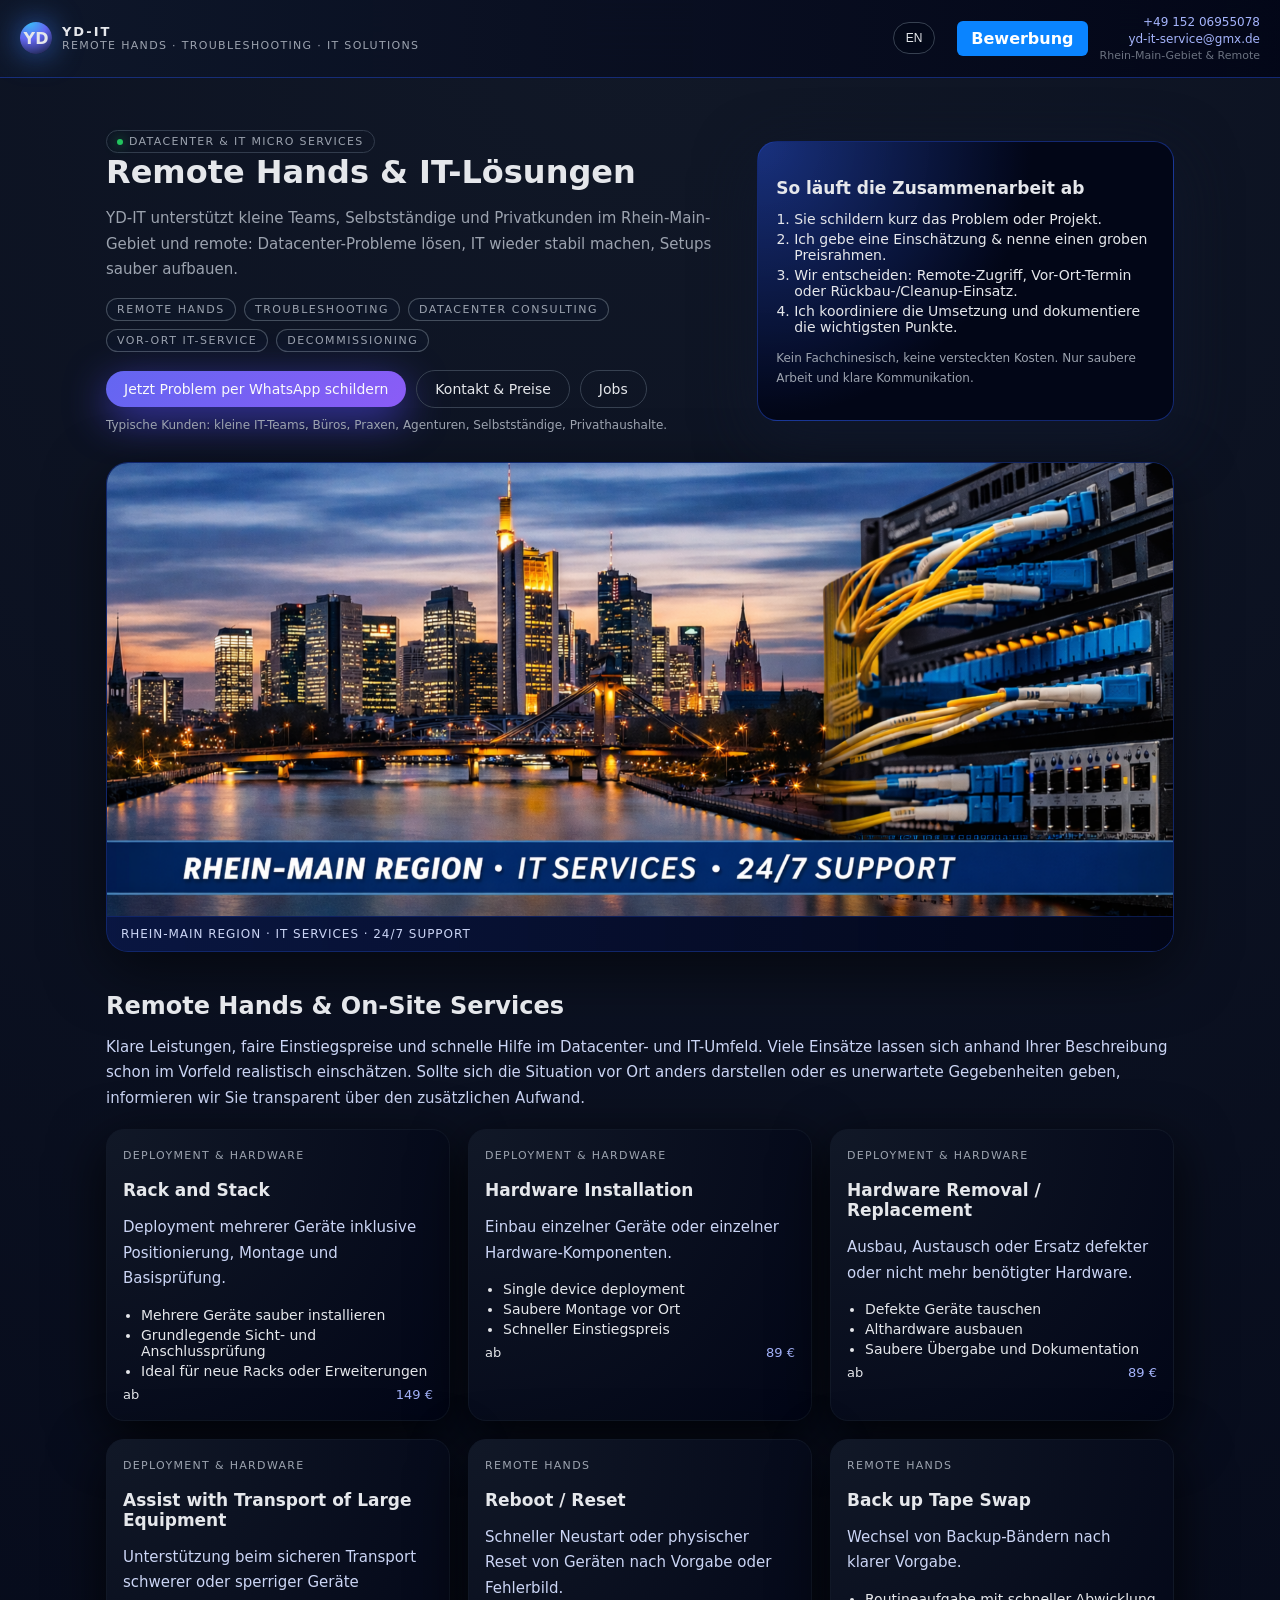
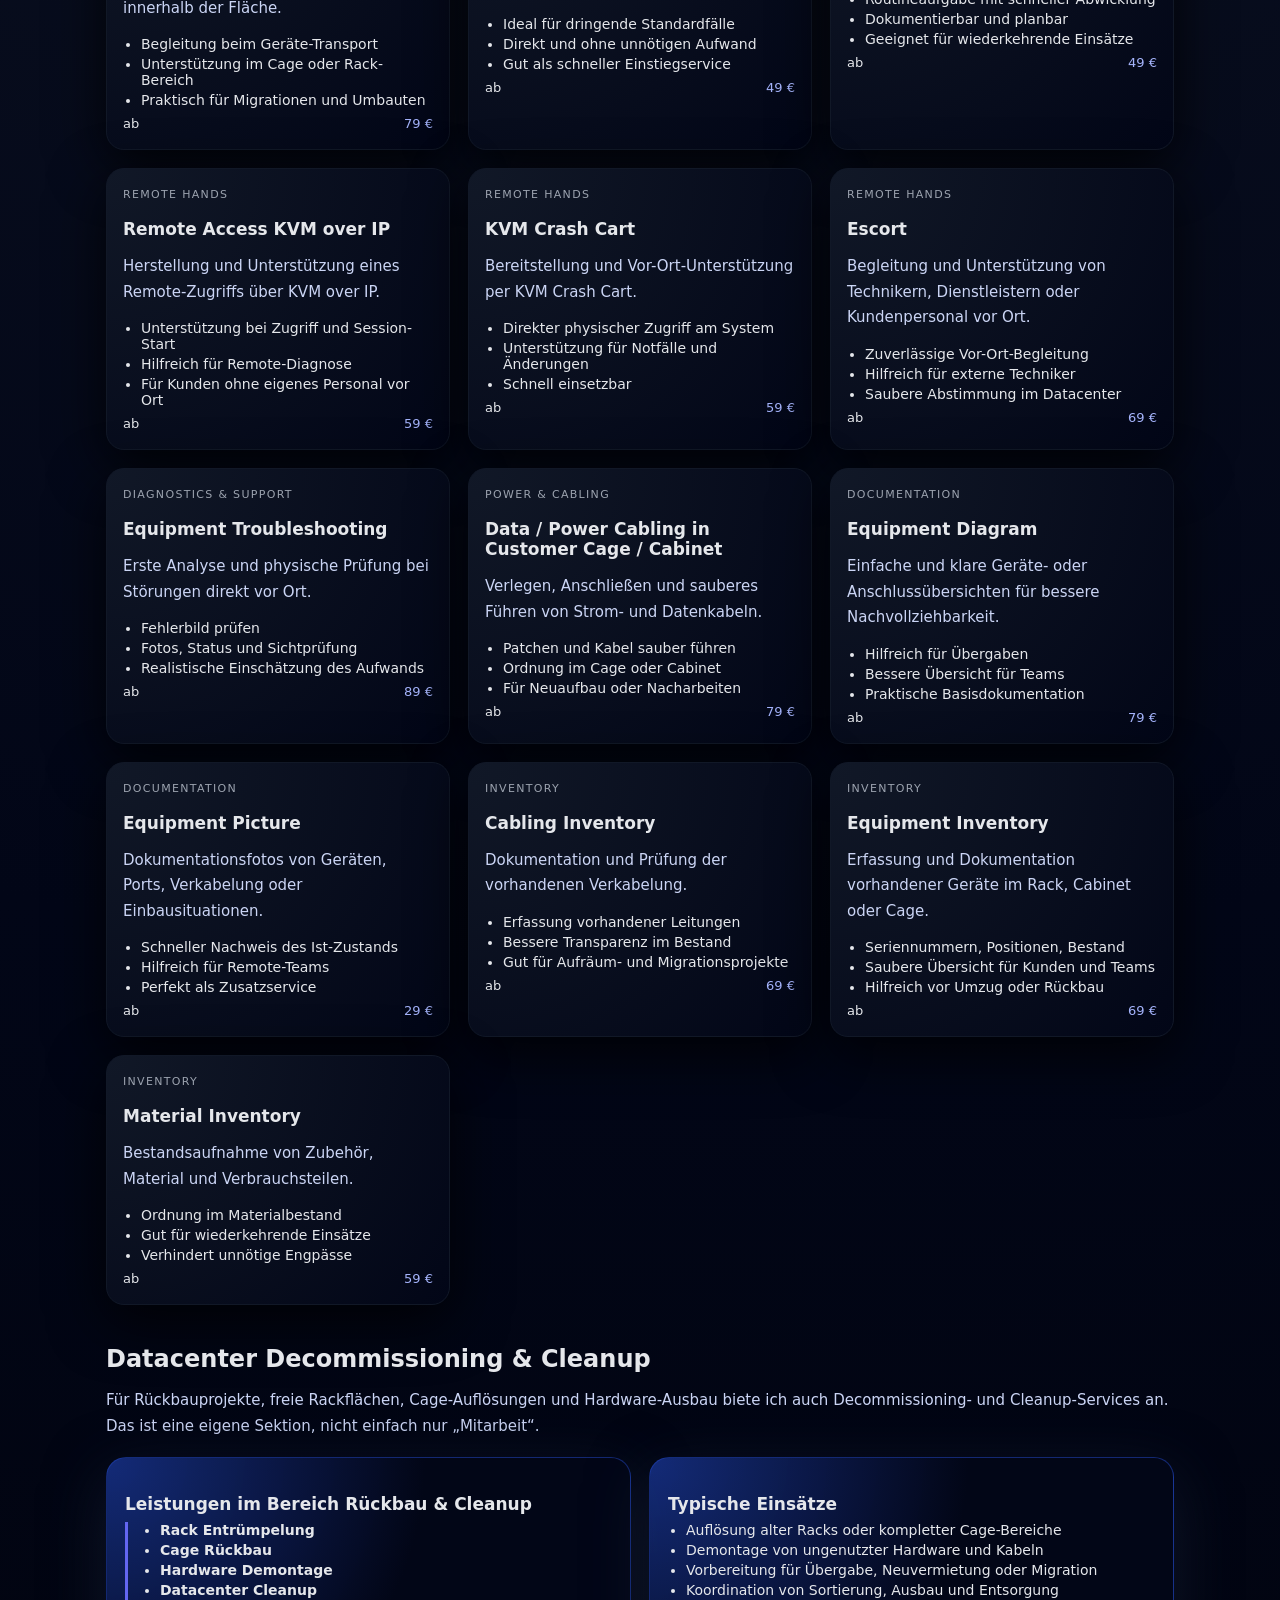
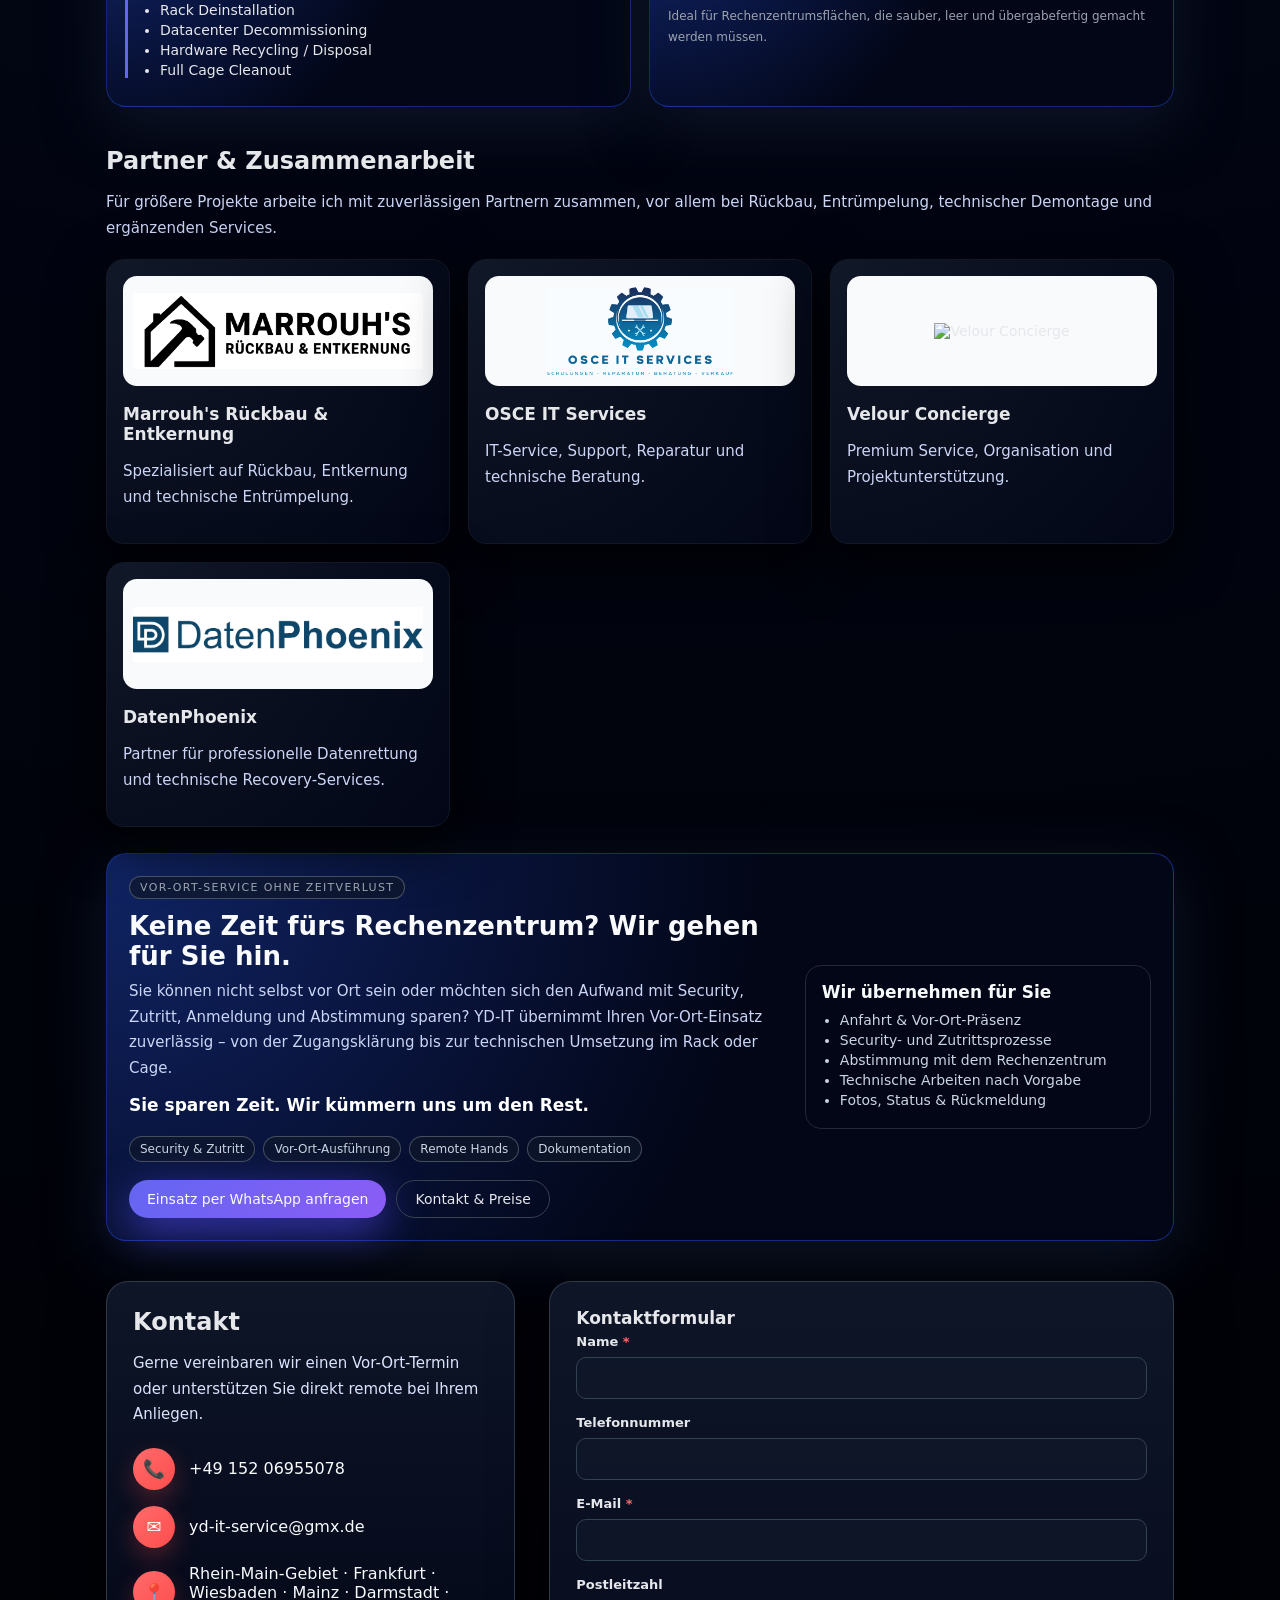
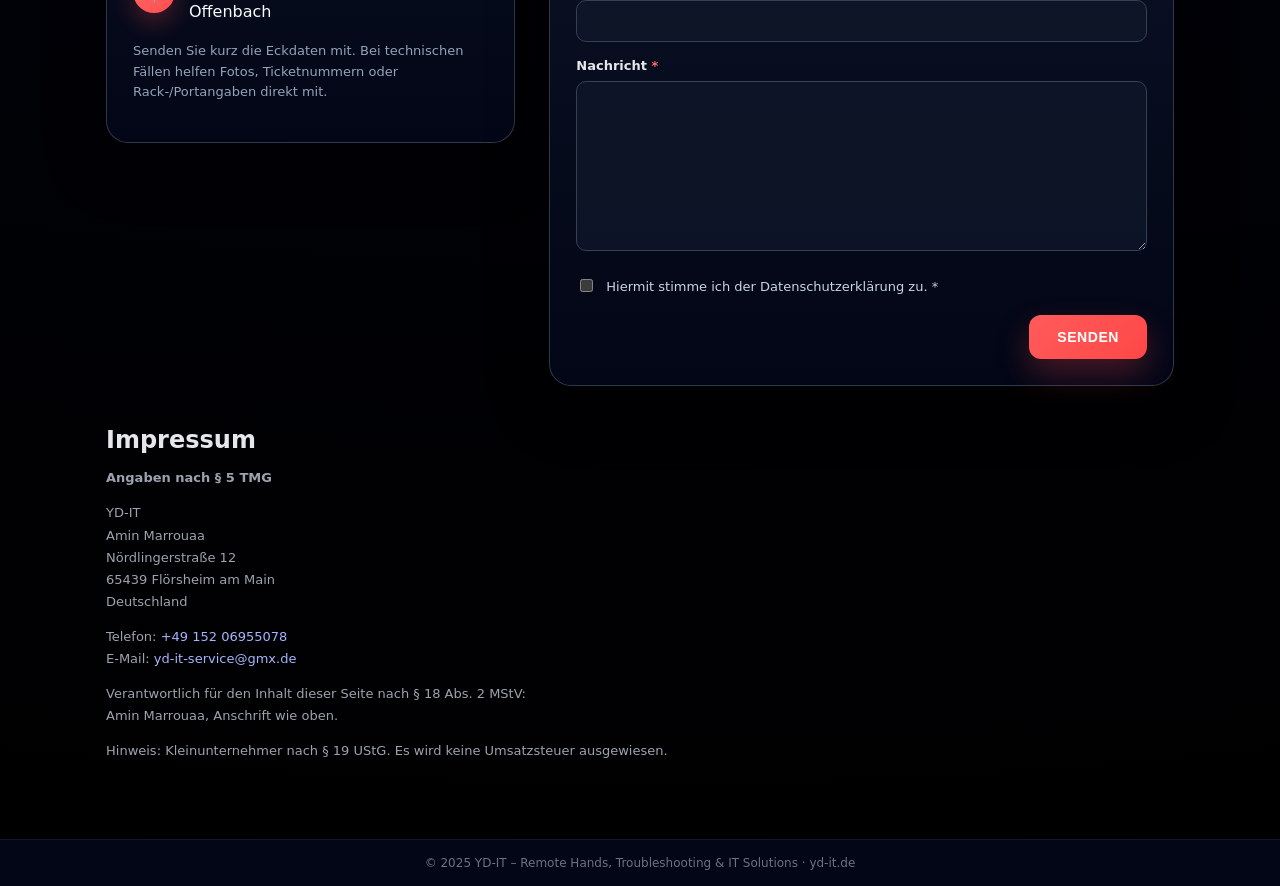
==== commit 0f322255: "Add files via upload" ====
--- a/index.html
+++ b/index.html
@@ -289,85 +289,95 @@
       .header-contact { text-align: left; }
     }
   
+    /* Zeit-sparen / Vor-Ort-Service – im bestehenden YD-IT Look */
     .time-saver-section {
-      margin-top: 28px;
-      border-radius: 22px;
-      padding: 24px;
-      background: linear-gradient(135deg, rgba(30,64,175,.34), rgba(15,23,42,.96) 48%, rgba(2,6,23,.99));
-      border: 1px solid rgba(99,102,241,.55);
-      box-shadow: 0 18px 60px rgba(0,0,0,.48);
-      position: relative;
-      overflow: hidden;
-    }
-    .time-saver-section::before {
-      content: '';
-      position: absolute;
-      width: 220px;
-      height: 220px;
-      border-radius: 999px;
-      background: rgba(99,102,241,.16);
-      filter: blur(8px);
-      top: -120px;
-      right: -70px;
-      pointer-events: none;
+      margin-top: 26px;
+      border-radius: 20px;
+      padding: 22px;
+      background: radial-gradient(circle at top left, rgba(30,64,175,0.55), #020617 58%, #020617 100%);
+      border: 1px solid rgba(30,64,175,0.65);
+      box-shadow: 0 18px 60px rgba(15,23,42,0.9);
+    }
+    .time-saver-grid {
+      display: grid;
+      grid-template-columns: minmax(0, 1.7fr) minmax(240px, 0.9fr);
+      gap: 22px;
+      align-items: center;
     }
     .time-saver-kicker {
       display: inline-flex;
       align-items: center;
       gap: 7px;
-      padding: 5px 10px;
+      padding: 4px 10px;
       border-radius: 999px;
-      border: 1px solid rgba(129,140,248,.55);
-      color: #c7d2fe;
-      background: rgba(30,41,59,.65);
+      border: 1px solid rgba(75,85,99,0.9);
+      background: rgba(15,23,42,0.7);
+      color: #9ca3af;
       font-size: 11px;
       letter-spacing: .12em;
       text-transform: uppercase;
-      font-weight: 700;
     }
     .time-saver-section h2 {
-      margin: 14px 0 8px;
-      font-size: clamp(24px, 4vw, 34px);
-      line-height: 1.15;
+      margin: 12px 0 8px;
+      font-size: 26px;
       color: #f8fafc;
     }
-    .time-saver-copy {
-      max-width: 820px;
+    .time-saver-section p {
       margin: 0;
-      color: #cbd5e1;
-      font-size: 15px;
-      line-height: 1.7;
+      color: #cbd5f5;
     }
     .time-saver-highlight {
       display: block;
-      margin-top: 12px;
-      color: #fff;
+      margin-top: 10px;
+      color: #ffffff;
       font-size: 17px;
-      font-weight: 800;
+      font-weight: 750;
     }
     .time-saver-points {
       display: flex;
       flex-wrap: wrap;
-      gap: 9px;
-      margin: 18px 0 0;
+      gap: 8px;
+      margin-top: 16px;
     }
     .time-saver-point {
-      padding: 8px 11px;
+      padding: 5px 10px;
       border-radius: 999px;
-      border: 1px solid #334155;
-      background: rgba(2,6,23,.55);
-      color: #e2e8f0;
+      border: 1px solid rgba(75,85,99,0.9);
+      background: rgba(15,23,42,0.7);
+      color: #cbd5e1;
       font-size: 12px;
+    }
+    .time-saver-side {
+      border-radius: 16px;
+      padding: 16px;
+      background: rgba(2,6,23,0.72);
+      border: 1px solid #1f2937;
+    }
+    .time-saver-side h3 {
+      margin: 0 0 10px;
+      color: #f8fafc;
+    }
+    .time-saver-side ul {
+      margin: 0;
+      color: #cbd5e1;
     }
     .time-saver-actions {
       display: flex;
       flex-wrap: wrap;
       gap: 10px;
-      margin-top: 20px;
-    }
-    @media (max-width: 640px) {
-      .time-saver-section { padding: 20px; }
-      .time-saver-actions .btn { width: 100%; justify-content: center; }
+      margin-top: 18px;
+    }
+    @media (max-width: 840px) {
+      .time-saver-grid {
+        grid-template-columns: 1fr;
+      }
+      .time-saver-section {
+        padding: 18px;
+      }
+      .time-saver-actions .btn {
+        width: 100%;
+        justify-content: center;
+      }
     }
 
   </style>
@@ -425,26 +435,6 @@
 </div>
 </section>
 
-<section class="time-saver-section" aria-label="YD-IT übernimmt Ihren Vor-Ort-Einsatz">
-  <span class="time-saver-kicker">Vor-Ort-Service ohne Zeitverlust</span>
-  <h2>Keine Zeit fürs Rechenzentrum? Wir gehen für Sie hin.</h2>
-  <p class="time-saver-copy">
-    Sie können nicht selbst vor Ort sein oder möchten sich den Aufwand mit Security, Zutritt, Anmeldung und Abstimmung sparen?
-    YD-IT übernimmt Ihren Vor-Ort-Einsatz zuverlässig – von der Security-Abwicklung bis zur technischen Umsetzung im Rack oder Cage.
-    <strong class="time-saver-highlight">Sie sparen Zeit. Wir kümmern uns um den Rest.</strong>
-  </p>
-  <div class="time-saver-points">
-    <span class="time-saver-point">Security &amp; Zutritt</span>
-    <span class="time-saver-point">Vor-Ort-Ausführung</span>
-    <span class="time-saver-point">Remote Hands</span>
-    <span class="time-saver-point">Dokumentation &amp; Rückmeldung</span>
-  </div>
-  <div class="time-saver-actions">
-    <a class="btn btn-primary" href="https://wa.me/4915206955078">Einsatz per WhatsApp anfragen</a>
-    <a class="btn btn-ghost" href="#kontakt">Kontakt &amp; Preise</a>
-  </div>
-</section>
-
 
 <div class="footer-banner-wrap">
 <img alt="YD-IT Banner Rhein-Main Region IT Services 24/7 Support" class="footer-banner" src="yd-it-banner.png.png"/>
@@ -707,6 +697,40 @@
 <p>Partner für professionelle Datenrettung und technische Recovery-Services.</p>
 </div>
 </div>
+</section>
+<section class="time-saver-section" aria-label="Vor-Ort-Service ohne Zeitverlust">
+  <div class="time-saver-grid">
+    <div>
+      <span class="time-saver-kicker">Vor-Ort-Service ohne Zeitverlust</span>
+      <h2>Keine Zeit fürs Rechenzentrum? Wir gehen für Sie hin.</h2>
+      <p>
+        Sie können nicht selbst vor Ort sein oder möchten sich den Aufwand mit Security,
+        Zutritt, Anmeldung und Abstimmung sparen? YD-IT übernimmt Ihren Vor-Ort-Einsatz
+        zuverlässig – von der Zugangsklärung bis zur technischen Umsetzung im Rack oder Cage.
+        <strong class="time-saver-highlight">Sie sparen Zeit. Wir kümmern uns um den Rest.</strong>
+      </p>
+      <div class="time-saver-points">
+        <span class="time-saver-point">Security &amp; Zutritt</span>
+        <span class="time-saver-point">Vor-Ort-Ausführung</span>
+        <span class="time-saver-point">Remote Hands</span>
+        <span class="time-saver-point">Dokumentation</span>
+      </div>
+      <div class="time-saver-actions">
+        <a class="btn btn-primary" href="https://wa.me/4915206955078">Einsatz per WhatsApp anfragen</a>
+        <a class="btn btn-ghost" href="#kontakt">Kontakt &amp; Preise</a>
+      </div>
+    </div>
+    <div class="time-saver-side">
+      <h3>Wir übernehmen für Sie</h3>
+      <ul>
+        <li>Anfahrt &amp; Vor-Ort-Präsenz</li>
+        <li>Security- und Zutrittsprozesse</li>
+        <li>Abstimmung mit dem Rechenzentrum</li>
+        <li>Technische Arbeiten nach Vorgabe</li>
+        <li>Fotos, Status &amp; Rückmeldung</li>
+      </ul>
+    </div>
+  </div>
 </section>
 <section class="section" id="kontakt">
 <div class="contact-section">
@@ -810,25 +834,7 @@
 <p class="meta">No buzzwords, no hidden fees. Just clean work and clear communication.</p>
 </div>
 </section>
-<section class="time-saver-section" aria-label="YD-IT handles your on-site datacenter visit">
-  <span class="time-saver-kicker">On-site service without the hassle</span>
-  <h2>Can't be at the datacenter yourself? We go there for you.</h2>
-  <p class="time-saver-copy">
-    No time for travel, security procedures, access coordination and on-site handling?
-    YD-IT takes care of the visit for you – from access and security coordination to the technical work inside your rack or cage.
-    <strong class="time-saver-highlight">You save time. We take care of the rest.</strong>
-  </p>
-  <div class="time-saver-points">
-    <span class="time-saver-point">Security &amp; Access</span>
-    <span class="time-saver-point">On-site Execution</span>
-    <span class="time-saver-point">Remote Hands</span>
-    <span class="time-saver-point">Documentation &amp; Feedback</span>
-  </div>
-  <div class="time-saver-actions">
-    <a class="btn btn-primary" href="https://wa.me/4915206955078">Request a visit via WhatsApp</a>
-    <a class="btn btn-ghost" href="#contact-en">Contact &amp; pricing</a>
-  </div>
-</section>
+
 
 <div class="footer-banner-wrap">
 <img alt="YD-IT Banner Rhine-Main Region IT Services 24/7 Support" class="footer-banner" src="yd-it-banner.png.png">
@@ -1076,6 +1082,40 @@
 <p>Professional data recovery and technical recovery services.</p>
 </div>
 </div>
+</section>
+<section class="time-saver-section" aria-label="On-site service without wasted time">
+  <div class="time-saver-grid">
+    <div>
+      <span class="time-saver-kicker">On-site service without the hassle</span>
+      <h2>Can't be at the datacenter yourself? We go there for you.</h2>
+      <p>
+        No time for travel, security procedures, access registration and coordination?
+        YD-IT handles your on-site visit reliably – from access coordination to the
+        technical work inside your rack or cage.
+        <strong class="time-saver-highlight">You save time. We take care of the rest.</strong>
+      </p>
+      <div class="time-saver-points">
+        <span class="time-saver-point">Security &amp; Access</span>
+        <span class="time-saver-point">On-site Execution</span>
+        <span class="time-saver-point">Remote Hands</span>
+        <span class="time-saver-point">Documentation</span>
+      </div>
+      <div class="time-saver-actions">
+        <a class="btn btn-primary" href="https://wa.me/4915206955078">Request a visit via WhatsApp</a>
+        <a class="btn btn-ghost" href="#contact-en">Contact &amp; pricing</a>
+      </div>
+    </div>
+    <div class="time-saver-side">
+      <h3>We handle it for you</h3>
+      <ul>
+        <li>Travel &amp; on-site presence</li>
+        <li>Security and access procedures</li>
+        <li>Datacenter coordination</li>
+        <li>Technical work to your instructions</li>
+        <li>Photos, status &amp; feedback</li>
+      </ul>
+    </div>
+  </div>
 </section>
 <section class="section" id="contact-en">
 <div class="contact-section">
